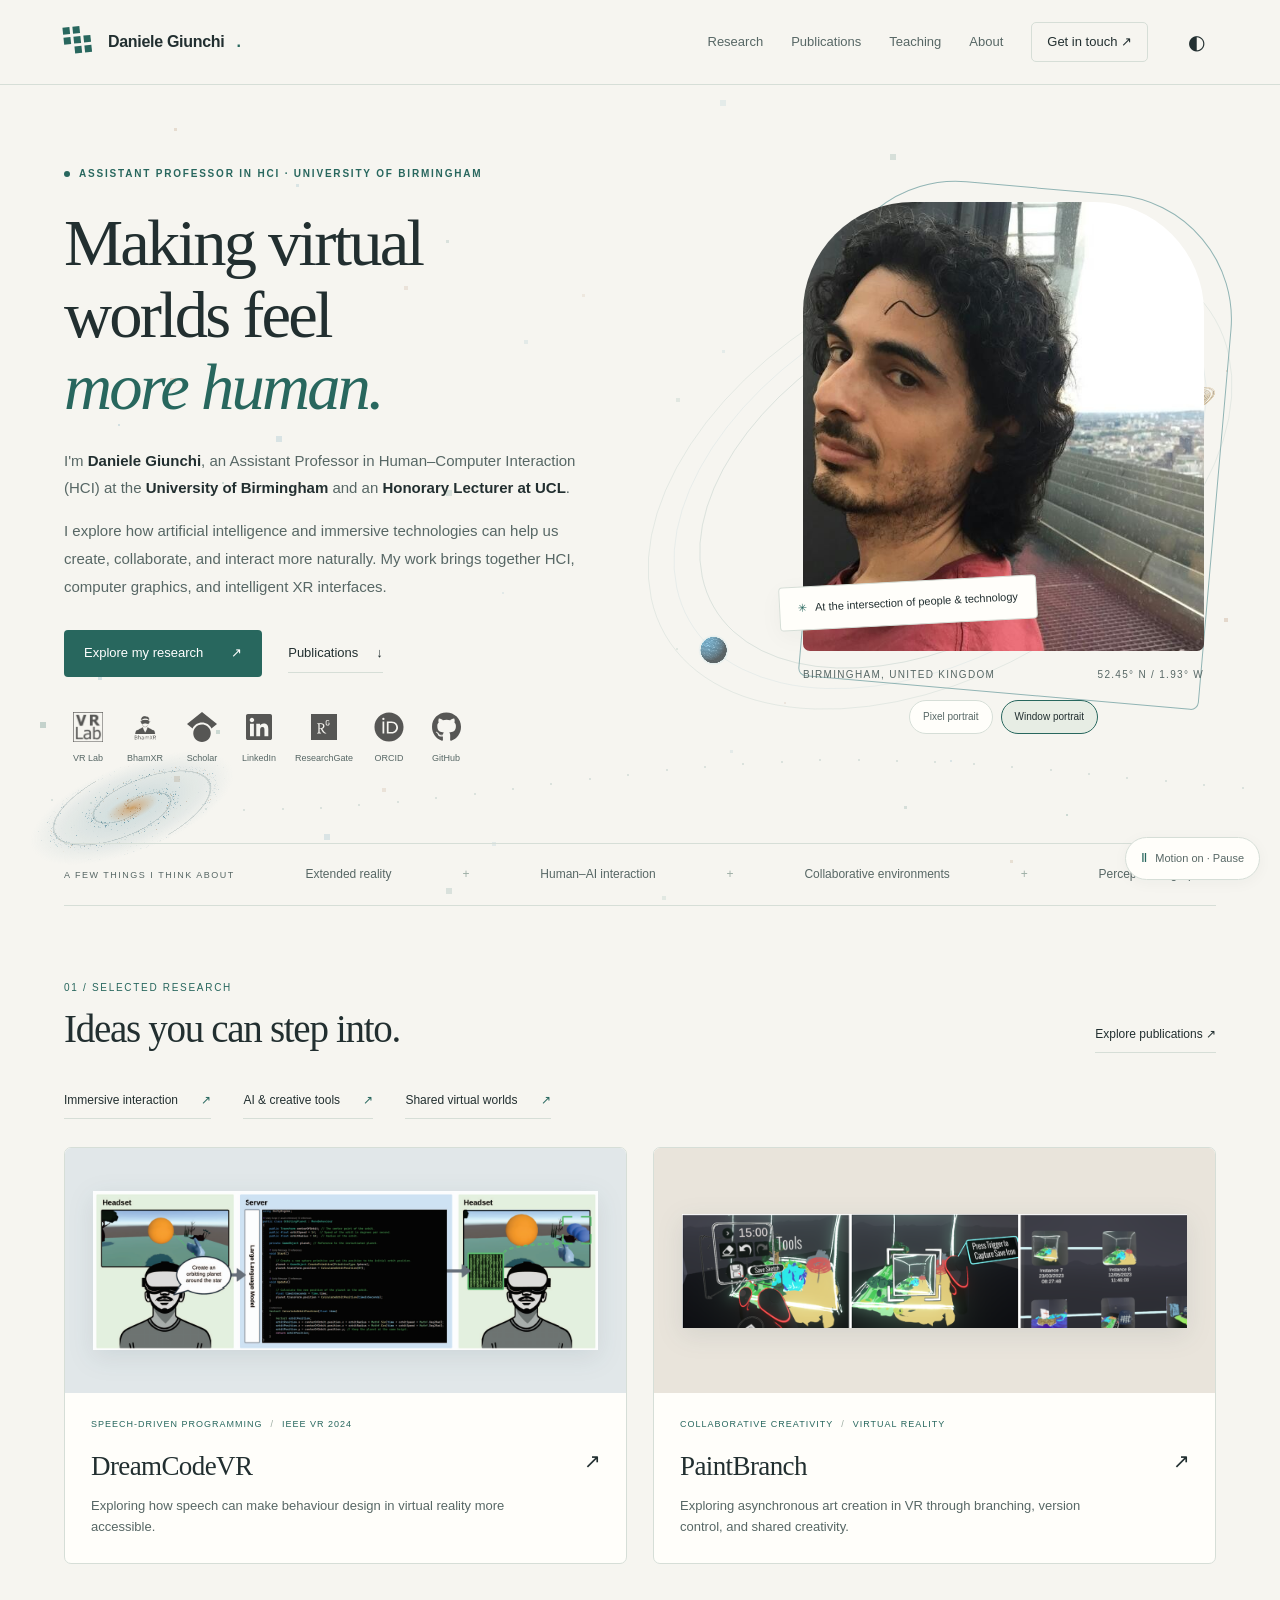
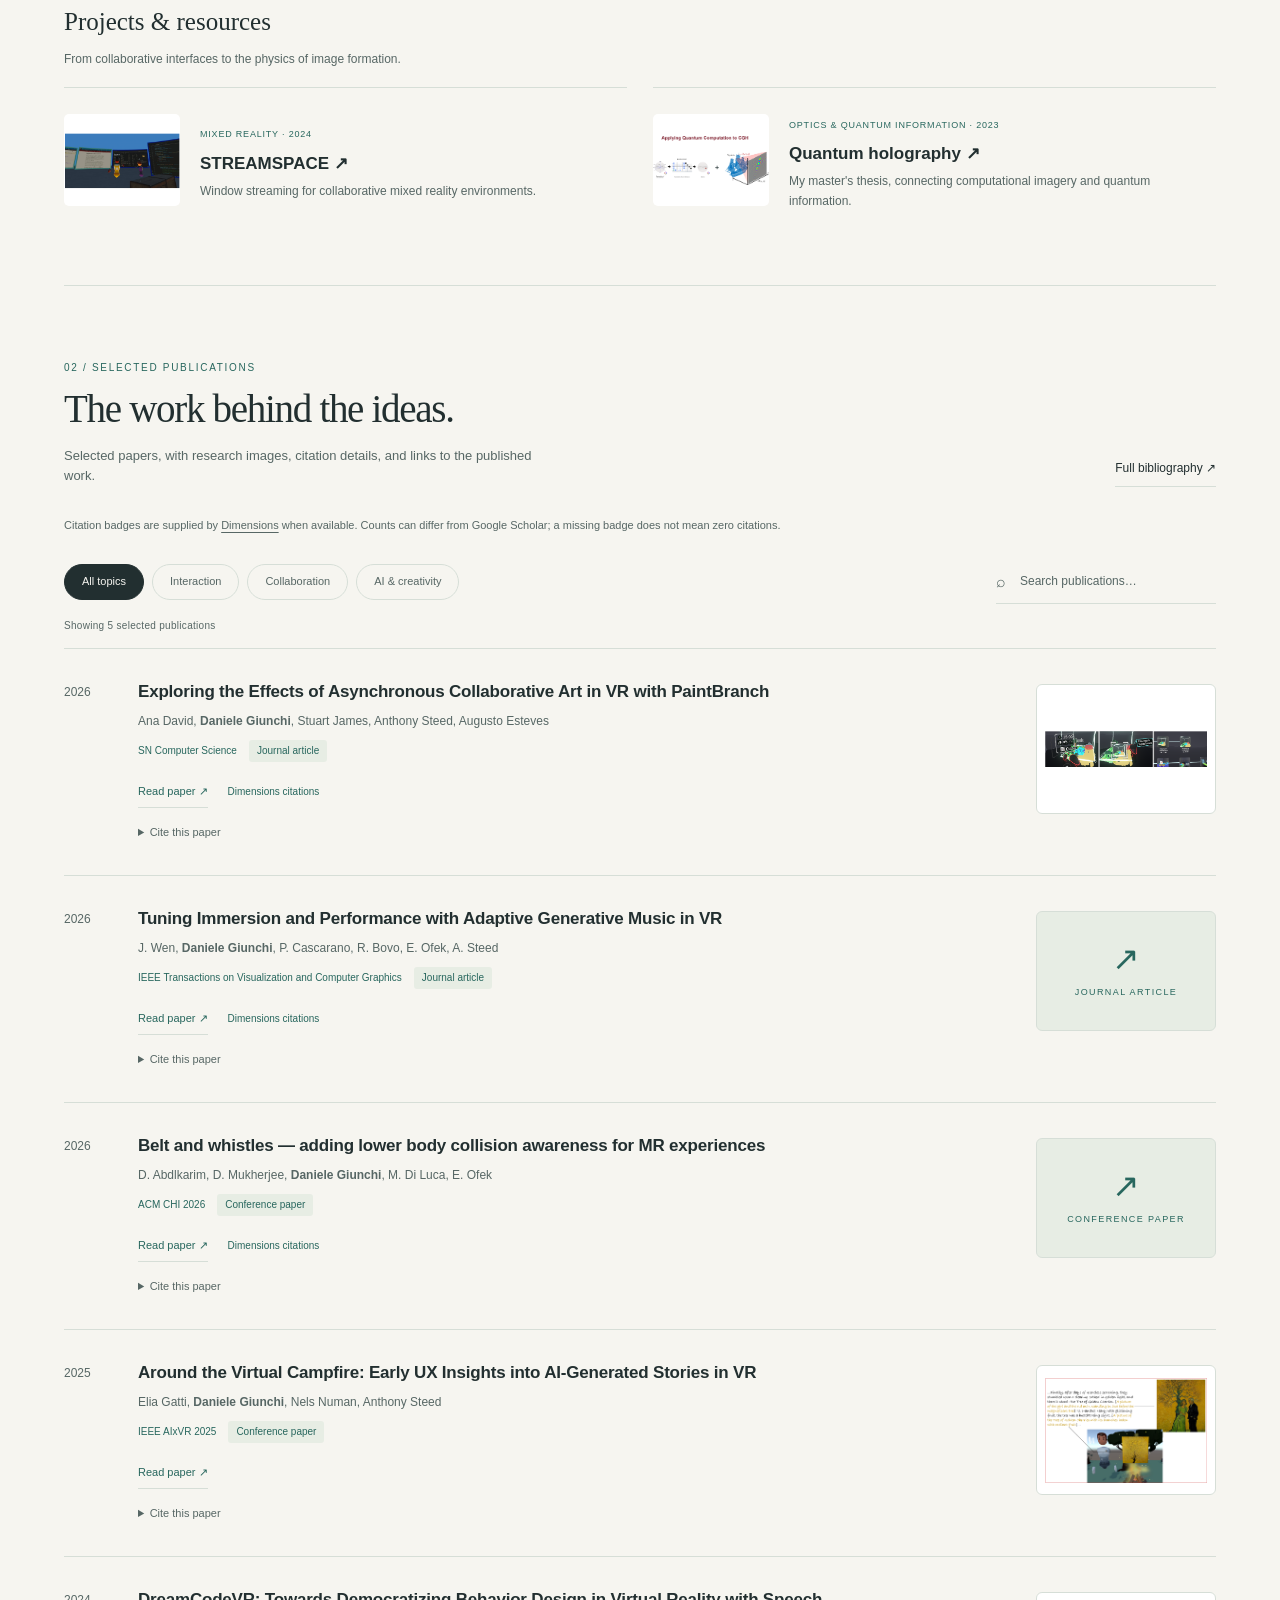
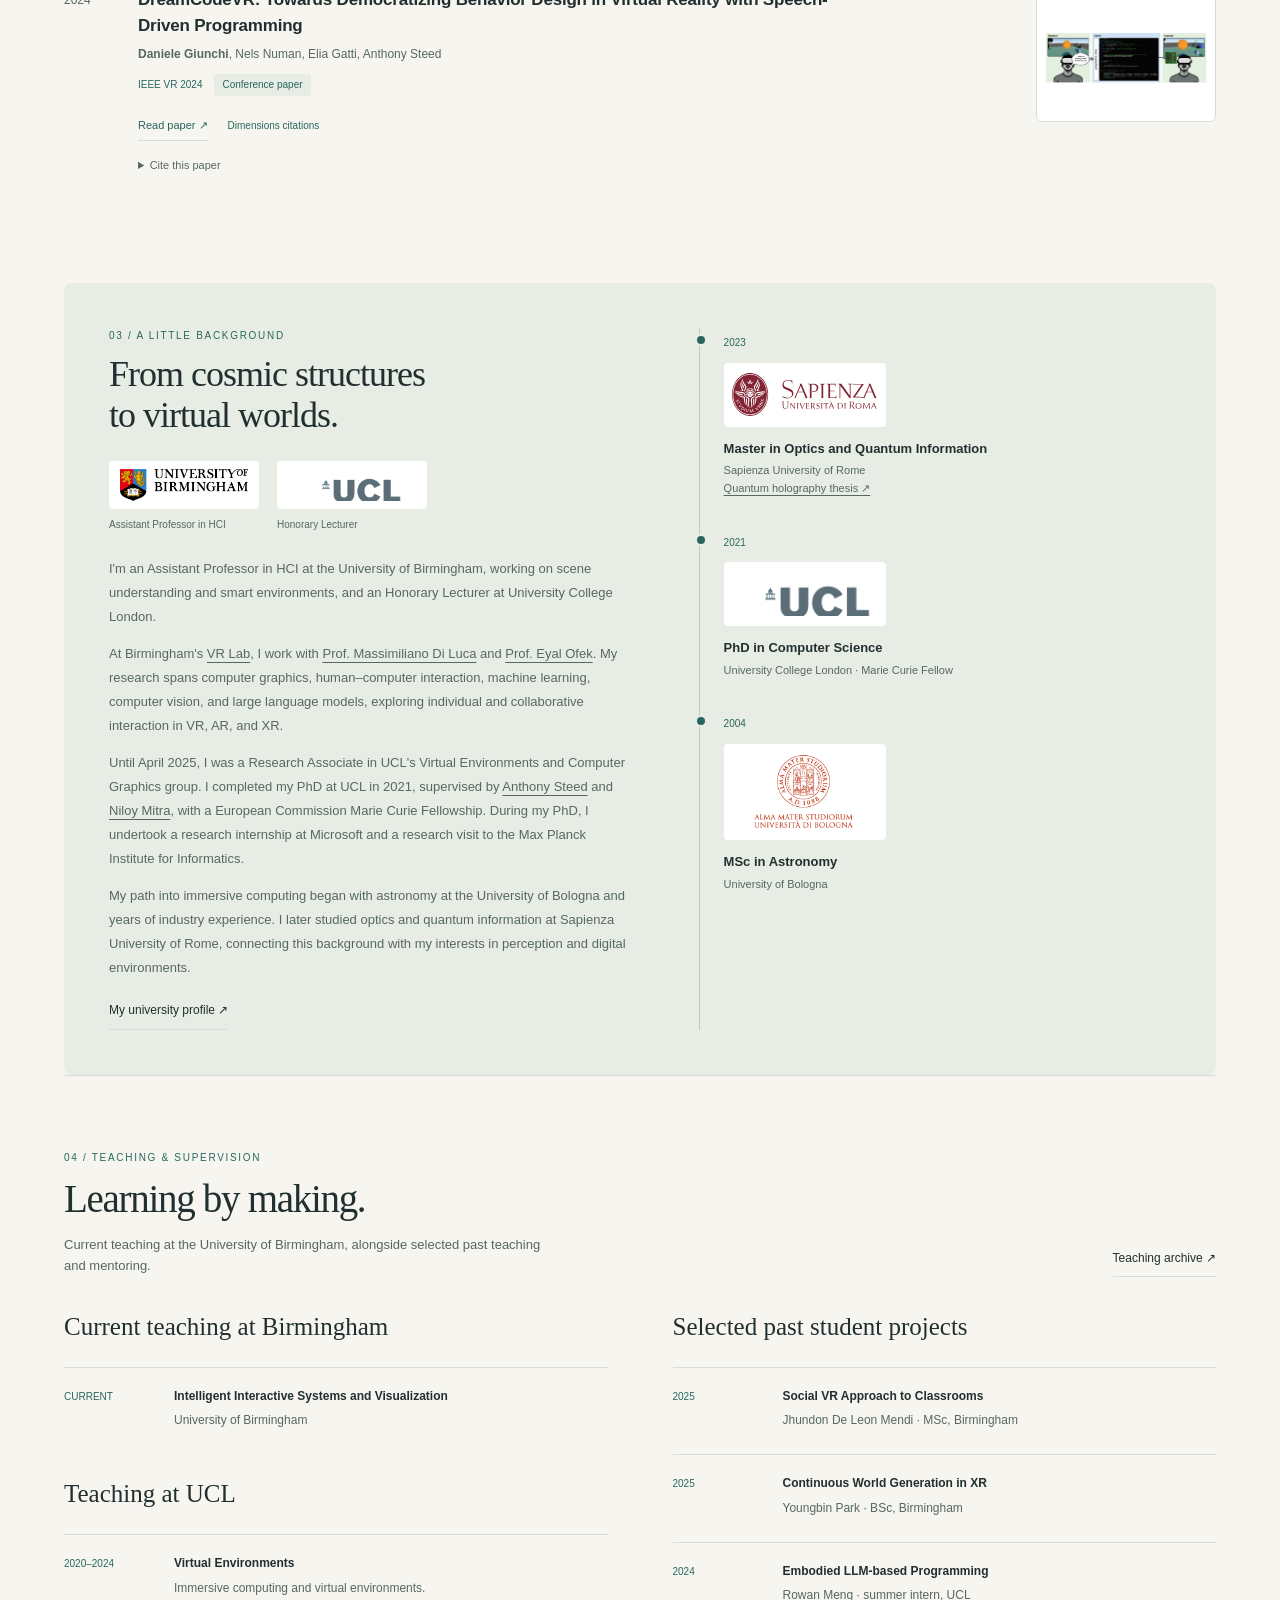
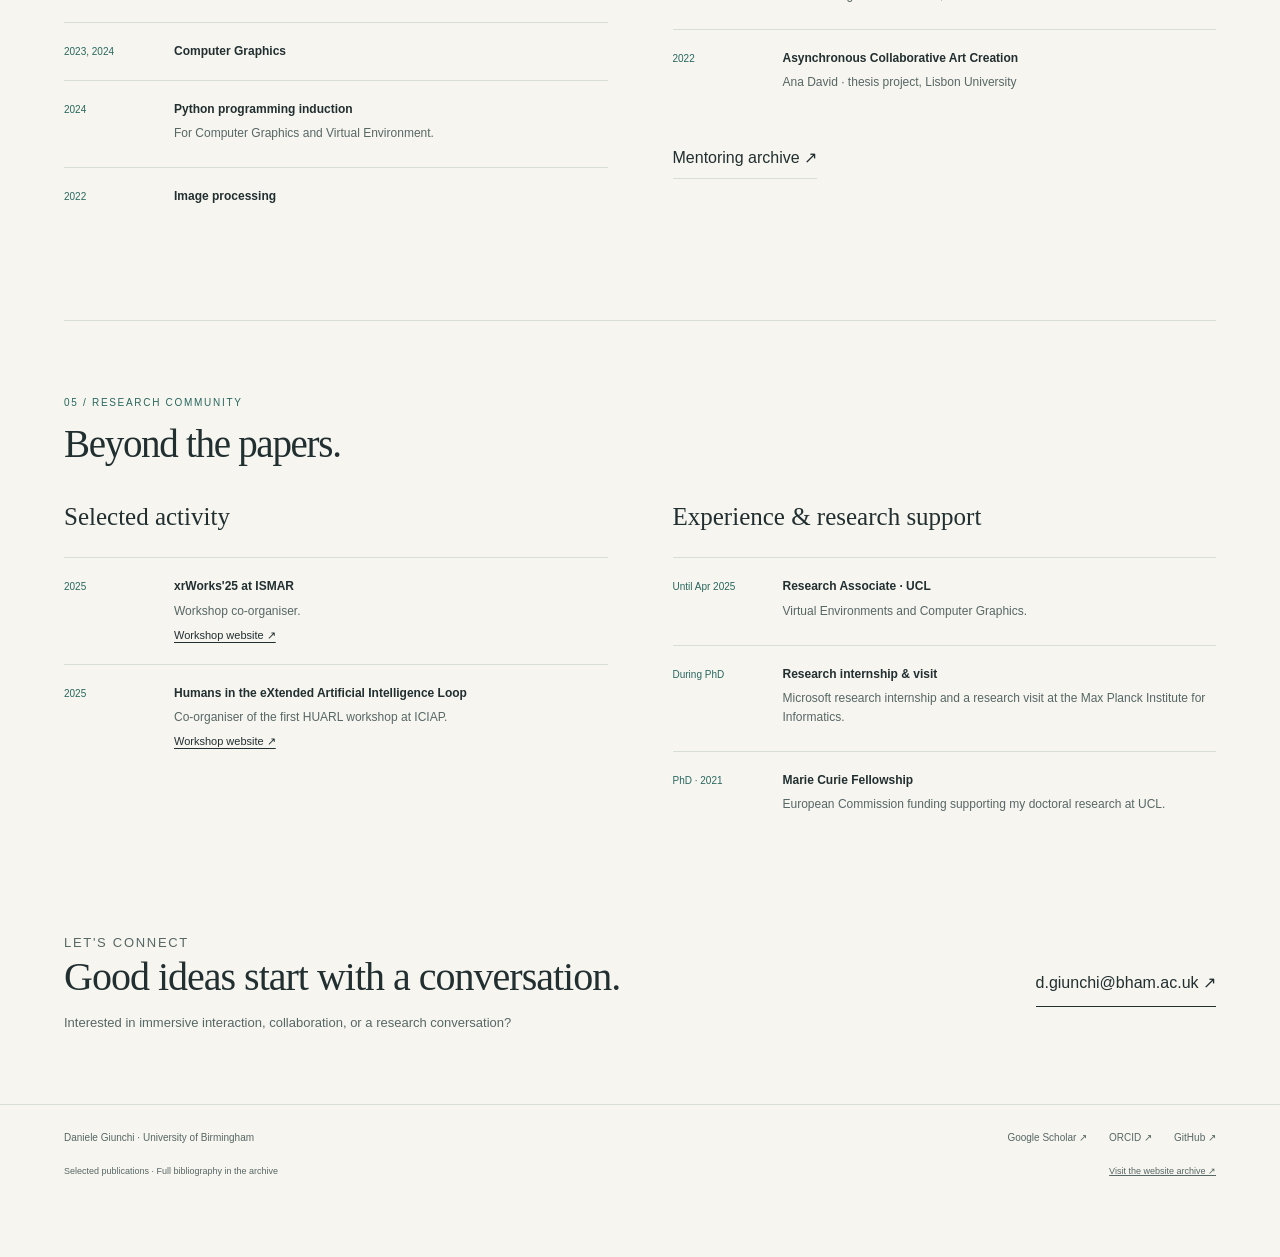
==== index.html @ 8e335aaa "Animate smaller planets along elliptical orbits" ====
<!DOCTYPE html>

<html lang="en">
<head>
<meta charset="utf-8"/><meta content="width=device-width,initial-scale=1" name="viewport"/>

<title>Daniele Giunchi — Research in intelligent immersive environments</title>
<style>
:root{--paper:#f6f5f0;--ink:#222f30;--muted:#576765;--line:#d6ded7;--accent:#28675e;--soft:#e7ede4;--card:#fffefa;--blue:#add6e5;--serif:Georgia,"Times New Roman",serif;--sans:"Segoe UI",Arial,sans-serif}
*{box-sizing:border-box}html{scroll-behavior:smooth;scroll-padding-top:100px}body{margin:0;background:var(--paper);color:var(--ink);font-family:var(--sans);line-height:1.6}a{color:inherit;text-decoration:none}button,input{font:inherit}button,a,input{-webkit-tap-highlight-color:transparent}a:focus-visible,button:focus-visible,input:focus-visible{outline:3px solid #c37342;outline-offset:5px}a:hover{color:var(--accent)}button{cursor:pointer}.wrap{max-width:1240px;margin:auto;padding:0 44px}.skip{position:fixed;top:-100px;left:20px;z-index:20;background:var(--ink);color:white;padding:12px}.skip:focus{top:12px}.preview-note{background:#e5e8df;text-align:center;padding:7px 16px;font-size:11px;letter-spacing:.025em;color:#47524d}.preview-note strong{font-weight:600;margin-right:10px}.header{position:sticky;top:0;background:var(--paper);z-index:10;border-bottom:1px solid var(--line)}.nav{min-height:84px;display:flex;align-items:center;gap:28px}.brand{display:flex;align-items:center;gap:12px;margin-right:auto;font-size:16px;font-weight:650;letter-spacing:-.3px}.brand-symbol{width:32px;height:32px;display:grid;grid-template-columns:repeat(3,7px);grid-template-rows:repeat(3,7px);gap:3px;transform:rotate(-6deg)}.brand-symbol span{background:var(--accent)}.brand-symbol span:nth-child(3),.brand-symbol span:nth-child(7){background:transparent}.navlink{font-size:13px;color:var(--muted);padding:12px 0}.navlink:hover{color:var(--ink)}.contact-nav{border:1px solid var(--line);padding:9px 15px;border-radius:5px;font-size:13px}.theme{background:transparent;border:0;font-size:20px;color:var(--ink);width:40px;height:42px}.menu{display:none}.hero{padding:80px 0 72px;display:grid;grid-template-columns:1.3fr .8fr;gap:68px;align-items:center}.eyebrow{display:flex;align-items:center;gap:9px;text-transform:uppercase;font-size:10px;font-weight:650;letter-spacing:1.8px;color:var(--accent);margin:0 0 25px}.dot{height:6px;width:6px;border-radius:50%;background:var(--accent);flex-shrink:0}.hero h1{font-family:var(--serif);font-size:clamp(44px,5.2vw,68px);font-weight:400;letter-spacing:-2.8px;line-height:1.08;margin:0 0 24px}.hero h1 em{font-weight:400;color:var(--accent)}.intro{font-size:15px;line-height:1.85;color:var(--muted);max-width:520px}.intro strong{font-weight:650;color:var(--ink)}.hero-actions{display:flex;gap:26px;align-items:center;margin-top:30px;font-size:13px}.primary{display:inline-flex;gap:28px;align-items:center;border-radius:4px;background:var(--accent);padding:13px 20px;color:#fff}.primary:hover{color:#fff;background:#194b43}.text-link{display:inline-flex;gap:18px;align-items:center;border-bottom:1px solid var(--line);padding:8px 0}.portrait-block{position:relative;padding:0 12px 0 0}.portrait-frame{position:relative;background:var(--blue);aspect-ratio:1/1.12;border-radius:110px 110px 7px 7px;overflow:hidden}.portrait-frame img{height:100%;width:100%;object-fit:cover;object-position:center;display:block}.portrait-block:before{content:"";position:absolute;inset:-15px -5px 40px 16px;border:1px solid #91b4b4;border-radius:125px 125px 8px 8px;transform:rotate(5deg);z-index:-1}.portrait-meta{display:flex;justify-content:space-between;margin-top:16px;font-size:10px;letter-spacing:1.3px;text-transform:uppercase;color:var(--muted)}.floating-tag{position:absolute;bottom:62px;left:-24px;background:var(--card);padding:12px 18px;border:1px solid var(--line);box-shadow:0 6px 24px #26392f0a;border-radius:4px;font-size:11px;transform:rotate(-3deg)}.floating-tag span{color:var(--accent);margin-right:8px}.interests{border-top:1px solid var(--line);border-bottom:1px solid var(--line);display:flex;justify-content:space-between;gap:20px;align-items:center;padding:21px 0;font-size:12px;color:var(--muted)}.interests .label{font-size:9px;letter-spacing:1.5px;text-transform:uppercase}.interests b{font-weight:400;color:#9eafa6}.section{padding:74px 0}.section-heading{display:flex;align-items:flex-end;justify-content:space-between;gap:20px;margin-bottom:30px}.kicker{text-transform:uppercase;font-size:10px;letter-spacing:1.7px;color:var(--accent);margin:0 0 10px}.section h2{font-family:var(--serif);font-weight:400;font-size:39px;letter-spacing:-1.3px;line-height:1.2;margin:0}.section-heading>a{font-size:12px;border-bottom:1px solid var(--line);padding:8px 0}.research-grid{display:grid;grid-template-columns:1fr 1fr;gap:26px}.research-card{background:var(--card);border:1px solid var(--line);border-radius:7px;overflow:hidden;transition:transform .2s}.research-card:hover{transform:translateY(-4px)}.research-image{height:245px;background:#e1e7e9;display:flex;align-items:center;justify-content:center;padding:28px;position:relative;overflow:hidden}.research-image img{width:100%;max-height:100%;object-fit:contain;filter:drop-shadow(0 7px 13px #16343b18)}.research-image.warm{background:#e9e4db}.research-body{padding:24px 26px 25px}.research-tags{display:flex;gap:8px;align-items:center;margin-bottom:13px;font-size:9px;text-transform:uppercase;letter-spacing:1px;color:var(--accent)}.research-tags span+span:before{content:"/";margin-right:8px;color:#9aa99f}.research-body h3{font-family:var(--serif);font-weight:400;font-size:27px;letter-spacing:-.6px;margin:0 0 8px;display:flex;justify-content:space-between}.research-body h3 span{font-family:var(--sans);font-size:20px}.research-body p{font-size:13px;color:var(--muted);margin:0;max-width:420px}.pub-section{border-top:1px solid var(--line)}.pub-intro{font-size:13px;max-width:490px;color:var(--muted);margin:13px 0 0}.filterbar{display:flex;align-items:center;gap:8px;flex-wrap:wrap;margin:25px 0 8px}.chip{background:transparent;color:var(--muted);border:1px solid var(--line);border-radius:20px;padding:7px 17px;font-size:11px;min-height:36px}.chip[aria-pressed=true]{background:var(--ink);color:var(--paper);border-color:var(--ink)}.search{margin-left:auto;display:flex;align-items:center;gap:10px;color:var(--muted);border-bottom:1px solid var(--line);padding:8px 0}.search input{background:none;border:0;color:var(--ink);font-size:12px;width:200px;padding:4px}.search input::placeholder{color:var(--muted)}.results-note{font-size:10px;letter-spacing:.3px;color:var(--muted);margin:14px 0}.publication{display:grid;grid-template-columns:65px 1fr 24px;gap:12px;border-top:1px solid var(--line);padding:24px 0}.year{font-size:12px;color:var(--muted);padding-top:4px}.publication h3{font-size:16px;font-weight:600;line-height:1.5;margin:0 0 6px;letter-spacing:-.2px}.publication p{font-size:11px;color:var(--muted);margin:4px 0}.venue{display:flex;gap:12px;align-items:center;flex-wrap:wrap;margin-top:9px;font-size:10px;color:var(--accent)}.venue .type{background:var(--soft);padding:3px 8px;border-radius:3px}.paper-arrow{padding-top:2px;font-size:22px}.no-results{padding:30px 0;font-size:14px;color:var(--muted)}[hidden]{display:none!important}.about-section{background:var(--soft);border-radius:8px;display:grid;grid-template-columns:1.1fr 1fr;gap:70px;padding:45px;margin-bottom:72px}.about-section h2{font-family:var(--serif);font-weight:400;letter-spacing:-1px;font-size:36px;line-height:1.15;margin:0 0 20px}.about-copy{font-size:13px;line-height:1.85;color:var(--muted)}.about-copy a{text-decoration:underline;text-underline-offset:4px}.timeline{border-left:1px solid #becbbe;padding-left:24px}.education{position:relative;padding:0 0 23px}.education:last-child{padding:0}.education:before{content:"";position:absolute;left:-29px;top:6px;width:8px;height:8px;background:var(--accent);border-radius:50%;border:2px solid var(--soft)}.education time{font-size:10px;color:var(--accent)}.education h3{font-size:13px;font-weight:600;margin:3px 0}.education p{font-size:11px;color:var(--muted);margin:0}.contact-section{display:flex;justify-content:space-between;align-items:center;gap:40px;padding-bottom:70px}.contact-section h2{font-family:var(--serif);font-weight:400;font-size:40px;line-height:1.2;letter-spacing:-1px;margin:0 0 12px}.contact-section p{font-size:13px;color:var(--muted);margin:0}.email{font-size:16px;border-bottom:1px solid var(--ink);padding:10px 0;white-space:nowrap}.footer{border-top:1px solid var(--line);padding:25px 0;font-size:10px;color:var(--muted)}.footer-inner{display:flex;justify-content:space-between;gap:20px}.socials{display:flex;gap:22px}.footer-sub{font-size:9px;margin-top:18px;display:flex;justify-content:space-between;gap:20px}.footer-sub a{text-decoration:underline}.theme-dark{--paper:#1c2828;--ink:#e7e8df;--muted:#b0c1ba;--line:#415350;--accent:#a7cbbc;--soft:#2a3b36;--card:#22302e;--blue:#497783}.theme-dark .primary{background:#b1d1c0;color:#17342a}.theme-dark .preview-note{background:#2f3e37;color:#d3ded5}.theme-dark .research-image{background:#35494b}.theme-dark .research-image.warm{background:#504d43}.theme-dark .floating-tag{box-shadow:none}
@media(min-width:1450px){.hero{padding-top:90px;padding-bottom:85px}}
@media(max-width:900px){.wrap{padding:0 28px}.nav{gap:18px}.hero{gap:35px;padding:60px 0}.hero h1{font-size:51px}.hero .eyebrow{font-size:9px;letter-spacing:1px}.portrait-frame{border-radius:80px 80px 5px 5px}.interests{flex-wrap:wrap;justify-content:flex-start;gap:12px 22px}.about-section{gap:34px;padding:32px}.research-image{height:210px}}
@media(max-width:650px){html{scroll-padding-top:85px}.wrap{padding:0 22px}.preview-note{font-size:9px}.preview-note strong{margin-right:5px}.nav{min-height:70px;gap:8px;flex-wrap:wrap}.brand{font-size:15px}.brand-symbol{transform:scale(.8)}.menu{display:block;border:1px solid var(--line);background:none;color:var(--ink);border-radius:4px;padding:6px 11px;font-size:12px;min-height:40px}.navlink,.contact-nav{display:none}.nav.expanded .navlink,.nav.expanded .contact-nav{display:block;flex-basis:100%;padding:10px 0}.nav.expanded{padding-bottom:15px}.contact-nav{border:none}.hero{display:flex;flex-direction:column;gap:42px;padding:43px 0 35px;align-items:stretch}.hero h1{font-size:49px;letter-spacing:-2px}.eyebrow{margin-bottom:20px}.intro{font-size:14px}.portrait-block{width:83%;align-self:center}.portrait-frame{aspect-ratio:1/1.02;border-radius:90px 90px 5px 5px}.portrait-meta{font-size:9px}.floating-tag{left:-15px;bottom:52px;font-size:10px}.interests{font-size:11px;gap:9px 15px}.interests .label{flex-basis:100%;margin-bottom:4px}.section{padding:49px 0}.section h2{font-size:34px}.section-heading{align-items:flex-start;gap:16px}.section-heading>a{font-size:10px;white-space:nowrap;padding-top:26px}.research-grid{grid-template-columns:1fr;gap:22px}.research-image{height:210px}.research-body{padding:22px}.filterbar{gap:7px}.chip{padding:7px 13px}.search{margin-left:0;margin-top:12px;width:100%}.search input{width:100%;font-size:13px}.publication{grid-template-columns:43px 1fr 18px;gap:7px;padding:21px 0}.publication h3{font-size:14px}.publication p{font-size:10px}.about-section{display:block;padding:28px;margin-bottom:47px}.about-section h2{font-size:32px}.timeline{margin-top:30px}.contact-section{display:block;padding-bottom:43px}.contact-section h2{font-size:33px}.email{display:inline-block;margin-top:22px;font-size:15px}.footer-inner,.footer-sub{flex-direction:column;gap:12px}.theme{width:36px}.hero-actions{gap:24px}}
@media(prefers-reduced-motion:reduce){html{scroll-behavior:auto}*{transition:none!important}}
</style>
<link href="/assets/site/ambient.css?v=302fff6486" rel="stylesheet"/><link href="/assets/site/publications.css?v=bdb7f88f4c" rel="stylesheet"/><link href="/assets/site/profiles.css?v=24d21a0b66" rel="stylesheet"/><link rel="canonical" href="https://dgiunchi.github.io/"/><meta name="description" content="Daniele Giunchi, Assistant Professor at the University of Birmingham. Research in intelligent XR interfaces, human-computer interaction, and collaborative virtual environments."/></head>
<body><canvas aria-hidden="true" class="ambient-canvas" id="ambient-field"></canvas><button aria-label="Pause background animation" aria-pressed="false" class="motion-toggle" type="button"><span aria-hidden="true" class="motion-icon">Ⅱ</span><span class="motion-label">Pause motion</span></button>
<a class="skip" href="#main">Skip to content</a>

<header class="header"><nav aria-label="Main navigation" class="wrap nav">
<a class="brand" href="#main"><span aria-hidden="true" class="brand-symbol"><span></span><span></span><span></span><span></span><span></span><span></span><span></span><span></span><span></span></span>Daniele Giunchi<span style="color:var(--accent)">.</span></a>
<button aria-controls="nav-research nav-publications nav-about nav-contact nav-teaching" aria-expanded="false" class="menu" type="button">Menu</button>
<a class="navlink" href="#research" id="nav-research">Research</a><a class="navlink" href="#publications" id="nav-publications">Publications</a><a class="navlink" href="#teaching" id="nav-teaching">Teaching</a><a class="navlink" href="#about" id="nav-about">About</a><a class="contact-nav" href="#contact" id="nav-contact">Get in touch ↗</a><button aria-label="Switch to dark theme" class="theme" title="Switch theme" type="button">◐</button>
</nav></header>
<main class="wrap" id="main">
<section aria-labelledby="hero-title" class="hero"><div>
<p class="eyebrow"><span class="dot"></span>Assistant Professor in HCI · University of Birmingham</p>
<h1 id="hero-title">Making virtual<br/>worlds feel<br/><em>more human.</em></h1>
<p class="intro">I'm <strong>Daniele Giunchi</strong>, an Assistant Professor in Human–Computer Interaction (HCI) at the <strong>University of Birmingham</strong> and an <strong>Honorary Lecturer at UCL</strong>.</p>
<p class="intro">I explore how artificial intelligence and immersive technologies can help us create, collaborate, and interact more naturally. My work brings together HCI, computer graphics, and intelligent XR interfaces.</p>
<div class="hero-actions"><a class="primary" href="#research">Explore my research <span aria-hidden="true">↗</span></a><a class="text-link" href="#publications">Publications <span aria-hidden="true">↓</span></a></div><nav aria-label="Research affiliations and profiles" class="profile-icons"><a aria-label="VR Lab — affiliated faculty" class="profile-icon" href="https://virtualrealitylab.netlify.app/" title="VR Lab — affiliated faculty"><img alt="" height="32" src="/assets/site/icons/vrlab.png" width="32"/><span>VR Lab</span></a><a aria-label="BhamXR — research network" class="profile-icon" href="https://www.birmingham.ac.uk/research/centres-institutes/bhamxr" title="BhamXR — research network"><img alt="" height="32" src="/assets/site/icons/bhamxr.svg" width="32"/><span>BhamXR</span></a><a aria-label="Daniele Giunchi on Google Scholar" class="profile-icon" href="https://scholar.google.com/citations?user=04u9QAIAAAAJ" title="Daniele Giunchi on Google Scholar"><img alt="" height="32" src="/assets/site/icons/google-scholar.svg" width="32"/><span>Scholar</span></a><a aria-label="Daniele Giunchi on LinkedIn" class="profile-icon" href="https://www.linkedin.com/in/dgiunchi/" title="Daniele Giunchi on LinkedIn"><img alt="" height="32" src="/assets/site/icons/linkedin.svg" width="32"/><span>LinkedIn</span></a><a aria-label="Daniele Giunchi on ResearchGate" class="profile-icon" href="https://www.researchgate.net/profile/Daniele-Giunchi" title="Daniele Giunchi on ResearchGate"><img alt="" height="32" src="/assets/site/icons/researchgate.svg" width="32"/><span>ResearchGate</span></a><a aria-label="Daniele Giunchi on ORCID" class="profile-icon" href="https://orcid.org/0000-0003-1674-8876" title="Daniele Giunchi on ORCID"><img alt="" height="32" src="/assets/site/icons/orcid.svg" width="32"/><span>ORCID</span></a><a aria-label="Daniele Giunchi on GitHub" class="profile-icon" href="https://github.com/dgiunchi" title="Daniele Giunchi on GitHub"><img alt="" height="32" src="/assets/site/icons/github.svg" width="32"/><span>GitHub</span></a></nav>
</div><div class="portrait-block"><div class="portrait-frame"><img alt="Daniele Giunchi beside a window overlooking a city" height="640" id="hero-portrait" src="/assets/site/portrait-window-original.png" width="640"/></div><div class="floating-tag"><span aria-hidden="true">✳</span>At the intersection of people &amp; technology</div><div class="portrait-meta"><span>Birmingham, United Kingdom</span><span>52.45° N / 1.93° W</span></div><div aria-label="Choose portrait" class="portrait-choices" role="group"><button aria-pressed="false" class="portrait-choice" data-alt="Pixel-art portrait of Daniele Giunchi" data-portrait="/assets/site/portrait-pixel.png" type="button">Pixel portrait</button><button aria-pressed="true" class="portrait-choice" data-alt="Daniele Giunchi beside a window overlooking a city" data-portrait="/assets/site/portrait-window-original.png" type="button">Window portrait</button></div></div></section>
<div class="interests"><span class="label">A few things I think about</span><span>Extended reality</span><b aria-hidden="true">+</b><span>Human–AI interaction</span><b aria-hidden="true">+</b><span>Collaborative environments</span><b aria-hidden="true">+</b><span>Perception &amp; graphics</span></div>
<section aria-labelledby="research-title" class="section" id="research"><div class="section-heading"><div><p class="kicker">01 / Selected research</p><h2 id="research-title">Ideas you can step into.</h2></div><a href="#publications">Explore publications ↗</a></div>
<div aria-label="Explore research themes" class="topic-links"><a data-topic-link="interaction" href="#publications">Immersive interaction <span>↗</span></a><a data-topic-link="ai" href="#publications">AI &amp; creative tools <span>↗</span></a><a data-topic-link="collaboration" href="#publications">Shared virtual worlds <span>↗</span></a></div><div class="research-grid">
<a class="research-card" href="https://doi.org/10.1109/VR58804.2024.00078"><div class="research-image"><img alt="Research figure from DreamCodeVR" loading="lazy" src="/images/2024_IEEEVR_DreamCodeVR.png"/></div><div class="research-body"><div class="research-tags"><span>Speech-driven programming</span><span>IEEE VR 2024</span></div><h3>DreamCodeVR <span aria-hidden="true">↗</span></h3><p>Exploring how speech can make behaviour design in virtual reality more accessible.</p></div></a>
<a class="research-card" href="https://doi.org/10.1007/s42979-026-04980-z"><div class="research-image warm"><img alt="Research figure from the PaintBranch virtual reality art project" loading="lazy" src="/images/2025_IEEE_VR_Paintbranch.png"/></div><div class="research-body"><div class="research-tags"><span>Collaborative creativity</span><span>Virtual reality</span></div><h3>PaintBranch <span aria-hidden="true">↗</span></h3><p>Exploring asynchronous art creation in VR through branching, version control, and shared creativity.</p></div></a>
</div><div class="resource-heading"><h3>Projects &amp; resources</h3><p>From collaborative interfaces to the physics of image formation.</p></div><div class="resource-grid"><a class="resource-card" href="https://discovery.ucl.ac.uk/id/eprint/10190411/"><img alt="Research figure from STREAMSPACE" loading="lazy" src="/images/2024_IEEEVR_StreamSpace.png"/><div><span class="kicker">Mixed reality · 2024</span><h3>STREAMSPACE ↗</h3><p>Window streaming for collaborative mixed reality environments.</p></div></a><a class="resource-card" href="/store/TowardsQuantumComputerGeneratedHolography.pdf"><img alt="Figure from the quantum computer generated holography thesis" loading="lazy" src="/images/0000_quantum_qcgh.png"/><div><span class="kicker">Optics &amp; quantum information · 2023</span><h3>Quantum holography ↗</h3><p>My master's thesis, connecting computational imagery and quantum information.</p></div></a></div></section>
<section aria-labelledby="pub-title" class="section pub-section" id="publications"><div class="section-heading"><div><p class="kicker">02 / Selected publications</p><h2 id="pub-title">The work behind the ideas.</h2><p class="pub-intro">Selected papers, with research images, citation details, and links to the published work.</p></div><a href="/legacy.html#publications">Full bibliography ↗</a></div>
<p class="metrics-note">Citation badges are supplied by <a href="https://badge.dimensions.ai/">Dimensions</a> when available. Counts can differ from Google Scholar; a missing badge does not mean zero citations.</p><div aria-label="Publication filters" class="filterbar"><button aria-pressed="true" class="chip" data-filter="all">All topics</button><button aria-pressed="false" class="chip" data-filter="interaction">Interaction</button><button aria-pressed="false" class="chip" data-filter="collaboration">Collaboration</button><button aria-pressed="false" class="chip" data-filter="ai">AI &amp; creativity</button><label class="search"><span aria-hidden="true">⌕</span><input aria-label="Search publications" id="paper-search" placeholder="Search publications…" type="search"/></label></div>
<p aria-live="polite" class="results-note" id="result-count">Showing 5 selected publications</p>
<div id="paper-list">
<article class="publication" data-topics="collaboration"><div class="year">2026</div><div class="publication-body"><h3><a href="https://doi.org/10.1007/s42979-026-04980-z">Exploring the Effects of Asynchronous Collaborative Art in VR with PaintBranch</a></h3><p>Ana David, <strong>Daniele Giunchi</strong>, Stuart James, Anthony Steed, Augusto Esteves</p><div class="venue"><span>SN Computer Science</span><span class="type">Journal article</span></div><div class="paper-actions"><a href="https://doi.org/10.1007/s42979-026-04980-z">Read paper ↗</a><div class="paper-metrics"><span class="__dimensions_badge_embed__" data-doi="10.1007/s42979-026-04980-z" data-hide-zero-citations="true" data-legend="hover-left" data-style="small_circle"></span><a href="https://badge.dimensions.ai/">Dimensions citations</a></div></div><details class="citation-details"><summary>Cite this paper</summary><p class="citation-text">Ana David, Daniele Giunchi, Stuart James, Anthony Steed, Augusto Esteves (2026). Exploring the Effects of Asynchronous Collaborative Art in VR with PaintBranch. SN Computer Science. https://doi.org/10.1007/s42979-026-04980-z</p><button class="copy-citation" type="button">Copy citation</button></details></div><a aria-label="View publication: Exploring the Effects of Asynchronous Collaborative Art in VR with PaintBranch" class="paper-thumbnail" href="https://doi.org/10.1007/s42979-026-04980-z"><img alt="Figure from the PaintBranch project, first presented in 2025" height="120" loading="lazy" src="/images/2025_IEEE_VR_Paintbranch.png" width="180"/></a></article>
<article class="publication" data-topics="interaction ai"><div class="year">2026</div><div class="publication-body"><h3><a href="https://doi.org/10.1109/TVCG.2026.3679907">Tuning Immersion and Performance with Adaptive Generative Music in VR</a></h3><p>J. Wen, <strong>Daniele Giunchi</strong>, P. Cascarano, R. Bovo, E. Ofek, A. Steed</p><div class="venue"><span>IEEE Transactions on Visualization and Computer Graphics</span><span class="type">Journal article</span></div><div class="paper-actions"><a href="https://doi.org/10.1109/TVCG.2026.3679907">Read paper ↗</a><div class="paper-metrics"><span class="__dimensions_badge_embed__" data-doi="10.1109/TVCG.2026.3679907" data-hide-zero-citations="true" data-legend="hover-left" data-style="small_circle"></span><a href="https://badge.dimensions.ai/">Dimensions citations</a></div></div><details class="citation-details"><summary>Cite this paper</summary><p class="citation-text">J. Wen, Daniele Giunchi, P. Cascarano, R. Bovo, E. Ofek, A. Steed (2026). Tuning Immersion and Performance with Adaptive Generative Music in VR. IEEE Transactions on Visualization and Computer Graphics. https://doi.org/10.1109/TVCG.2026.3679907</p><button class="copy-citation" type="button">Copy citation</button></details></div><div aria-hidden="true" class="paper-thumbnail paper-type"><span>↗</span><small>JOURNAL ARTICLE</small></div></article>
<article class="publication" data-topics="interaction"><div class="year">2026</div><div class="publication-body"><h3><a href="https://doi.org/10.1145/3772318.3793143">Belt and whistles — adding lower body collision awareness for MR experiences</a></h3><p>D. Abdlkarim, D. Mukherjee, <strong>Daniele Giunchi</strong>, M. Di Luca, E. Ofek</p><div class="venue"><span>ACM CHI 2026</span><span class="type">Conference paper</span></div><div class="paper-actions"><a href="https://doi.org/10.1145/3772318.3793143">Read paper ↗</a><div class="paper-metrics"><span class="__dimensions_badge_embed__" data-doi="10.1145/3772318.3793143" data-hide-zero-citations="true" data-legend="hover-left" data-style="small_circle"></span><a href="https://badge.dimensions.ai/">Dimensions citations</a></div></div><details class="citation-details"><summary>Cite this paper</summary><p class="citation-text">D. Abdlkarim, D. Mukherjee, Daniele Giunchi, M. Di Luca, E. Ofek (2026). Belt and whistles — adding lower body collision awareness for MR experiences. ACM CHI 2026. https://doi.org/10.1145/3772318.3793143</p><button class="copy-citation" type="button">Copy citation</button></details></div><div aria-hidden="true" class="paper-thumbnail paper-type"><span>↗</span><small>CONFERENCE PAPER</small></div></article>
<article class="publication" data-topics="ai collaboration"><div class="year">2025</div><div class="publication-body"><h3><a href="https://discovery.ucl.ac.uk/id/eprint/10204631/">Around the Virtual Campfire: Early UX Insights into AI-Generated Stories in VR</a></h3><p>Elia Gatti, <strong>Daniele Giunchi</strong>, Nels Numan, Anthony Steed</p><div class="venue"><span>IEEE AIxVR 2025</span><span class="type">Conference paper</span></div><div class="paper-actions"><a href="https://discovery.ucl.ac.uk/id/eprint/10204631/">Read paper ↗</a></div><details class="citation-details"><summary>Cite this paper</summary><p class="citation-text">Elia Gatti, Daniele Giunchi, Nels Numan, Anthony Steed (2025). Around the Virtual Campfire: Early UX Insights into AI-Generated Stories in VR. IEEE AIxVR 2025. https://discovery.ucl.ac.uk/id/eprint/10204631/</p><button class="copy-citation" type="button">Copy citation</button></details></div><a aria-label="View publication: Around the Virtual Campfire: Early UX Insights into AI-Generated Stories in VR" class="paper-thumbnail" href="https://discovery.ucl.ac.uk/id/eprint/10204631/"><img alt="Research figure from Around the Virtual Campfire" height="120" loading="lazy" src="/images/2025_AIXVR_Campfire.png" width="180"/></a></article>
<article class="publication" data-topics="ai interaction"><div class="year">2024</div><div class="publication-body"><h3><a href="https://doi.org/10.1109/VR58804.2024.00078">DreamCodeVR: Towards Democratizing Behavior Design in Virtual Reality with Speech-Driven Programming</a></h3><p><strong>Daniele Giunchi</strong>, Nels Numan, Elia Gatti, Anthony Steed</p><div class="venue"><span>IEEE VR 2024</span><span class="type">Conference paper</span></div><div class="paper-actions"><a href="https://doi.org/10.1109/VR58804.2024.00078">Read paper ↗</a><div class="paper-metrics"><span class="__dimensions_badge_embed__" data-doi="10.1109/VR58804.2024.00078" data-hide-zero-citations="true" data-legend="hover-left" data-style="small_circle"></span><a href="https://badge.dimensions.ai/">Dimensions citations</a></div></div><details class="citation-details"><summary>Cite this paper</summary><p class="citation-text">Daniele Giunchi, Nels Numan, Elia Gatti, Anthony Steed (2024). DreamCodeVR: Towards Democratizing Behavior Design in Virtual Reality with Speech-Driven Programming. IEEE VR 2024. https://doi.org/10.1109/VR58804.2024.00078</p><button class="copy-citation" type="button">Copy citation</button></details></div><a aria-label="View publication: DreamCodeVR: Towards Democratizing Behavior Design in Virtual Reality with Speech-Driven Programming" class="paper-thumbnail" href="https://doi.org/10.1109/VR58804.2024.00078"><img alt="Research figure from DreamCodeVR" height="120" loading="lazy" src="/images/2024_IEEEVR_DreamCodeVR.png" width="180"/></a></article>
</div><p class="no-results" hidden="">No papers match these filters. Try another topic or search term.</p>
</section>
<section aria-labelledby="about-title" class="about-section" id="about"><div><p class="kicker">03 / A little background</p><h2 id="about-title">From cosmic structures<br/>to virtual worlds.</h2><div aria-label="Current academic affiliations" class="affiliation-logos"><a href="https://www.birmingham.ac.uk/staff/profiles/computer-science/academic-staff/giunchi-daniele"><img alt="University of Birmingham" height="42" src="/assets/site/icons/birmingham.jpg" width="140"/><span>Assistant Professor in HCI</span></a><a href="https://www.ucl.ac.uk/"><img alt="University College London" height="42" src="/assets/site/icons/ucl.png" width="140"/><span>Honorary Lecturer</span></a></div><p class="about-copy">I'm an Assistant Professor in HCI at the University of Birmingham, working on scene understanding and smart environments, and an Honorary Lecturer at University College London.</p><p class="about-copy">At Birmingham's <a href="https://virtualrealitylab.netlify.app/">VR Lab</a>, I work with <a href="https://massimilianodiluca.info/">Prof. Massimiliano Di Luca</a> and <a href="https://eyalofek.org/">Prof. Eyal Ofek</a>. My research spans computer graphics, human–computer interaction, machine learning, computer vision, and large language models, exploring individual and collaborative interaction in VR, AR, and XR.</p><p class="about-copy">Until April 2025, I was a Research Associate in UCL's Virtual Environments and Computer Graphics group. I completed my PhD at UCL in 2021, supervised by <a href="https://wp.cs.ucl.ac.uk/anthonysteed/">Anthony Steed</a> and <a href="https://www0.cs.ucl.ac.uk/staff/N.Mitra/">Niloy Mitra</a>, with a European Commission Marie Curie Fellowship. During my PhD, I undertook a research internship at Microsoft and a research visit to the Max Planck Institute for Informatics.</p><p class="about-copy">My path into immersive computing began with astronomy at the University of Bologna and years of industry experience. I later studied optics and quantum information at Sapienza University of Rome, connecting this background with my interests in perception and digital environments.</p><a class="text-link" href="https://www.birmingham.ac.uk/staff/profiles/computer-science/academic-staff/giunchi-daniele" style="font-size:12px">My university profile ↗</a></div>
<div class="timeline"><div class="education" id="quantum"><time>2023</time><a class="education-logo" href="https://www.uniroma1.it/en"><img alt="Sapienza University of Rome" height="54" loading="lazy" src="/assets/site/icons/sapienza.svg" width="150"/></a><h3>Master in Optics and Quantum Information</h3><p>Sapienza University of Rome</p><p><a href="/store/TowardsQuantumComputerGeneratedHolography.pdf" style="text-decoration:underline;text-underline-offset:3px">Quantum holography thesis ↗</a></p></div><div class="education"><time>2021</time><a class="education-logo" href="https://www.ucl.ac.uk/"><img alt="University College London" height="54" loading="lazy" src="/assets/site/icons/ucl.png" width="150"/></a><h3>PhD in Computer Science</h3><p>University College London · Marie Curie Fellow</p></div><div class="education"><time>2004</time><a class="education-logo" href="https://www.unibo.it/en"><img alt="University of Bologna" height="54" loading="lazy" src="/assets/site/icons/university-bologna.png" width="150"/></a><h3>MSc in Astronomy</h3><p>University of Bologna</p></div></div></section>
<section aria-labelledby="teaching-title" class="section teaching-section" id="teaching"><div class="section-heading"><div><p class="kicker">04 / Teaching &amp; supervision</p><h2 id="teaching-title">Learning by making.</h2><p class="pub-intro">Current teaching at the University of Birmingham, alongside selected past teaching and mentoring.</p></div><a href="/legacy.html#teaching">Teaching archive ↗</a></div><div class="academic-grid"><div><h3>Current teaching at Birmingham</h3><ul class="record-list"><li><span class="kicker" style="letter-spacing:0;font-size:10px;padding-top:2px">Current</span><div><strong>Intelligent Interactive Systems and Visualization</strong><p>University of Birmingham</p></div></li></ul><h3>Teaching at UCL</h3><ul class="record-list"><li><time>2020–2024</time><div><strong>Virtual Environments</strong><p>Immersive computing and virtual environments.</p></div></li><li><time>2023, 2024</time><div><strong>Computer Graphics</strong></div></li><li><time>2024</time><div><strong>Python programming induction</strong><p>For Computer Graphics and Virtual Environment.</p></div></li><li><time>2022</time><div><strong>Image processing</strong></div></li></ul></div><div id="mentoring"><h3>Selected past student projects</h3><ul class="record-list"><li><time>2025</time><div><strong>Social VR Approach to Classrooms</strong><p>Jhundon De Leon Mendi · MSc, Birmingham</p></div></li><li><time>2025</time><div><strong>Continuous World Generation in XR</strong><p>Youngbin Park · BSc, Birmingham</p></div></li><li><time>2024</time><div><strong>Embodied LLM-based Programming</strong><p>Rowan Meng · summer intern, UCL</p></div></li><li><time>2022</time><div><strong>Asynchronous Collaborative Art Creation</strong><p>Ana David · thesis project, Lisbon University</p></div></li></ul><a class="text-link" href="/legacy.html#mentoring">Mentoring archive ↗</a></div></div></section>
<span id="news"></span><section aria-labelledby="activity-title" class="section activity-section" id="activity"><div class="section-heading"><div><p class="kicker">05 / Research community</p><h2 id="activity-title">Beyond the papers.</h2></div></div><div class="academic-grid"><div><h3>Selected activity</h3><ul class="record-list"><li><time>2025</time><div><strong>xrWorks'25 at ISMAR</strong><p>Workshop co-organiser.</p><a href="https://sites.google.com/view/xrworks25/home">Workshop website ↗</a></div></li><li><time>2025</time><div><strong>Humans in the eXtended Artificial Intelligence Loop</strong><p>Co-organiser of the first HUARL workshop at ICIAP.</p><a href="https://sites.google.com/view/huarl-iciap-2025/">Workshop website ↗</a></div></li></ul></div><div><h3>Experience &amp; research support</h3><ul class="record-list"><li><time>Until Apr 2025</time><div><strong>Research Associate · UCL</strong><p>Virtual Environments and Computer Graphics.</p></div></li><li><time>During PhD</time><div><strong>Research internship &amp; visit</strong><p>Microsoft research internship and a research visit at the Max Planck Institute for Informatics.</p></div></li><li><time>PhD · 2021</time><div><strong>Marie Curie Fellowship</strong><p>European Commission funding supporting my doctoral research at UCL.</p></div></li></ul></div></div></section>
<section class="contact-section" id="contact"><div><p class="kicker">Let's connect</p><h2>Good ideas start with a conversation.</h2><p>Interested in immersive interaction, collaboration, or a research conversation?</p></div><a class="email" href="mailto:d.giunchi@bham.ac.uk">d.giunchi@bham.ac.uk ↗</a></section>
</main>
<footer class="footer"><div class="wrap"><div class="footer-inner"><span>Daniele Giunchi · University of Birmingham</span><div class="socials"><a href="https://scholar.google.com/citations?user=04u9QAIAAAAJ">Google Scholar ↗</a><a href="https://orcid.org/0000-0003-1674-8876">ORCID ↗</a><a href="https://github.com/dgiunchi">GitHub ↗</a></div></div><div class="footer-sub"><span>Selected publications · Full bibliography in the archive</span><a href="/legacy.html">Visit the website archive ↗</a></div></div></footer>
<script>
const filterButtons=[...document.querySelectorAll('[data-filter]')], papers=[...document.querySelectorAll('.publication')], search=document.querySelector('#paper-search');let topic='all';
function filterPapers(){const query=search.value.trim().toLocaleLowerCase();let count=0;papers.forEach(paper=>{const match=(topic==='all'||paper.dataset.topics.split(' ').includes(topic))&&paper.textContent.toLocaleLowerCase().includes(query);paper.hidden=!match;if(match)count++});document.querySelector('#result-count').textContent='Showing '+count+' of '+papers.length+' selected publications';document.querySelector('.no-results').hidden=count!==0}
filterButtons.forEach(button=>button.addEventListener('click',()=>{topic=button.dataset.filter;filterButtons.forEach(b=>b.setAttribute('aria-pressed',String(b===button)));filterPapers()}));search.addEventListener('input',filterPapers);
document.querySelector('.theme').addEventListener('click',event=>{const dark=document.body.classList.toggle('theme-dark');event.currentTarget.setAttribute('aria-label',dark?'Switch to light theme':'Switch to dark theme')});
const menu=document.querySelector('.menu'),nav=document.querySelector('.nav');menu.addEventListener('click',()=>{const expanded=nav.classList.toggle('expanded');menu.setAttribute('aria-expanded',String(expanded))});document.querySelectorAll('.nav a').forEach(a=>a.addEventListener('click',()=>{nav.classList.remove('expanded');menu.setAttribute('aria-expanded','false')}));
</script><script src="/assets/site/ambient.js?v=5154df13f2"></script><script>
document.querySelectorAll('.portrait-choice').forEach(button=>button.addEventListener('click',()=>{
  const portrait=document.querySelector('#hero-portrait');
  portrait.src=button.dataset.portrait;portrait.alt=button.dataset.alt;
  document.querySelectorAll('.portrait-choice').forEach(item=>item.setAttribute('aria-pressed',String(item===button)));
}));
</script><script src="/assets/site/publications.js?v=41bab457c2"></script><script async="" charset="utf-8" src="https://badge.dimensions.ai/badge.js"></script></body></html>
---- assets/site/ambient.css ----
/* Ambient spatial field: decorative, pointer-transparent, and pausable. */
.ambient-canvas{position:fixed;inset:0;width:100%;height:100%;pointer-events:none;z-index:0}
main.wrap,.footer,.preview-note{position:relative;z-index:1}
.motion-toggle{position:fixed;right:20px;bottom:20px;z-index:12;border:1px solid var(--line);background:var(--card);color:var(--muted);border-radius:24px;padding:10px 15px;font-size:11px;box-shadow:0 3px 15px #16352d0a;display:flex;align-items:center;gap:8px;min-height:40px}
.motion-icon{color:var(--accent);font-size:13px}
.portrait-choices{display:flex;align-items:center;justify-content:center;gap:8px;margin-top:17px}
.portrait-choice{background:var(--card);border:1px solid var(--line);border-radius:20px;padding:6px 13px;color:var(--muted);font-size:10px;min-height:34px}
.portrait-choice[aria-pressed=true]{background:var(--soft);border-color:var(--accent);color:var(--ink)}
.footer{padding-bottom:78px}
@media(max-width:650px){.motion-toggle{right:12px;bottom:12px;font-size:10px;padding:8px 12px}.portrait-choices{gap:6px}.portrait-choice{font-size:10px;padding:6px 10px}}
.floating-tag{bottom:110px}@media(max-width:650px){.floating-tag{bottom:100px}}
---- assets/site/publications.css ----
.topic-links{display:flex;gap:12px;flex-wrap:wrap;margin-bottom:28px}.topic-links a{border-bottom:1px solid var(--line);font-size:12px;padding:8px 0;margin-right:20px}.topic-links span{margin-left:20px;color:var(--accent)}
.resource-heading{margin:38px 0 18px}.resource-heading h3,.academic-grid h3{font-family:var(--serif);font-size:25px;font-weight:400;margin:0 0 8px}.resource-heading p{font-size:12px;color:var(--muted);margin:0}.resource-grid{display:grid;grid-template-columns:1fr 1fr;gap:26px}.resource-card{display:flex;gap:20px;align-items:center;border-top:1px solid var(--line);padding-top:22px}.resource-card img{width:116px;height:92px;object-fit:contain;background:#fff;border-radius:5px}.resource-card h3{font-size:17px;margin:5px 0}.resource-card p{font-size:12px;color:var(--muted);margin:0}.resource-card .kicker{font-size:9px;letter-spacing:.8px}
.metrics-note{font-size:11px;color:var(--muted);max-width:720px}.metrics-note a{text-decoration:underline;text-underline-offset:3px}.publication{grid-template-columns:52px minmax(0,1fr) 180px;gap:22px;padding:30px 0}.publication-body{min-width:0}.publication h3{font-size:17px;max-width:730px}.publication p{font-size:12px;line-height:1.7}.paper-thumbnail{align-self:start;display:flex;align-items:center;justify-content:center;width:180px;min-height:120px;background:#fff;border:1px solid var(--line);border-radius:6px;overflow:hidden;margin-top:5px;padding:8px}.paper-thumbnail img{display:block;object-fit:contain;width:100%;height:112px}.paper-type{background:var(--soft);color:var(--accent);flex-direction:column;gap:9px}.paper-type span{font-family:var(--serif);font-size:33px;line-height:1}.paper-type small{font-size:9px;letter-spacing:1.4px}.paper-actions{display:flex;flex-wrap:wrap;gap:20px;align-items:center;margin-top:15px;font-size:11px;color:var(--accent)}.paper-actions>a{border-bottom:1px solid var(--line);padding:6px 0}.paper-metrics{display:flex;align-items:center;gap:7px;font-size:10px}.paper-metrics>span:empty{display:none}.citation-details{font-size:11px;margin-top:12px;color:var(--muted)}.citation-details summary{cursor:pointer;width:fit-content;padding:4px 0}.citation-details summary:focus-visible{outline:3px solid #c37342;outline-offset:4px}.citation-details[open]{background:var(--soft);padding:12px;border-radius:4px}.citation-details .citation-text{overflow-wrap:anywhere;font-size:11px}.copy-citation{background:var(--card);color:var(--ink);border:1px solid var(--line);padding:7px 12px;border-radius:4px;font-size:11px;margin-top:7px}
.academic-grid{display:grid;grid-template-columns:1fr 1fr;gap:65px}.teaching-section{border-top:1px solid var(--line)}.record-list{list-style:none;padding:0;margin:20px 0}.record-list li{display:grid;grid-template-columns:90px 1fr;gap:20px;border-top:1px solid var(--line);padding:19px 0;font-size:12px}.record-list time{font-size:10px;color:var(--accent);padding-top:2px}.record-list strong{font-weight:600}.record-list p{color:var(--muted);font-size:12px;margin:5px 0}.record-list a{font-size:11px;text-decoration:underline;text-underline-offset:3px}.activity-section{border-top:1px solid var(--line)}.about-section{margin-bottom:0}
@media(max-width:900px){.nav{gap:14px}.publication{grid-template-columns:40px minmax(0,1fr) 140px;gap:15px}.paper-thumbnail{width:140px;min-height:106px}.paper-thumbnail img{height:96px}.academic-grid{gap:30px}.resource-card{gap:14px}.resource-card img{width:85px}}
@media(max-width:650px){.publication{grid-template-columns:1fr 100px;gap:10px 16px}.publication>.year{grid-column:1/-1;padding:0;font-size:11px}.publication-body{grid-column:1;grid-row:2}.publication h3{font-size:14px}.publication p{font-size:11px}.paper-thumbnail{grid-column:2;grid-row:2;width:100px;min-height:82px;padding:5px}.paper-thumbnail img{height:72px}.paper-type small{font-size:7px;letter-spacing:.6px}.paper-type span{font-size:25px}.paper-actions{gap:10px}.paper-metrics{flex-wrap:wrap}.resource-grid,.academic-grid{grid-template-columns:1fr;gap:25px}.resource-card img{width:100px}.record-list li{grid-template-columns:80px 1fr;gap:16px}.topic-links{gap:5px;margin-bottom:24px}.topic-links a{margin-right:10px}.topic-links span{margin-left:10px}}
@media(max-width:370px){.publication{grid-template-columns:1fr}.publication-body{grid-column:1;grid-row:3}.paper-thumbnail{grid-column:1;grid-row:2;width:130px}}
---- assets/site/profiles.css ----
.profile-icons{display:flex;flex-wrap:wrap;gap:12px 9px;margin-top:30px;max-width:510px}.profile-icon{display:flex;flex-direction:column;align-items:center;justify-content:center;gap:9px;min-width:48px;min-height:64px;padding:5px 3px;color:var(--muted);border-radius:5px;transition:color .15s,background .15s}.profile-icon img{display:block;width:30px;height:30px;object-fit:contain;filter:grayscale(1) brightness(0);opacity:.65;mix-blend-mode:multiply}.profile-icon span{font-size:9px;white-space:nowrap}.profile-icon:hover{color:var(--accent);background:var(--soft)}.profile-icon:hover img{opacity:1}.theme-dark .profile-icon img{filter:grayscale(1) brightness(0) invert(1);mix-blend-mode:screen;opacity:.8}@media(max-width:650px){.profile-icons{gap:12px 8px;margin-top:24px}.profile-icon{min-width:43px}.profile-icon img{width:28px;height:28px}.profile-icon span{font-size:8px}}

/* Institution artwork keeps its original colours on a white surface in both themes. */
.affiliation-logos{display:flex;flex-wrap:wrap;gap:18px;margin:24px 0}.affiliation-logos a{display:flex;flex-direction:column;gap:8px;font-size:10px;color:var(--muted);max-width:175px}.affiliation-logos img{display:block;width:150px;height:48px;object-fit:contain;padding:8px;background:#fff;border-radius:4px}.education-logo{display:flex;align-items:center;justify-content:center;width:162px;height:64px;margin:9px 0 12px;background:#fff;border-radius:4px;padding:8px}.education-logo img{max-width:100%;width:auto;max-height:48px;height:auto;object-fit:contain}.about-section>div{min-width:0}.about-section .education{padding-bottom:30px}.about-section .education:last-child{padding-bottom:0}.hero .eyebrow{flex-wrap:wrap;line-height:1.7}@media(max-width:650px){.affiliation-logos{gap:14px}.affiliation-logos img{width:136px}.about-section .timeline{margin-top:38px}.education-logo{width:162px}}

.education-logo:has(img[src*="university-bologna"]){height:96px}.education-logo img[src*="university-bologna"]{max-height:80px}
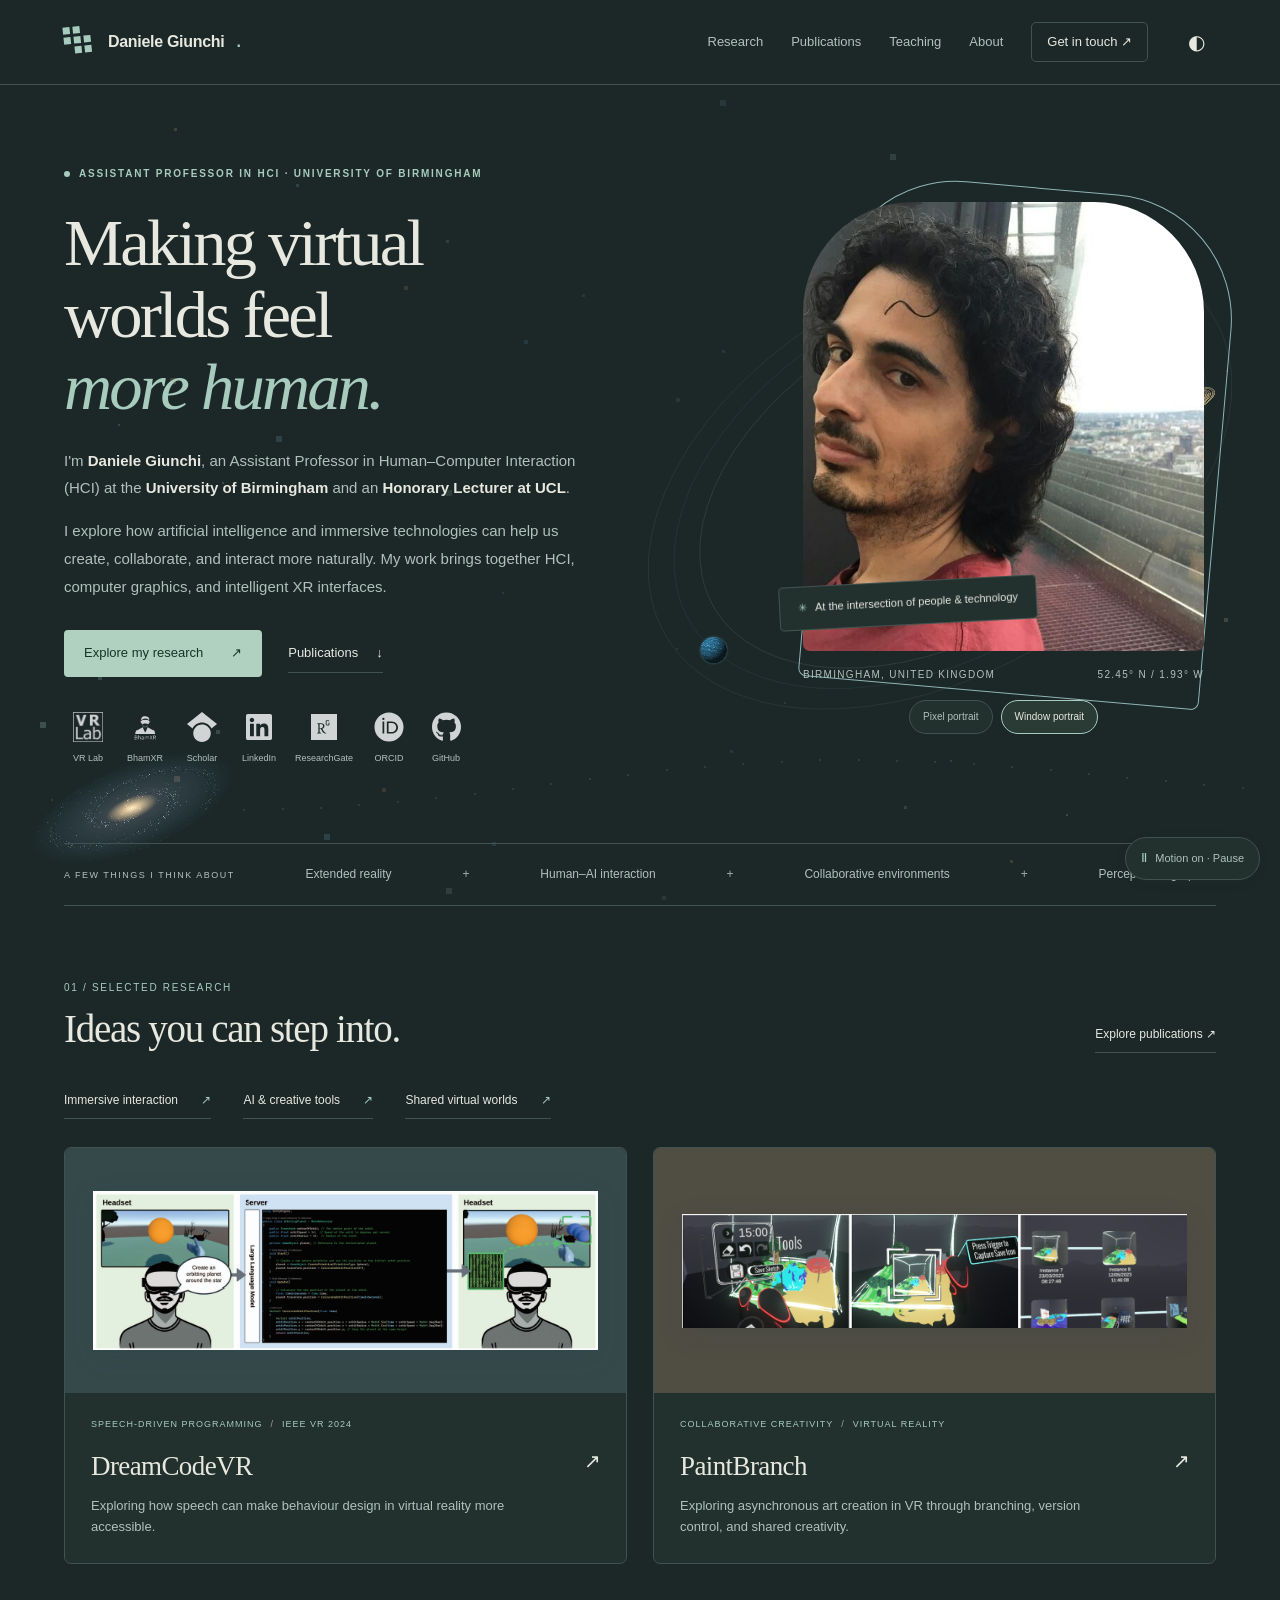
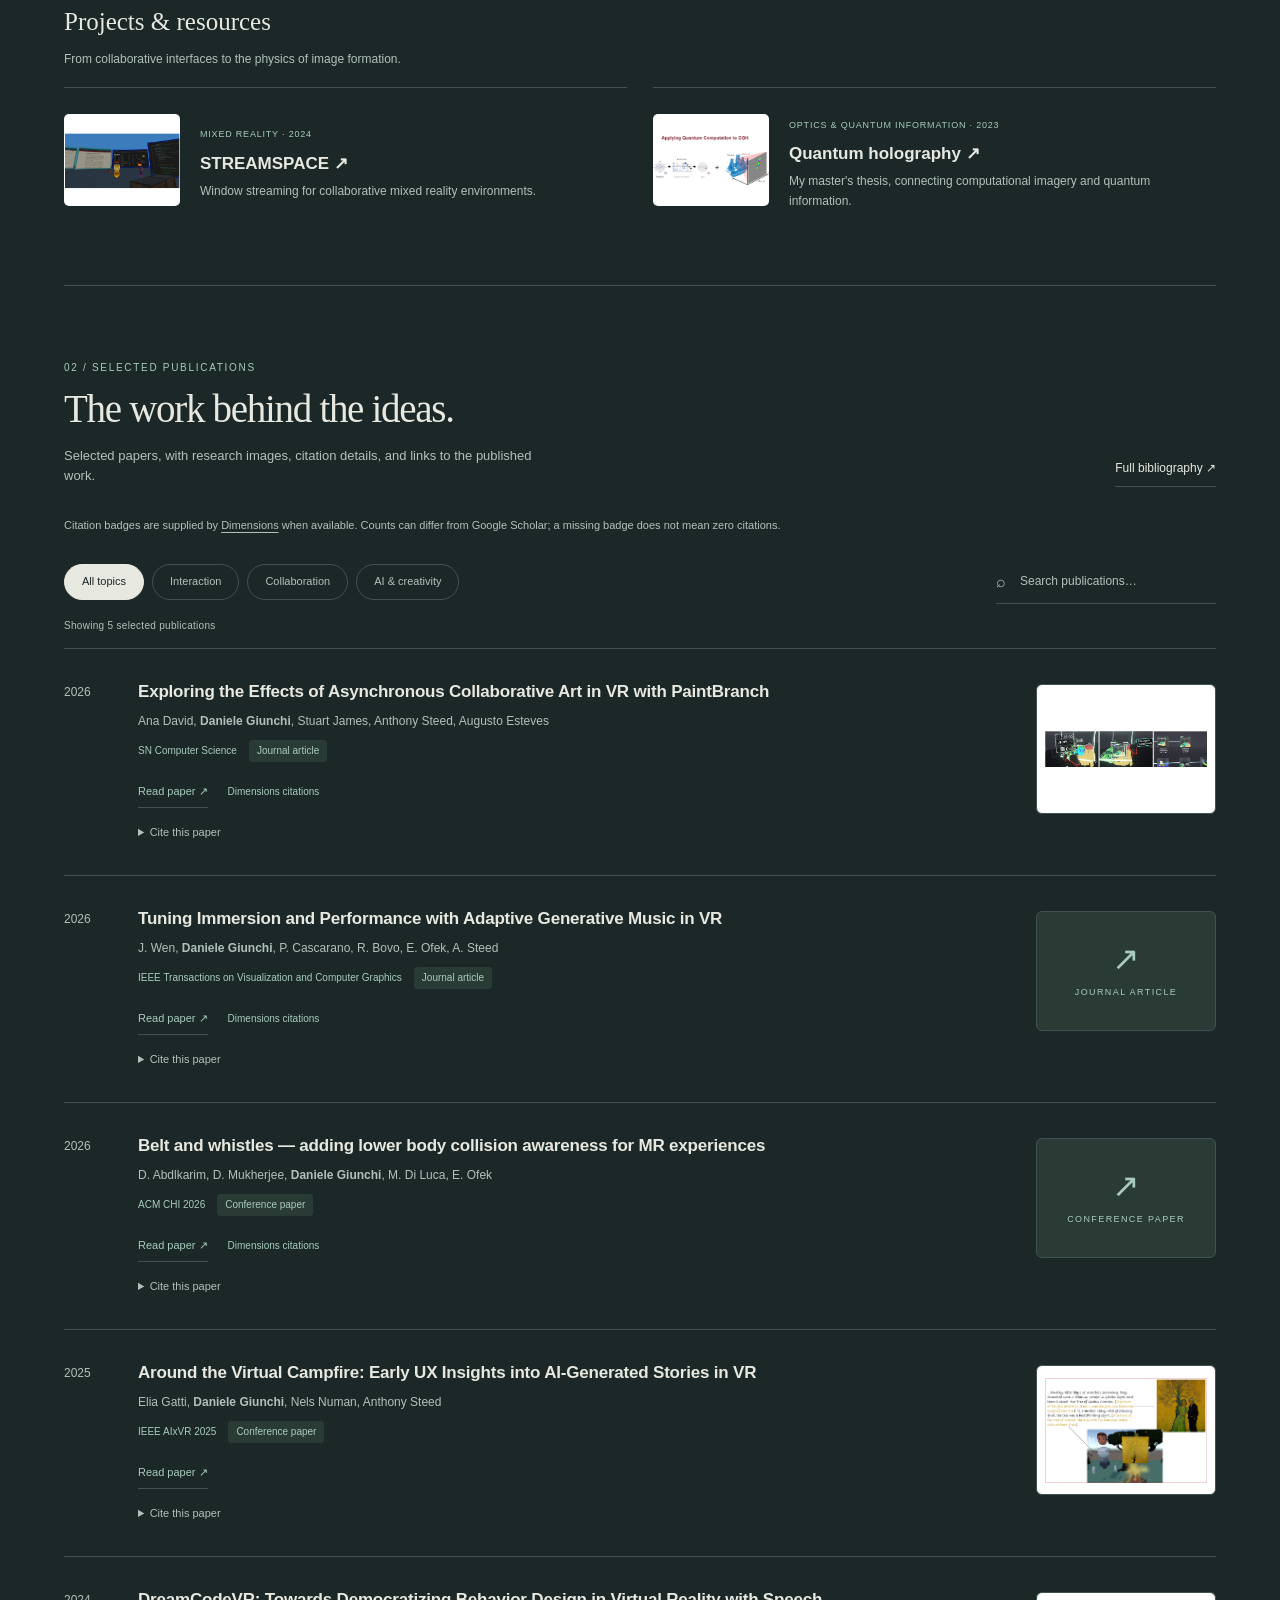
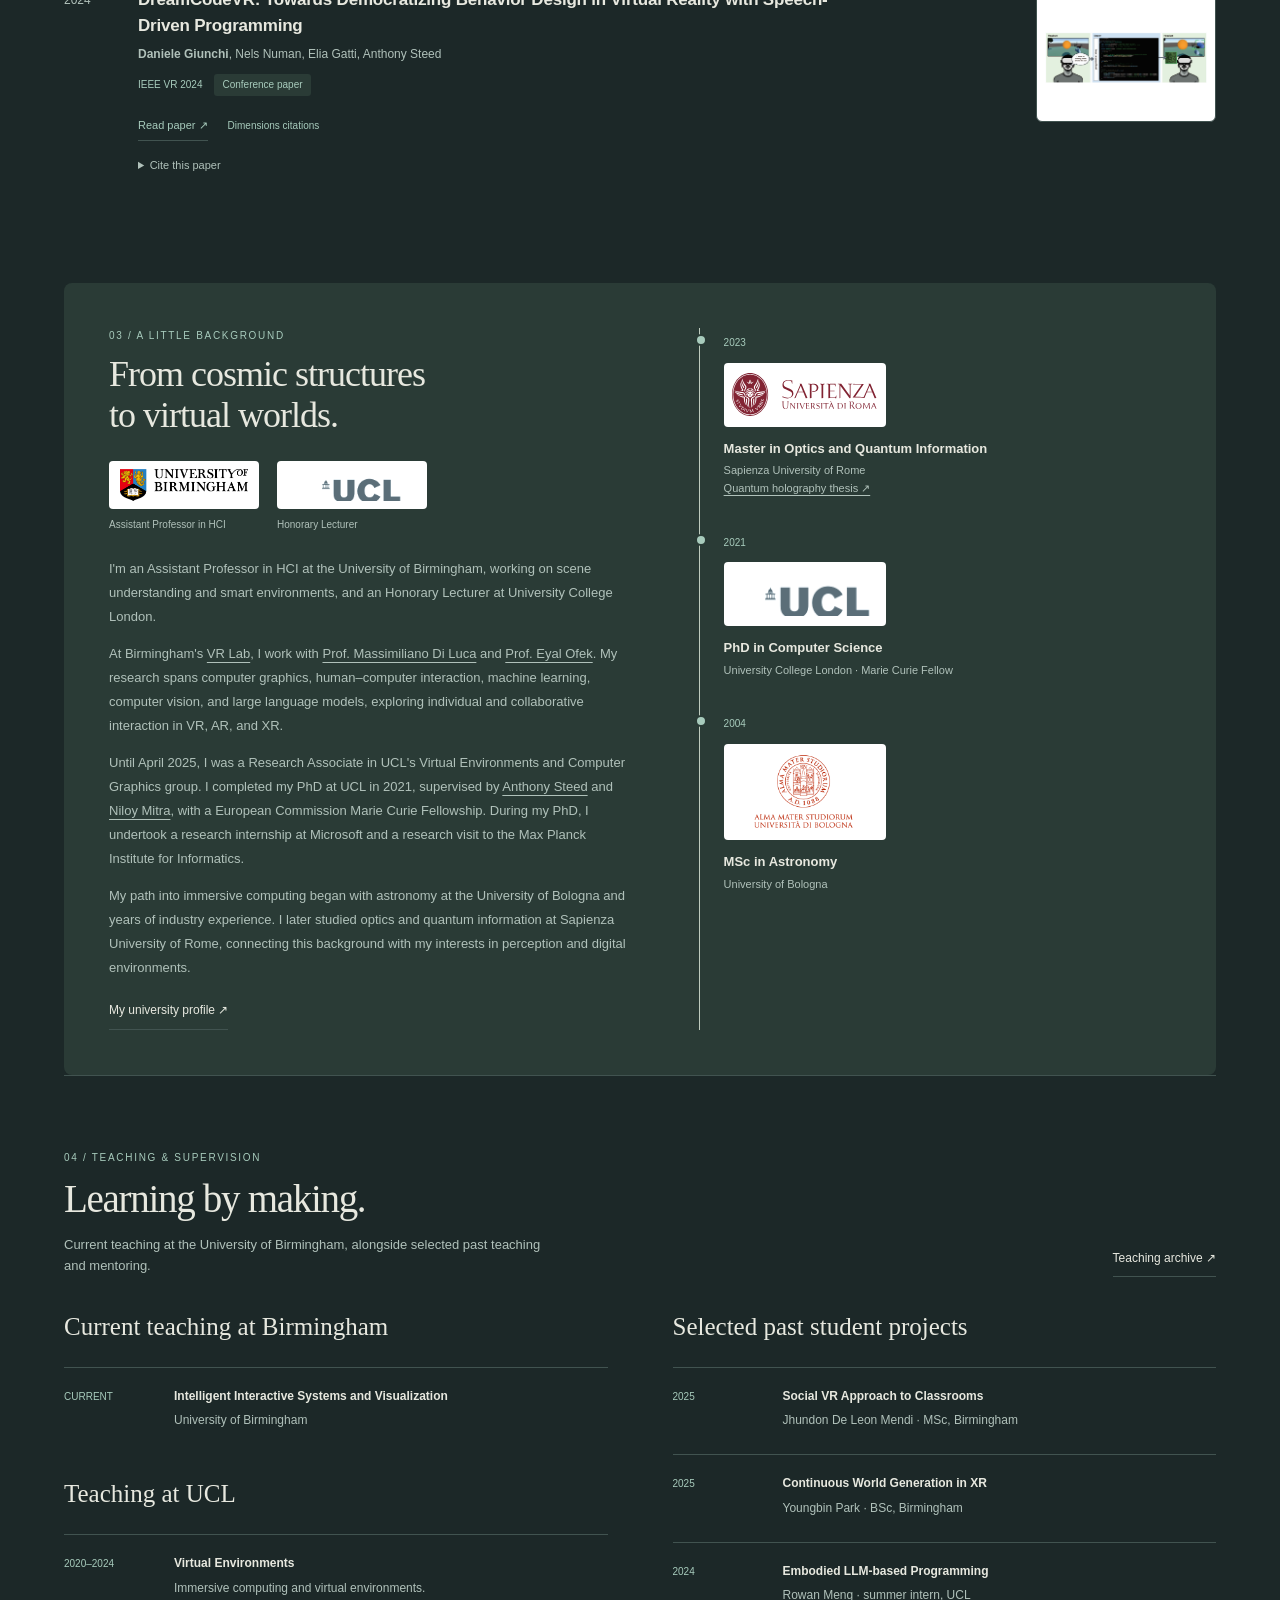
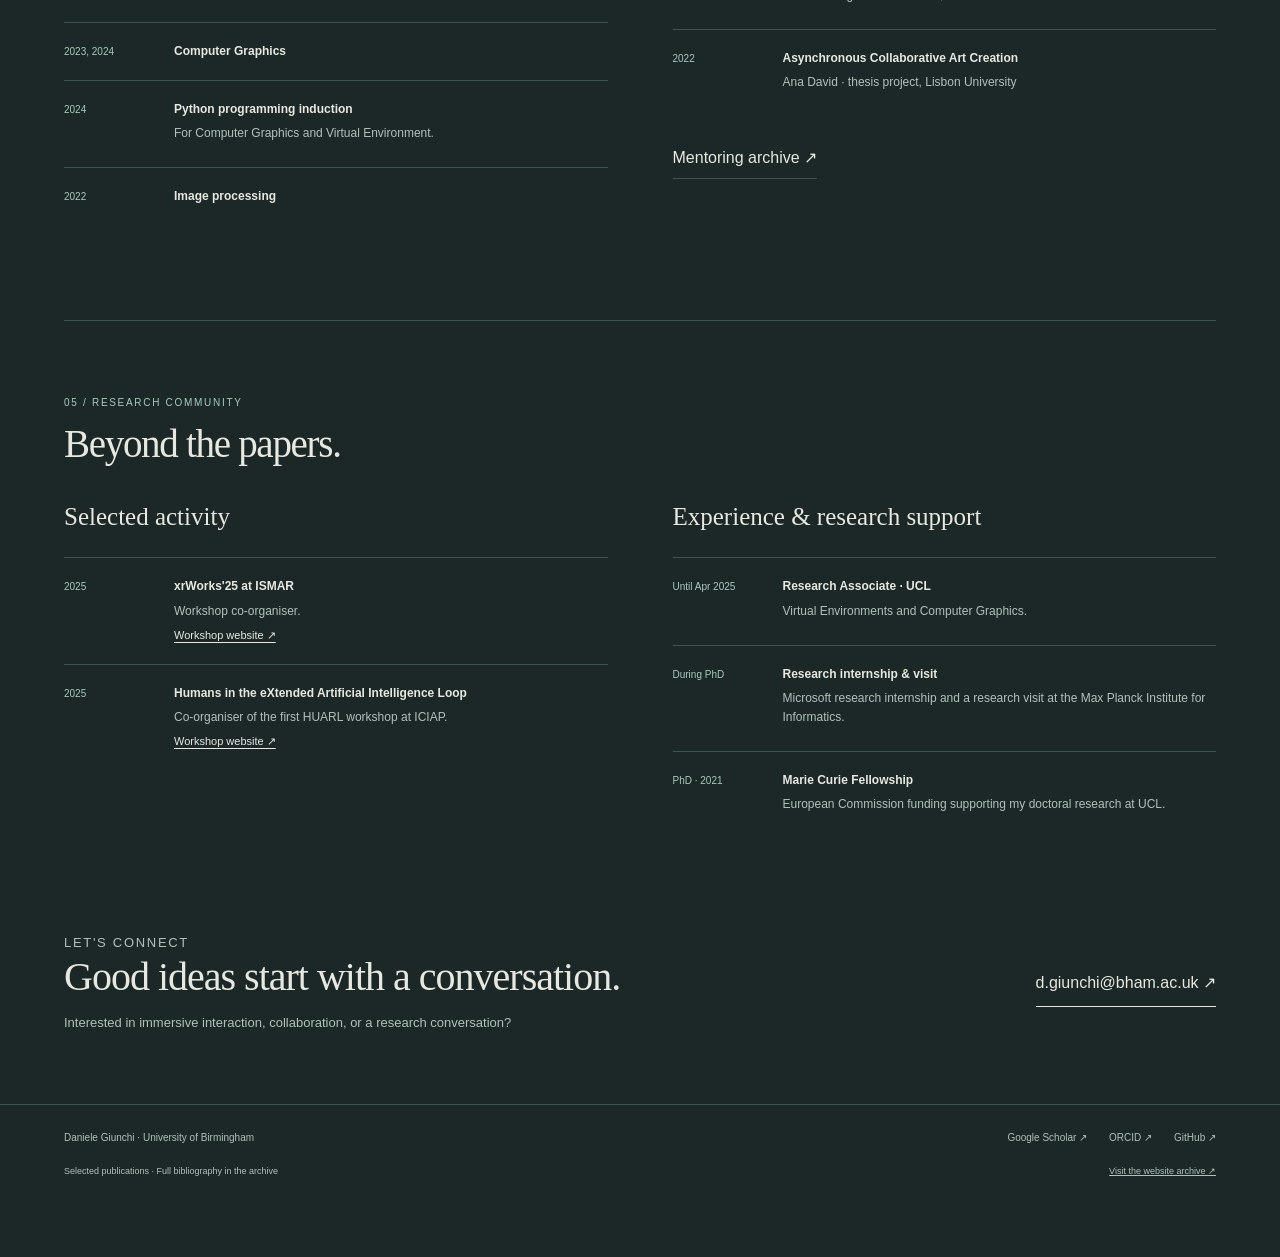
==== commit 85d361fa: "Use dark theme by default" ====
--- a/index.html
+++ b/index.html
@@ -14,13 +14,13 @@
 @media(prefers-reduced-motion:reduce){html{scroll-behavior:auto}*{transition:none!important}}
 </style>
 <link href="/assets/site/ambient.css?v=302fff6486" rel="stylesheet"/><link href="/assets/site/publications.css?v=bdb7f88f4c" rel="stylesheet"/><link href="/assets/site/profiles.css?v=24d21a0b66" rel="stylesheet"/><link rel="canonical" href="https://dgiunchi.github.io/"/><meta name="description" content="Daniele Giunchi, Assistant Professor at the University of Birmingham. Research in intelligent XR interfaces, human-computer interaction, and collaborative virtual environments."/></head>
-<body><canvas aria-hidden="true" class="ambient-canvas" id="ambient-field"></canvas><button aria-label="Pause background animation" aria-pressed="false" class="motion-toggle" type="button"><span aria-hidden="true" class="motion-icon">Ⅱ</span><span class="motion-label">Pause motion</span></button>
+<body class="theme-dark"><canvas aria-hidden="true" class="ambient-canvas" id="ambient-field"></canvas><button aria-label="Pause background animation" aria-pressed="false" class="motion-toggle" type="button"><span aria-hidden="true" class="motion-icon">Ⅱ</span><span class="motion-label">Pause motion</span></button>
 <a class="skip" href="#main">Skip to content</a>
 
 <header class="header"><nav aria-label="Main navigation" class="wrap nav">
 <a class="brand" href="#main"><span aria-hidden="true" class="brand-symbol"><span></span><span></span><span></span><span></span><span></span><span></span><span></span><span></span><span></span></span>Daniele Giunchi<span style="color:var(--accent)">.</span></a>
 <button aria-controls="nav-research nav-publications nav-about nav-contact nav-teaching" aria-expanded="false" class="menu" type="button">Menu</button>
-<a class="navlink" href="#research" id="nav-research">Research</a><a class="navlink" href="#publications" id="nav-publications">Publications</a><a class="navlink" href="#teaching" id="nav-teaching">Teaching</a><a class="navlink" href="#about" id="nav-about">About</a><a class="contact-nav" href="#contact" id="nav-contact">Get in touch ↗</a><button aria-label="Switch to dark theme" class="theme" title="Switch theme" type="button">◐</button>
+<a class="navlink" href="#research" id="nav-research">Research</a><a class="navlink" href="#publications" id="nav-publications">Publications</a><a class="navlink" href="#teaching" id="nav-teaching">Teaching</a><a class="navlink" href="#about" id="nav-about">About</a><a class="contact-nav" href="#contact" id="nav-contact">Get in touch ↗</a><button aria-label="Switch to light theme" class="theme" title="Switch theme" type="button">◐</button>
 </nav></header>
 <main class="wrap" id="main">
 <section aria-labelledby="hero-title" class="hero"><div>
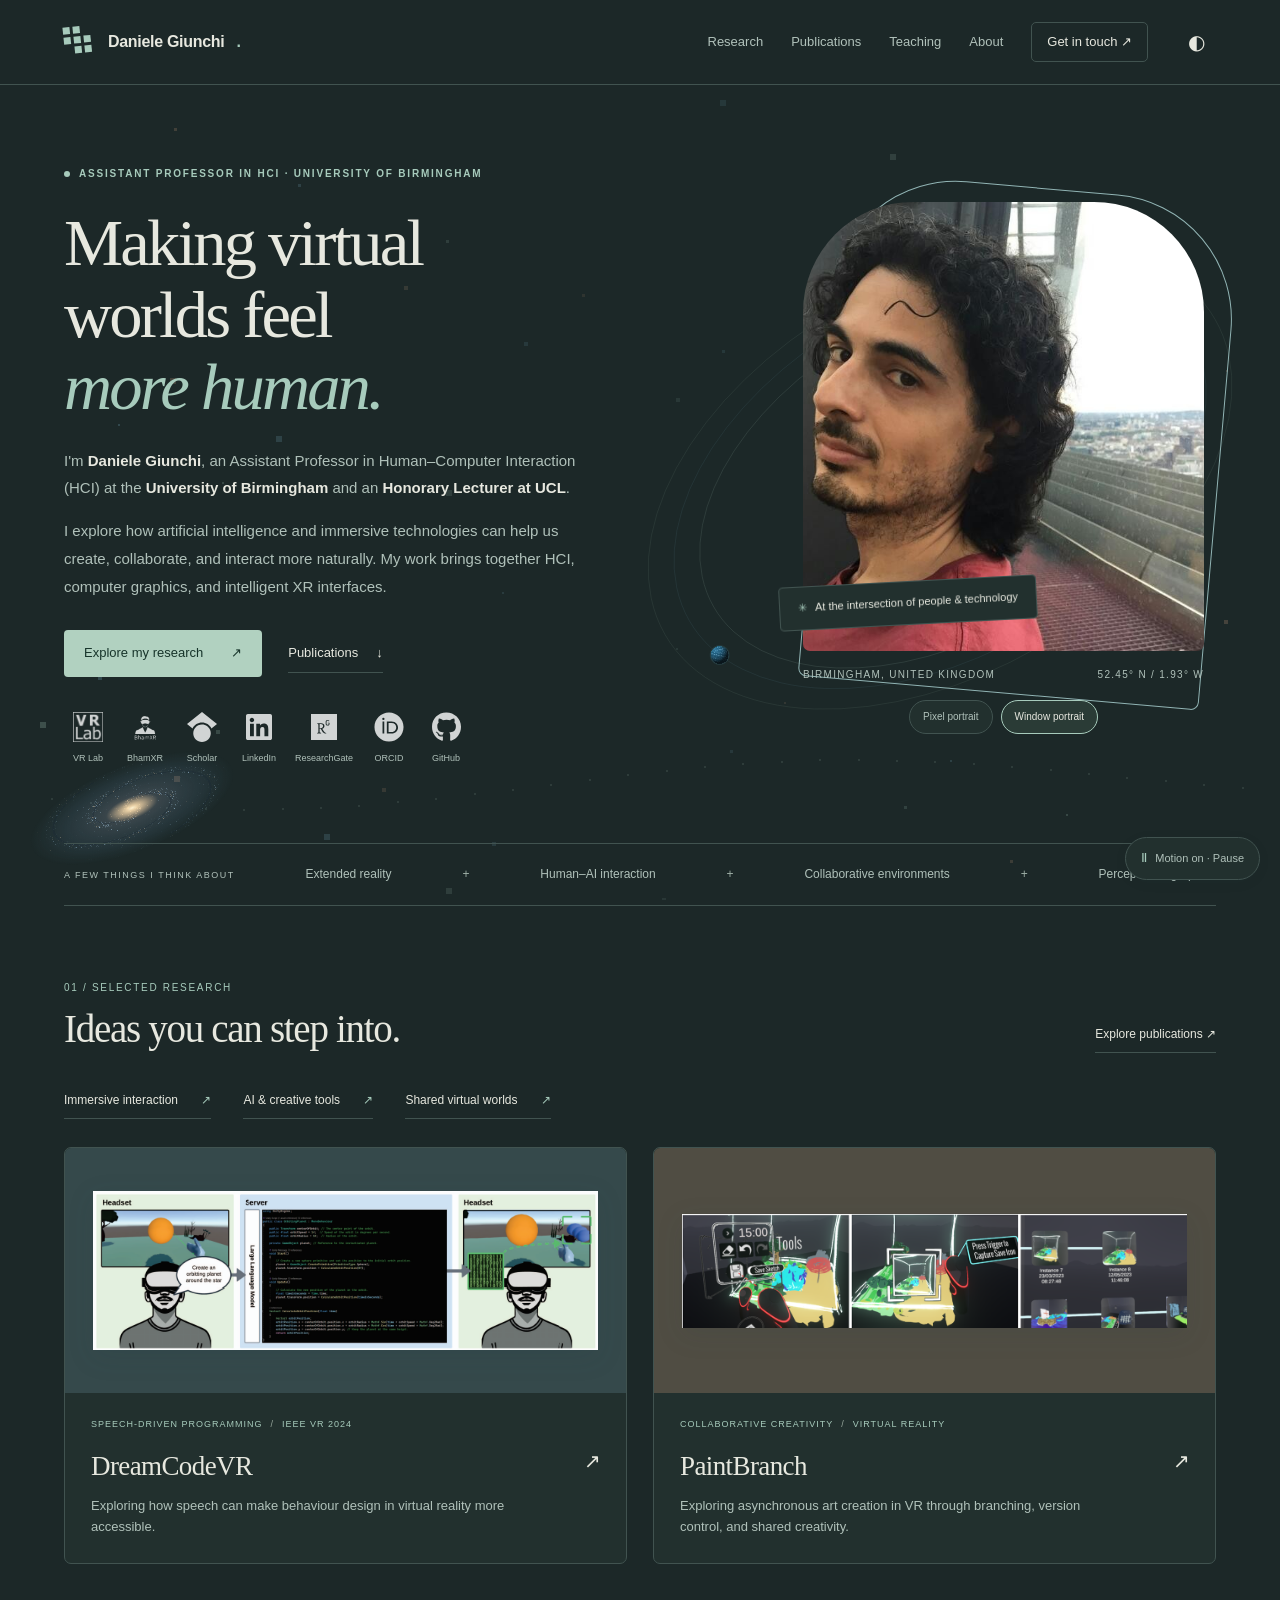
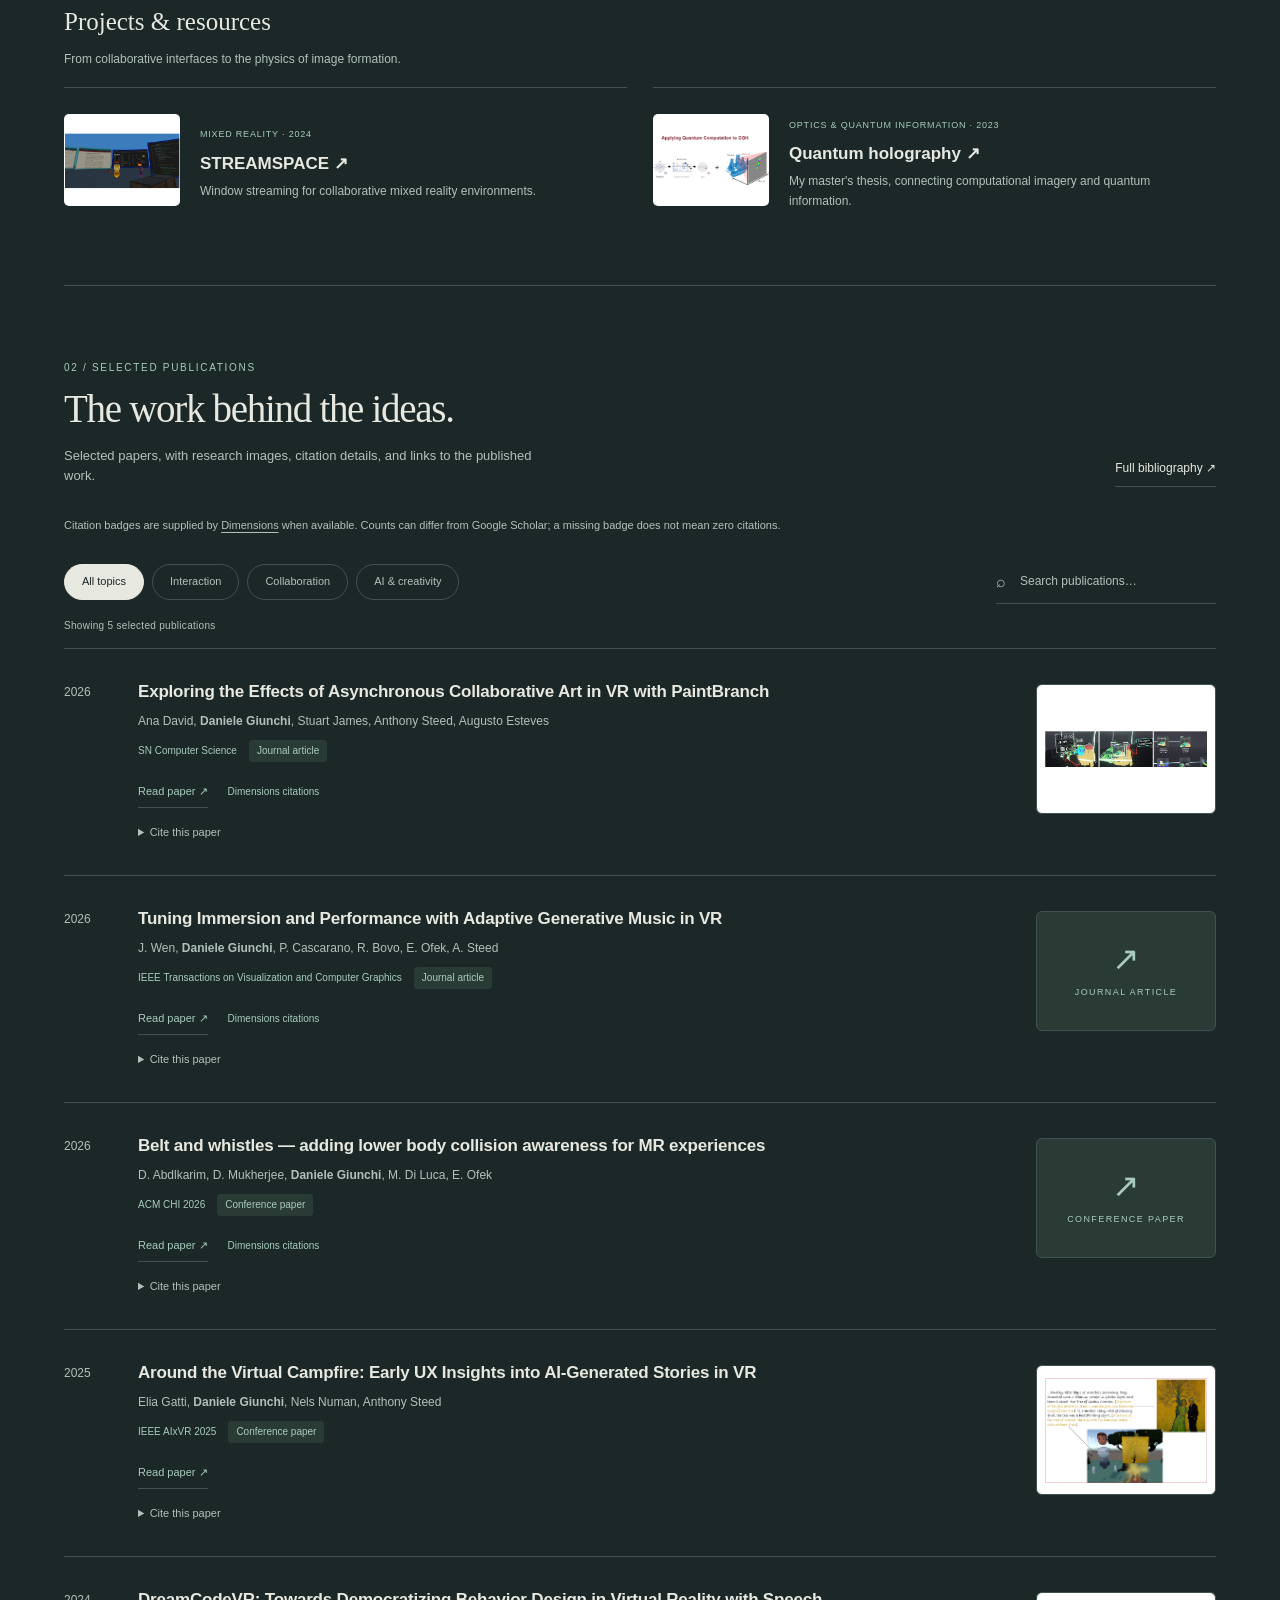
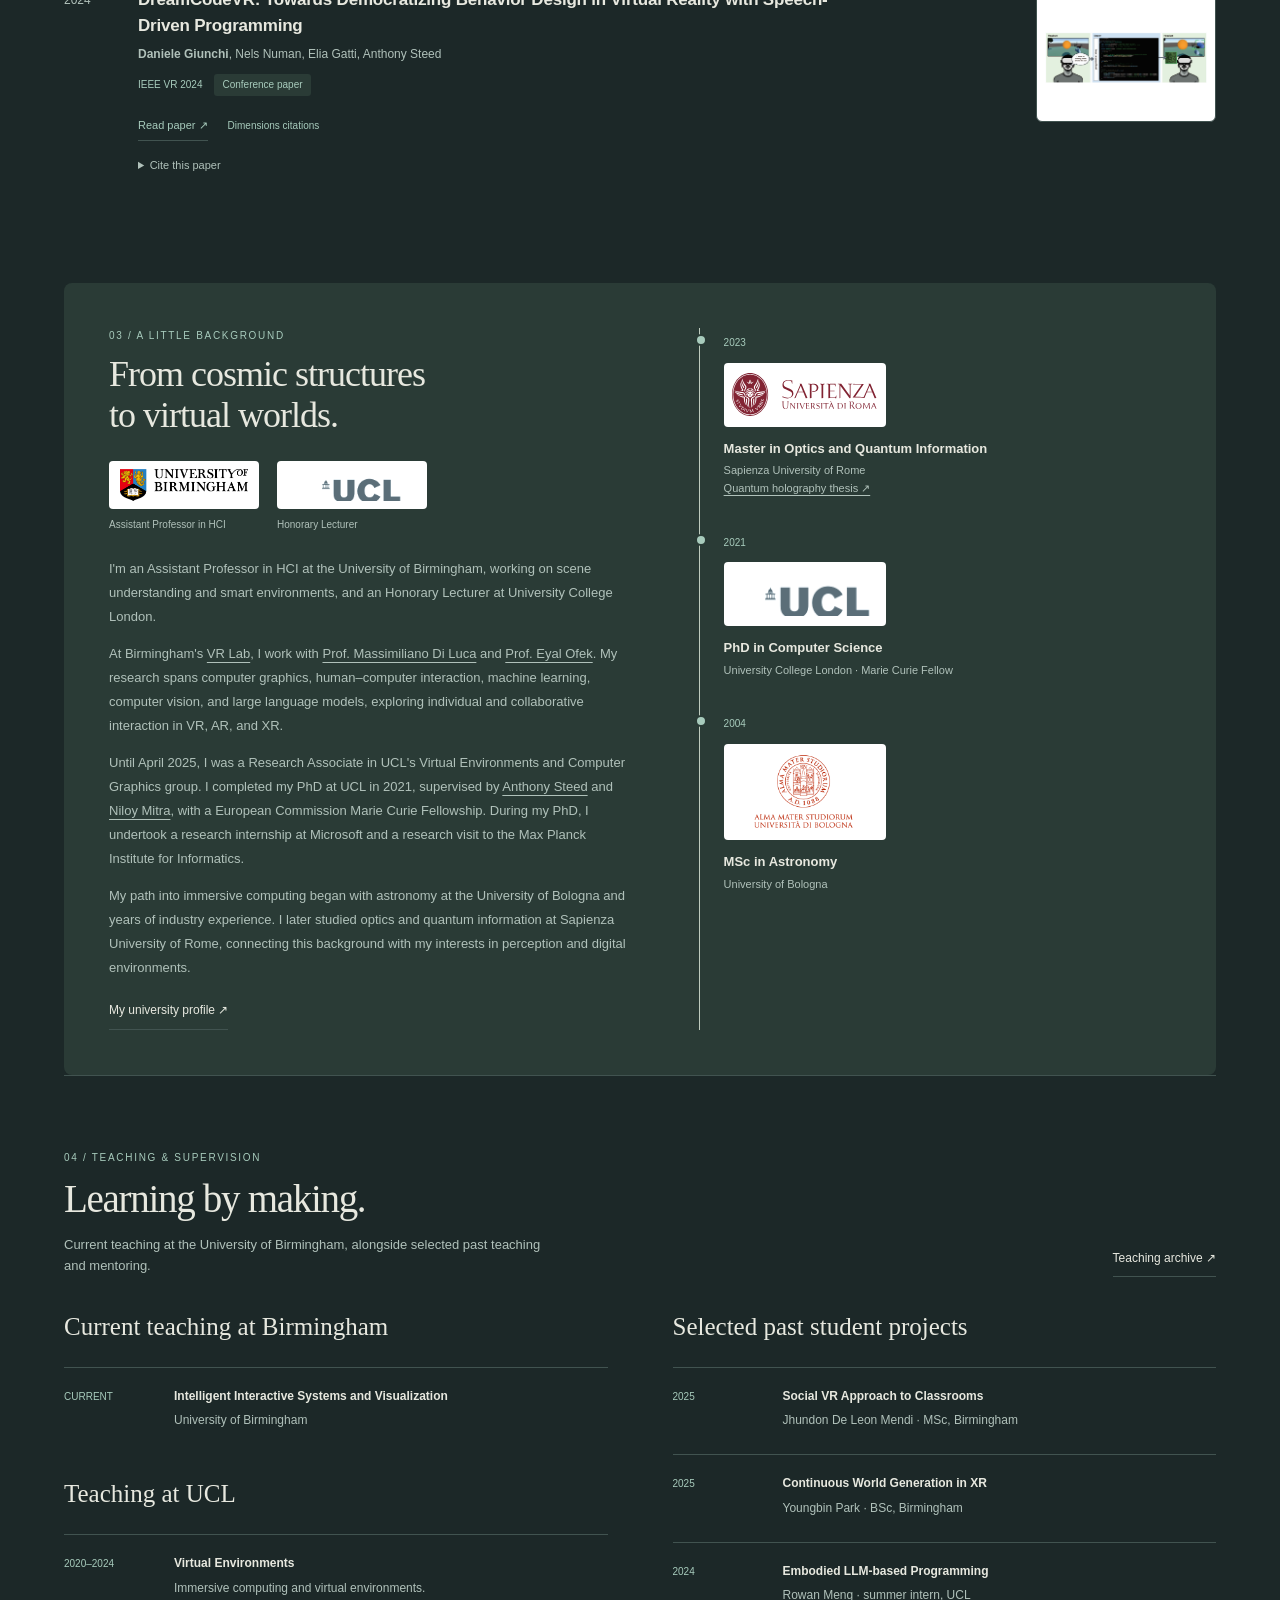
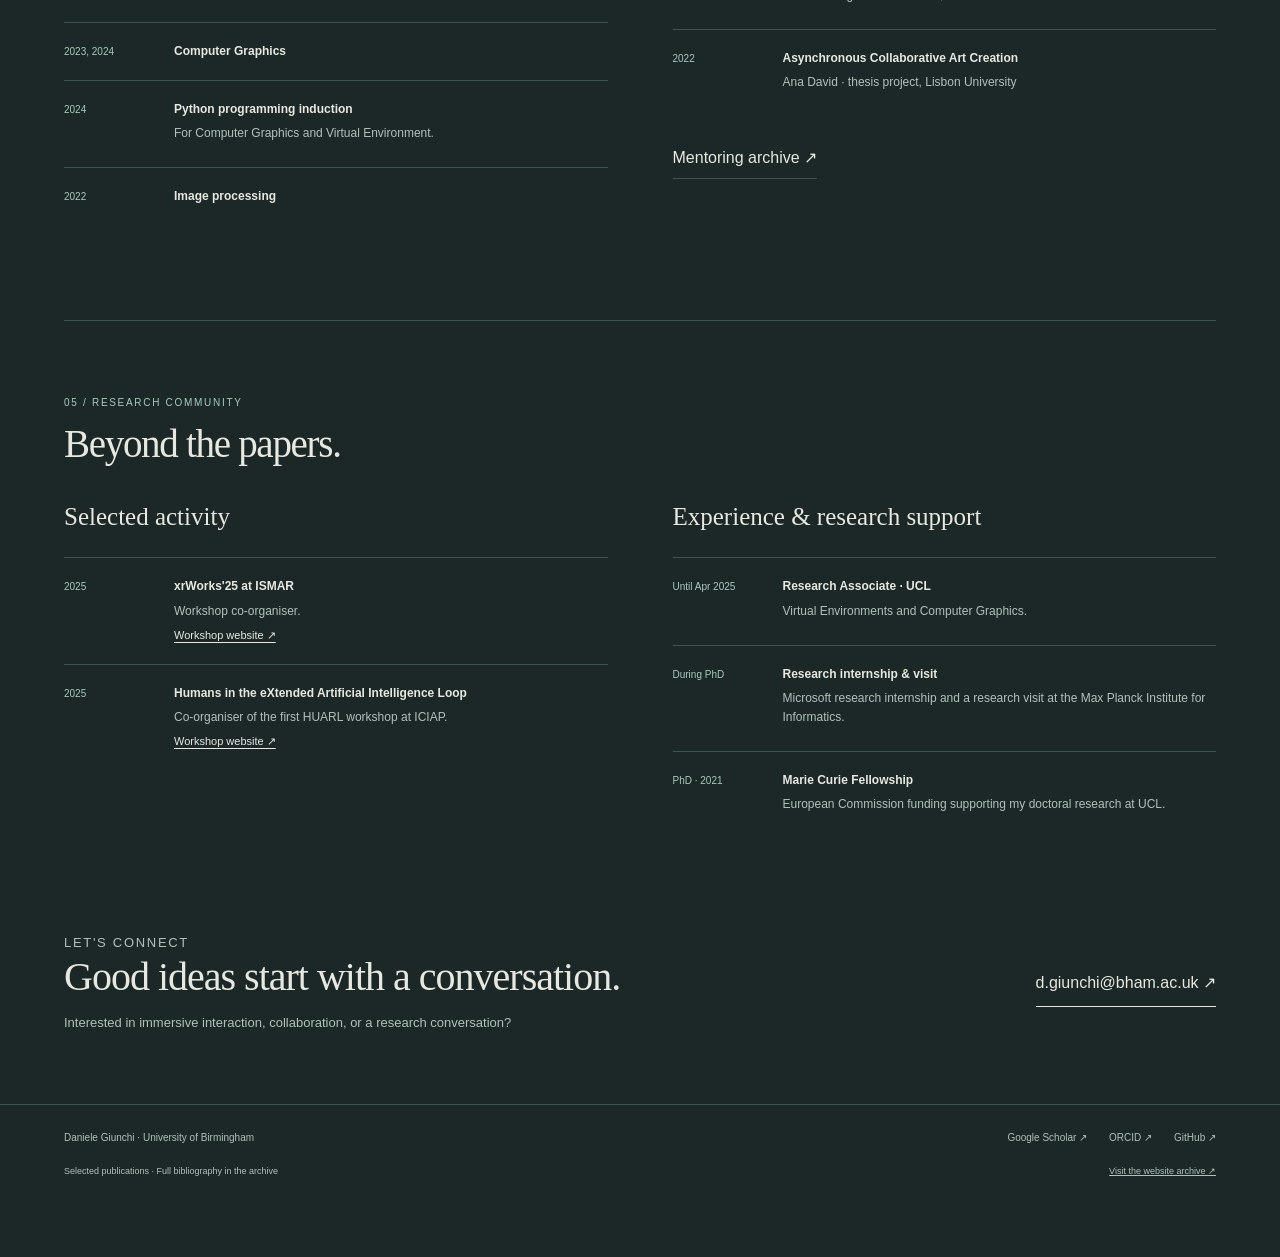
==== commit 00cb6c8c: "Reduce planet sizes and halve orbital speeds" ====
--- a/index.html
+++ b/index.html
@@ -60,7 +60,7 @@
 filterButtons.forEach(button=>button.addEventListener('click',()=>{topic=button.dataset.filter;filterButtons.forEach(b=>b.setAttribute('aria-pressed',String(b===button)));filterPapers()}));search.addEventListener('input',filterPapers);
 document.querySelector('.theme').addEventListener('click',event=>{const dark=document.body.classList.toggle('theme-dark');event.currentTarget.setAttribute('aria-label',dark?'Switch to light theme':'Switch to dark theme')});
 const menu=document.querySelector('.menu'),nav=document.querySelector('.nav');menu.addEventListener('click',()=>{const expanded=nav.classList.toggle('expanded');menu.setAttribute('aria-expanded',String(expanded))});document.querySelectorAll('.nav a').forEach(a=>a.addEventListener('click',()=>{nav.classList.remove('expanded');menu.setAttribute('aria-expanded','false')}));
-</script><script src="/assets/site/ambient.js?v=5154df13f2"></script><script>
+</script><script src="/assets/site/ambient.js?v=2494555bb2"></script><script>
 document.querySelectorAll('.portrait-choice').forEach(button=>button.addEventListener('click',()=>{
   const portrait=document.querySelector('#hero-portrait');
   portrait.src=button.dataset.portrait;portrait.alt=button.dataset.alt;
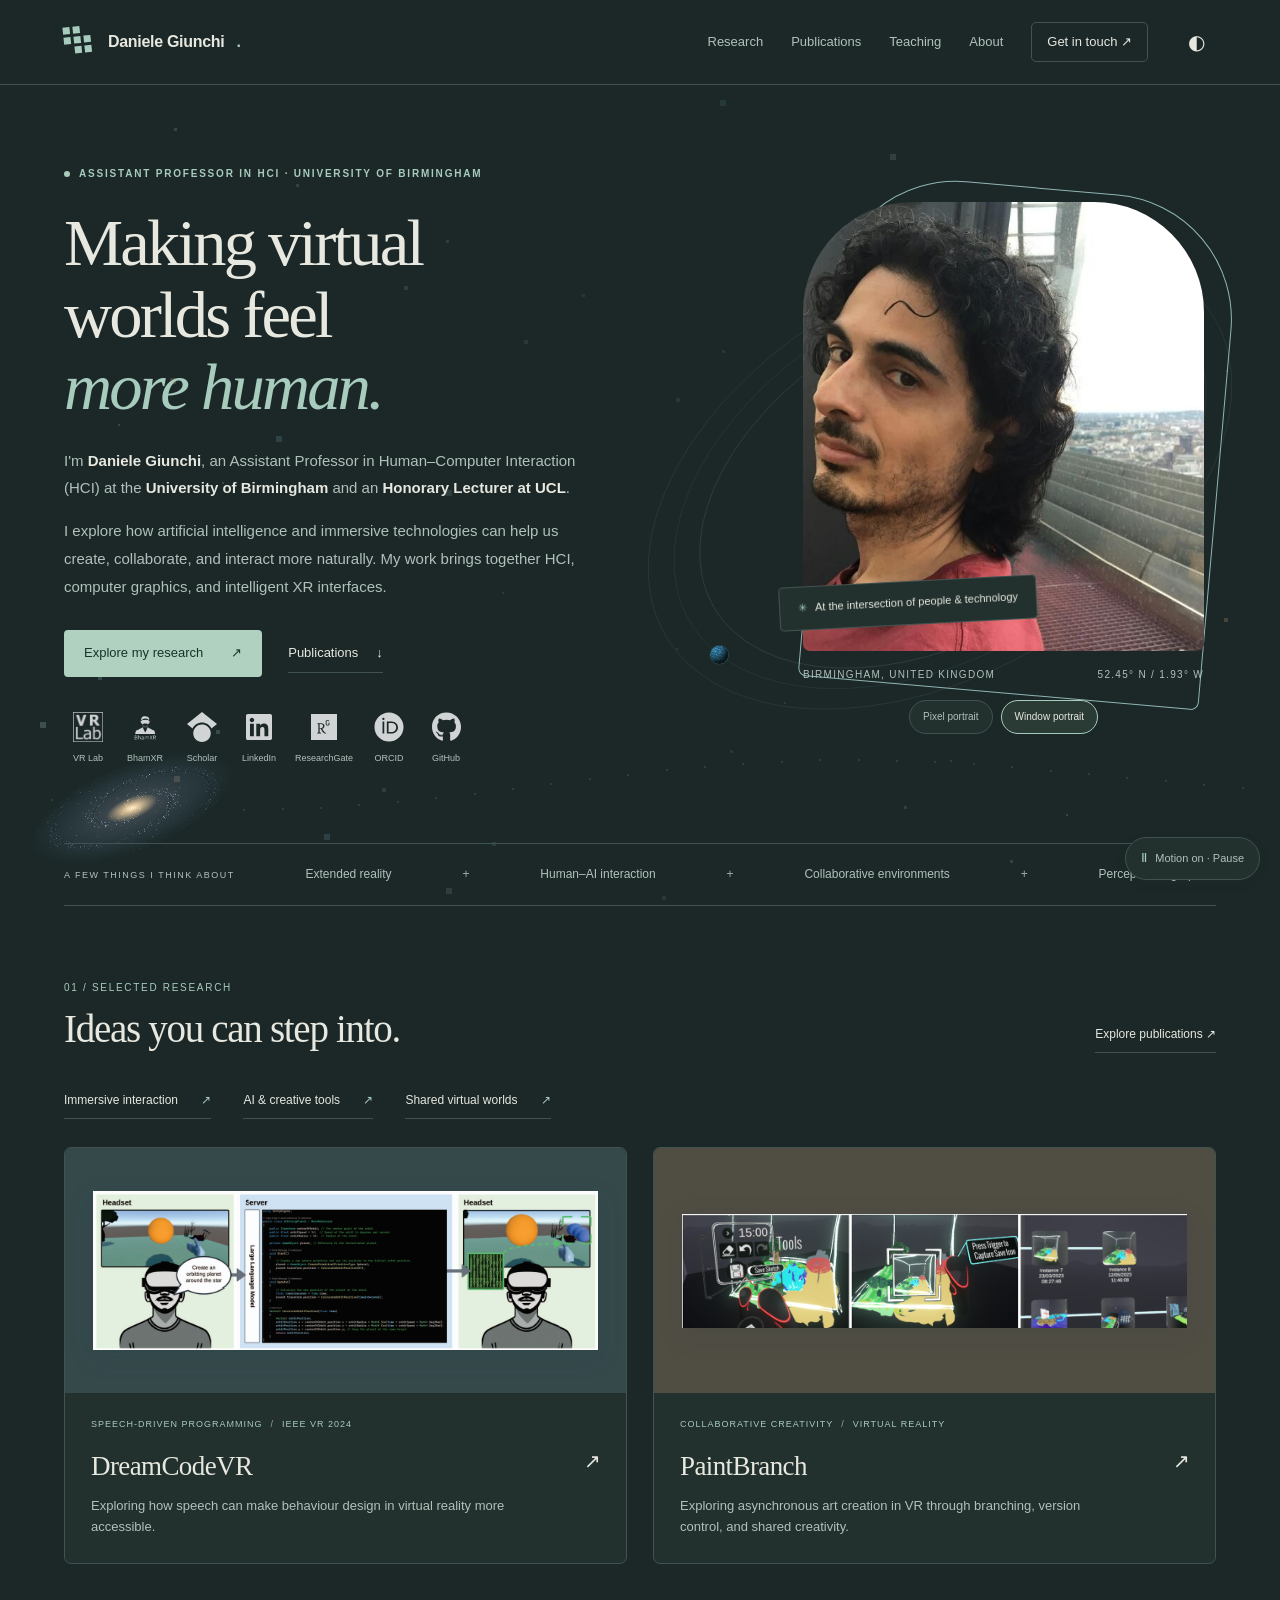
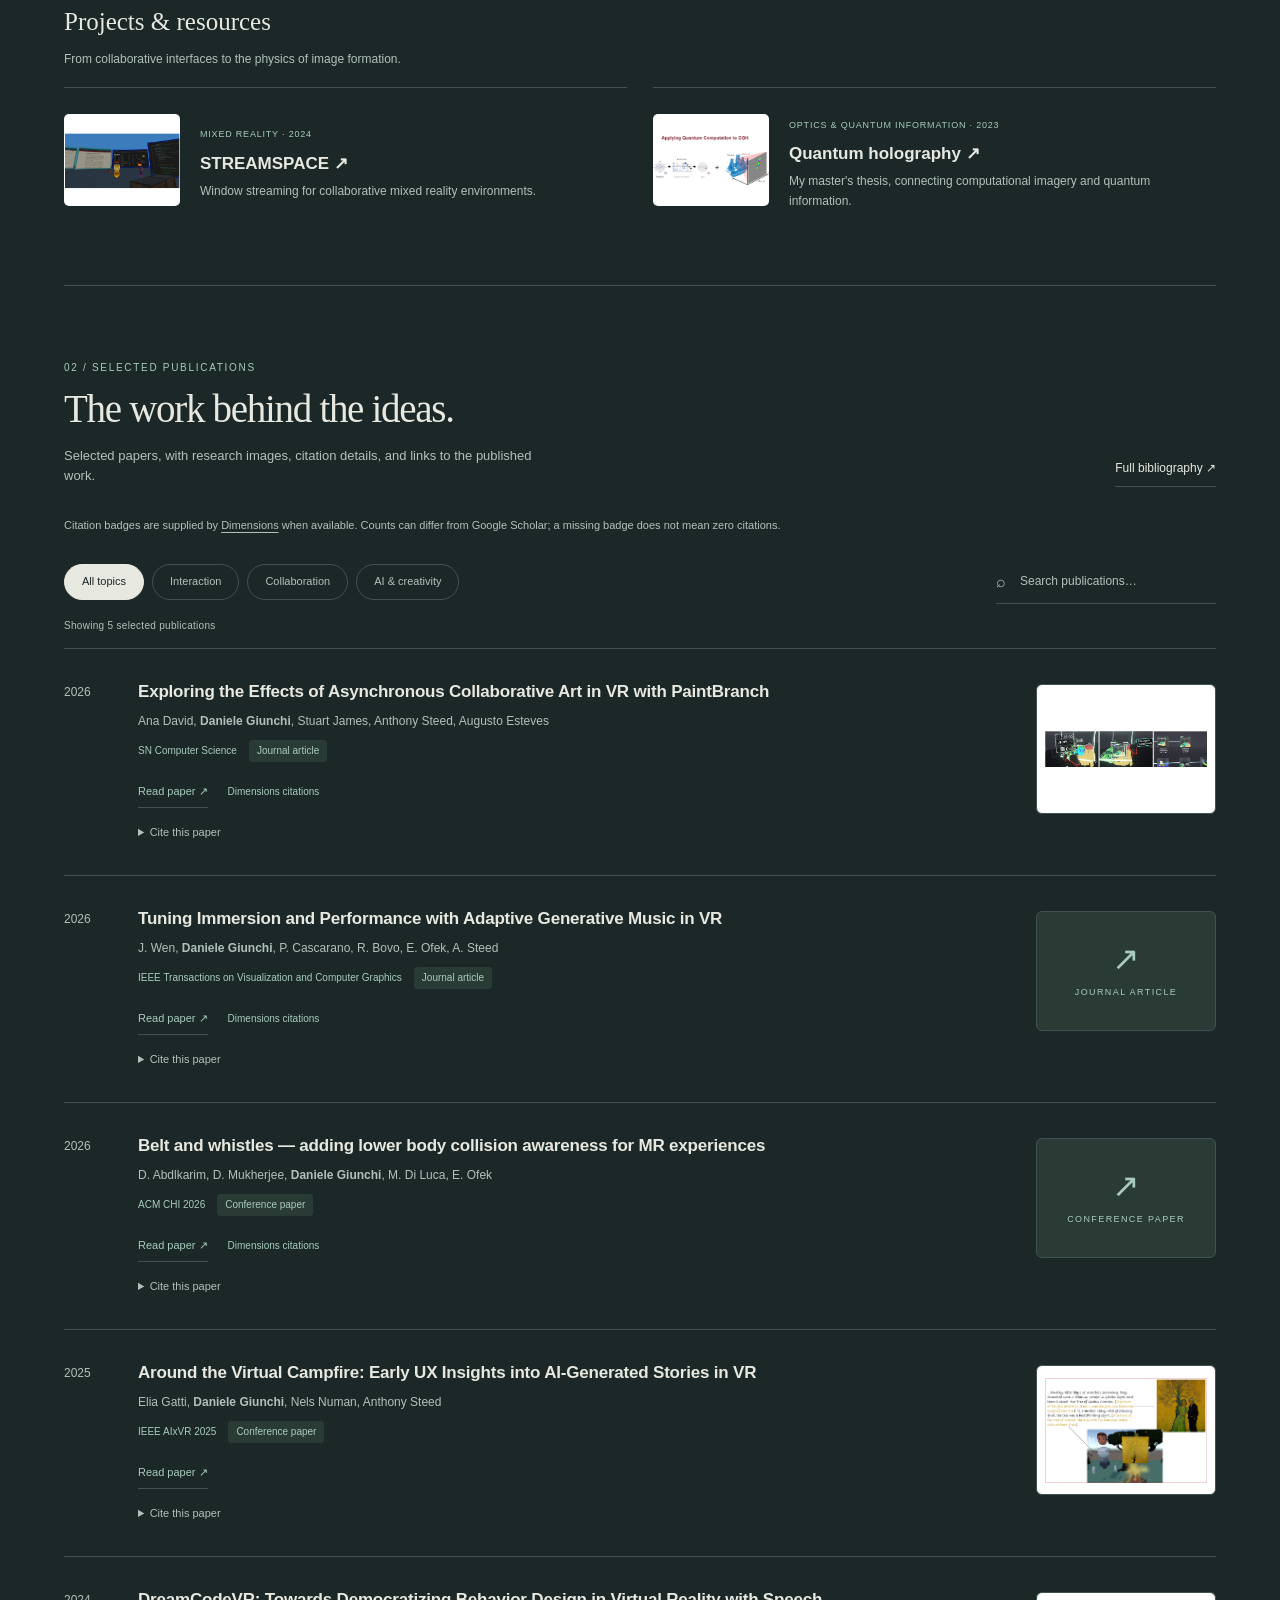
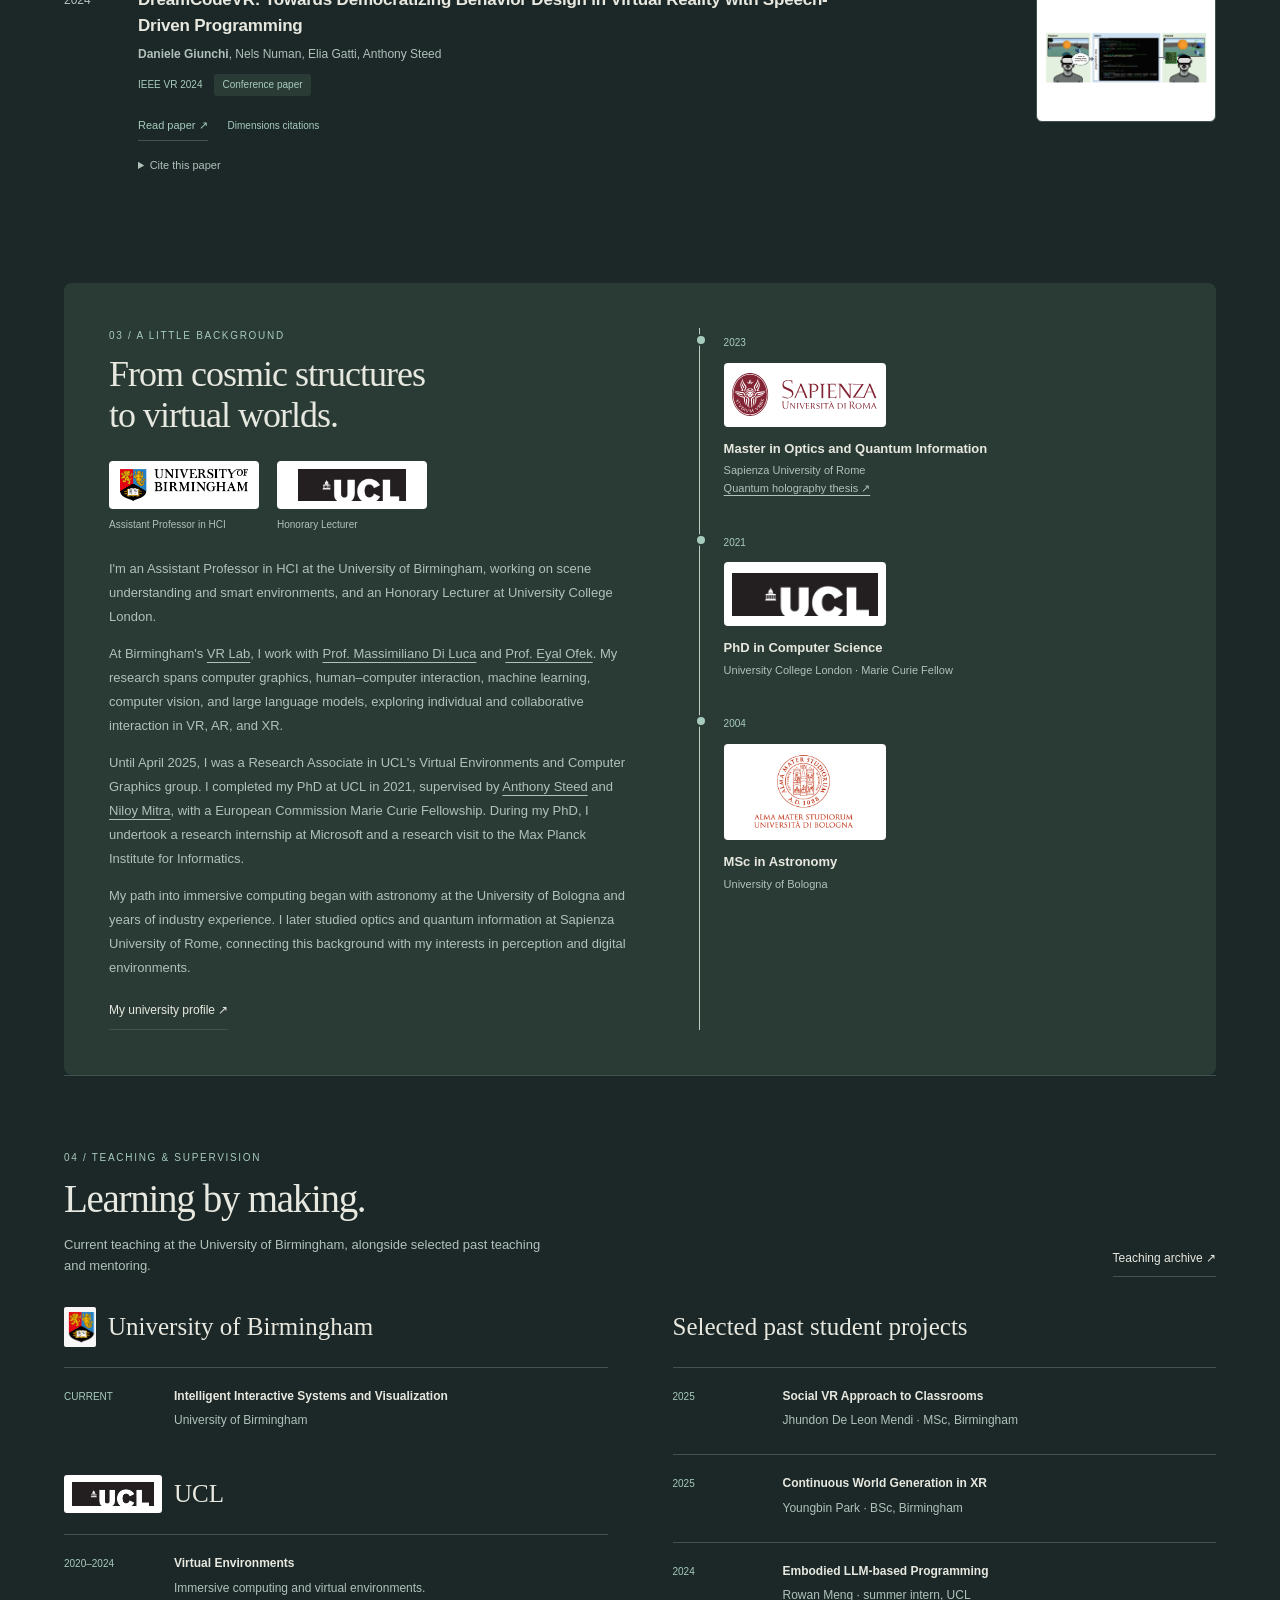
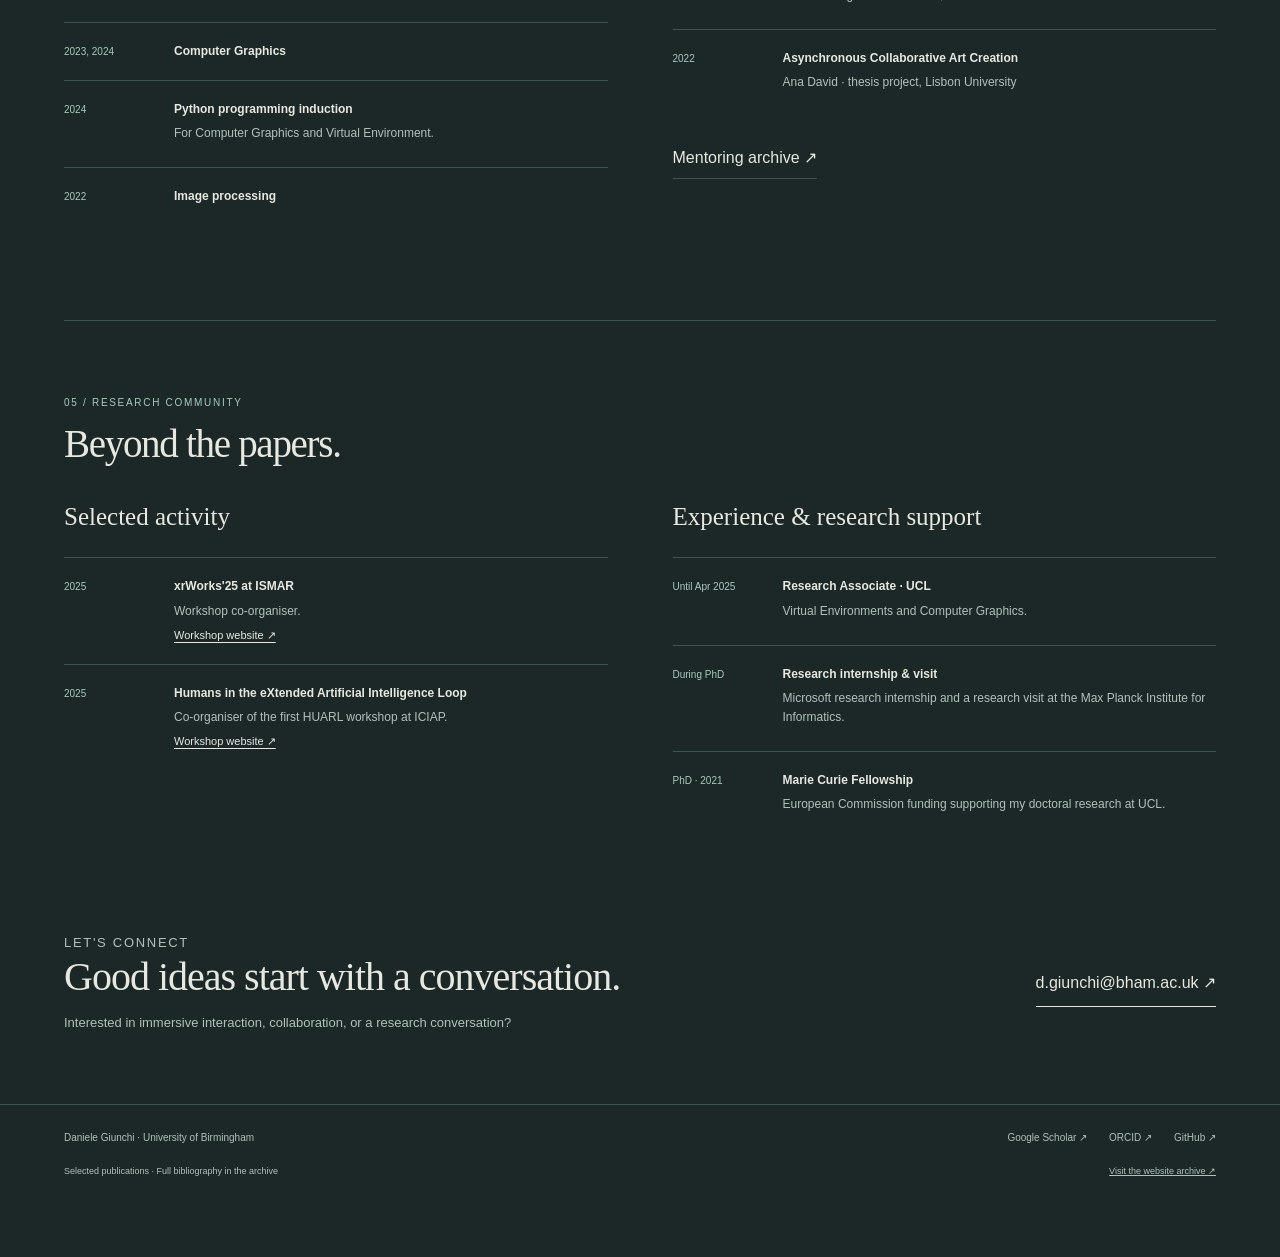
==== commit 30161822: "Update teaching institution heading and supplied university logos" ====
--- a/index.html
+++ b/index.html
@@ -13,7 +13,7 @@
 @media(max-width:650px){html{scroll-padding-top:85px}.wrap{padding:0 22px}.preview-note{font-size:9px}.preview-note strong{margin-right:5px}.nav{min-height:70px;gap:8px;flex-wrap:wrap}.brand{font-size:15px}.brand-symbol{transform:scale(.8)}.menu{display:block;border:1px solid var(--line);background:none;color:var(--ink);border-radius:4px;padding:6px 11px;font-size:12px;min-height:40px}.navlink,.contact-nav{display:none}.nav.expanded .navlink,.nav.expanded .contact-nav{display:block;flex-basis:100%;padding:10px 0}.nav.expanded{padding-bottom:15px}.contact-nav{border:none}.hero{display:flex;flex-direction:column;gap:42px;padding:43px 0 35px;align-items:stretch}.hero h1{font-size:49px;letter-spacing:-2px}.eyebrow{margin-bottom:20px}.intro{font-size:14px}.portrait-block{width:83%;align-self:center}.portrait-frame{aspect-ratio:1/1.02;border-radius:90px 90px 5px 5px}.portrait-meta{font-size:9px}.floating-tag{left:-15px;bottom:52px;font-size:10px}.interests{font-size:11px;gap:9px 15px}.interests .label{flex-basis:100%;margin-bottom:4px}.section{padding:49px 0}.section h2{font-size:34px}.section-heading{align-items:flex-start;gap:16px}.section-heading>a{font-size:10px;white-space:nowrap;padding-top:26px}.research-grid{grid-template-columns:1fr;gap:22px}.research-image{height:210px}.research-body{padding:22px}.filterbar{gap:7px}.chip{padding:7px 13px}.search{margin-left:0;margin-top:12px;width:100%}.search input{width:100%;font-size:13px}.publication{grid-template-columns:43px 1fr 18px;gap:7px;padding:21px 0}.publication h3{font-size:14px}.publication p{font-size:10px}.about-section{display:block;padding:28px;margin-bottom:47px}.about-section h2{font-size:32px}.timeline{margin-top:30px}.contact-section{display:block;padding-bottom:43px}.contact-section h2{font-size:33px}.email{display:inline-block;margin-top:22px;font-size:15px}.footer-inner,.footer-sub{flex-direction:column;gap:12px}.theme{width:36px}.hero-actions{gap:24px}}
 @media(prefers-reduced-motion:reduce){html{scroll-behavior:auto}*{transition:none!important}}
 </style>
-<link href="/assets/site/ambient.css?v=302fff6486" rel="stylesheet"/><link href="/assets/site/publications.css?v=bdb7f88f4c" rel="stylesheet"/><link href="/assets/site/profiles.css?v=24d21a0b66" rel="stylesheet"/><link rel="canonical" href="https://dgiunchi.github.io/"/><meta name="description" content="Daniele Giunchi, Assistant Professor at the University of Birmingham. Research in intelligent XR interfaces, human-computer interaction, and collaborative virtual environments."/></head>
+<link href="/assets/site/ambient.css?v=302fff6486" rel="stylesheet"/><link href="/assets/site/publications.css?v=bdb7f88f4c" rel="stylesheet"/><link href="/assets/site/profiles.css?v=b58e896c3b" rel="stylesheet"/><link rel="canonical" href="https://dgiunchi.github.io/"/><meta name="description" content="Daniele Giunchi, Assistant Professor at the University of Birmingham. Research in intelligent XR interfaces, human-computer interaction, and collaborative virtual environments."/></head>
 <body class="theme-dark"><canvas aria-hidden="true" class="ambient-canvas" id="ambient-field"></canvas><button aria-label="Pause background animation" aria-pressed="false" class="motion-toggle" type="button"><span aria-hidden="true" class="motion-icon">Ⅱ</span><span class="motion-label">Pause motion</span></button>
 <a class="skip" href="#main">Skip to content</a>
 
@@ -47,9 +47,9 @@
 <article class="publication" data-topics="ai interaction"><div class="year">2024</div><div class="publication-body"><h3><a href="https://doi.org/10.1109/VR58804.2024.00078">DreamCodeVR: Towards Democratizing Behavior Design in Virtual Reality with Speech-Driven Programming</a></h3><p><strong>Daniele Giunchi</strong>, Nels Numan, Elia Gatti, Anthony Steed</p><div class="venue"><span>IEEE VR 2024</span><span class="type">Conference paper</span></div><div class="paper-actions"><a href="https://doi.org/10.1109/VR58804.2024.00078">Read paper ↗</a><div class="paper-metrics"><span class="__dimensions_badge_embed__" data-doi="10.1109/VR58804.2024.00078" data-hide-zero-citations="true" data-legend="hover-left" data-style="small_circle"></span><a href="https://badge.dimensions.ai/">Dimensions citations</a></div></div><details class="citation-details"><summary>Cite this paper</summary><p class="citation-text">Daniele Giunchi, Nels Numan, Elia Gatti, Anthony Steed (2024). DreamCodeVR: Towards Democratizing Behavior Design in Virtual Reality with Speech-Driven Programming. IEEE VR 2024. https://doi.org/10.1109/VR58804.2024.00078</p><button class="copy-citation" type="button">Copy citation</button></details></div><a aria-label="View publication: DreamCodeVR: Towards Democratizing Behavior Design in Virtual Reality with Speech-Driven Programming" class="paper-thumbnail" href="https://doi.org/10.1109/VR58804.2024.00078"><img alt="Research figure from DreamCodeVR" height="120" loading="lazy" src="/images/2024_IEEEVR_DreamCodeVR.png" width="180"/></a></article>
 </div><p class="no-results" hidden="">No papers match these filters. Try another topic or search term.</p>
 </section>
-<section aria-labelledby="about-title" class="about-section" id="about"><div><p class="kicker">03 / A little background</p><h2 id="about-title">From cosmic structures<br/>to virtual worlds.</h2><div aria-label="Current academic affiliations" class="affiliation-logos"><a href="https://www.birmingham.ac.uk/staff/profiles/computer-science/academic-staff/giunchi-daniele"><img alt="University of Birmingham" height="42" src="/assets/site/icons/birmingham.jpg" width="140"/><span>Assistant Professor in HCI</span></a><a href="https://www.ucl.ac.uk/"><img alt="University College London" height="42" src="/assets/site/icons/ucl.png" width="140"/><span>Honorary Lecturer</span></a></div><p class="about-copy">I'm an Assistant Professor in HCI at the University of Birmingham, working on scene understanding and smart environments, and an Honorary Lecturer at University College London.</p><p class="about-copy">At Birmingham's <a href="https://virtualrealitylab.netlify.app/">VR Lab</a>, I work with <a href="https://massimilianodiluca.info/">Prof. Massimiliano Di Luca</a> and <a href="https://eyalofek.org/">Prof. Eyal Ofek</a>. My research spans computer graphics, human–computer interaction, machine learning, computer vision, and large language models, exploring individual and collaborative interaction in VR, AR, and XR.</p><p class="about-copy">Until April 2025, I was a Research Associate in UCL's Virtual Environments and Computer Graphics group. I completed my PhD at UCL in 2021, supervised by <a href="https://wp.cs.ucl.ac.uk/anthonysteed/">Anthony Steed</a> and <a href="https://www0.cs.ucl.ac.uk/staff/N.Mitra/">Niloy Mitra</a>, with a European Commission Marie Curie Fellowship. During my PhD, I undertook a research internship at Microsoft and a research visit to the Max Planck Institute for Informatics.</p><p class="about-copy">My path into immersive computing began with astronomy at the University of Bologna and years of industry experience. I later studied optics and quantum information at Sapienza University of Rome, connecting this background with my interests in perception and digital environments.</p><a class="text-link" href="https://www.birmingham.ac.uk/staff/profiles/computer-science/academic-staff/giunchi-daniele" style="font-size:12px">My university profile ↗</a></div>
-<div class="timeline"><div class="education" id="quantum"><time>2023</time><a class="education-logo" href="https://www.uniroma1.it/en"><img alt="Sapienza University of Rome" height="54" loading="lazy" src="/assets/site/icons/sapienza.svg" width="150"/></a><h3>Master in Optics and Quantum Information</h3><p>Sapienza University of Rome</p><p><a href="/store/TowardsQuantumComputerGeneratedHolography.pdf" style="text-decoration:underline;text-underline-offset:3px">Quantum holography thesis ↗</a></p></div><div class="education"><time>2021</time><a class="education-logo" href="https://www.ucl.ac.uk/"><img alt="University College London" height="54" loading="lazy" src="/assets/site/icons/ucl.png" width="150"/></a><h3>PhD in Computer Science</h3><p>University College London · Marie Curie Fellow</p></div><div class="education"><time>2004</time><a class="education-logo" href="https://www.unibo.it/en"><img alt="University of Bologna" height="54" loading="lazy" src="/assets/site/icons/university-bologna.png" width="150"/></a><h3>MSc in Astronomy</h3><p>University of Bologna</p></div></div></section>
-<section aria-labelledby="teaching-title" class="section teaching-section" id="teaching"><div class="section-heading"><div><p class="kicker">04 / Teaching &amp; supervision</p><h2 id="teaching-title">Learning by making.</h2><p class="pub-intro">Current teaching at the University of Birmingham, alongside selected past teaching and mentoring.</p></div><a href="/legacy.html#teaching">Teaching archive ↗</a></div><div class="academic-grid"><div><h3>Current teaching at Birmingham</h3><ul class="record-list"><li><span class="kicker" style="letter-spacing:0;font-size:10px;padding-top:2px">Current</span><div><strong>Intelligent Interactive Systems and Visualization</strong><p>University of Birmingham</p></div></li></ul><h3>Teaching at UCL</h3><ul class="record-list"><li><time>2020–2024</time><div><strong>Virtual Environments</strong><p>Immersive computing and virtual environments.</p></div></li><li><time>2023, 2024</time><div><strong>Computer Graphics</strong></div></li><li><time>2024</time><div><strong>Python programming induction</strong><p>For Computer Graphics and Virtual Environment.</p></div></li><li><time>2022</time><div><strong>Image processing</strong></div></li></ul></div><div id="mentoring"><h3>Selected past student projects</h3><ul class="record-list"><li><time>2025</time><div><strong>Social VR Approach to Classrooms</strong><p>Jhundon De Leon Mendi · MSc, Birmingham</p></div></li><li><time>2025</time><div><strong>Continuous World Generation in XR</strong><p>Youngbin Park · BSc, Birmingham</p></div></li><li><time>2024</time><div><strong>Embodied LLM-based Programming</strong><p>Rowan Meng · summer intern, UCL</p></div></li><li><time>2022</time><div><strong>Asynchronous Collaborative Art Creation</strong><p>Ana David · thesis project, Lisbon University</p></div></li></ul><a class="text-link" href="/legacy.html#mentoring">Mentoring archive ↗</a></div></div></section>
+<section aria-labelledby="about-title" class="about-section" id="about"><div><p class="kicker">03 / A little background</p><h2 id="about-title">From cosmic structures<br/>to virtual worlds.</h2><div aria-label="Current academic affiliations" class="affiliation-logos"><a href="https://www.birmingham.ac.uk/staff/profiles/computer-science/academic-staff/giunchi-daniele"><img alt="University of Birmingham" height="42" src="/assets/site/icons/birmingham.jpg" width="140"/><span>Assistant Professor in HCI</span></a><a href="https://www.ucl.ac.uk/"><span class="ucl-logo-surface"><img alt="University College London" class="ucl-supplied-mark" height="42" src="/assets/site/icons/ucl-supplied.png" width="140"/></span><span>Honorary Lecturer</span></a></div><p class="about-copy">I'm an Assistant Professor in HCI at the University of Birmingham, working on scene understanding and smart environments, and an Honorary Lecturer at University College London.</p><p class="about-copy">At Birmingham's <a href="https://virtualrealitylab.netlify.app/">VR Lab</a>, I work with <a href="https://massimilianodiluca.info/">Prof. Massimiliano Di Luca</a> and <a href="https://eyalofek.org/">Prof. Eyal Ofek</a>. My research spans computer graphics, human–computer interaction, machine learning, computer vision, and large language models, exploring individual and collaborative interaction in VR, AR, and XR.</p><p class="about-copy">Until April 2025, I was a Research Associate in UCL's Virtual Environments and Computer Graphics group. I completed my PhD at UCL in 2021, supervised by <a href="https://wp.cs.ucl.ac.uk/anthonysteed/">Anthony Steed</a> and <a href="https://www0.cs.ucl.ac.uk/staff/N.Mitra/">Niloy Mitra</a>, with a European Commission Marie Curie Fellowship. During my PhD, I undertook a research internship at Microsoft and a research visit to the Max Planck Institute for Informatics.</p><p class="about-copy">My path into immersive computing began with astronomy at the University of Bologna and years of industry experience. I later studied optics and quantum information at Sapienza University of Rome, connecting this background with my interests in perception and digital environments.</p><a class="text-link" href="https://www.birmingham.ac.uk/staff/profiles/computer-science/academic-staff/giunchi-daniele" style="font-size:12px">My university profile ↗</a></div>
+<div class="timeline"><div class="education" id="quantum"><time>2023</time><a class="education-logo" href="https://www.uniroma1.it/en"><img alt="Sapienza University of Rome" height="54" loading="lazy" src="/assets/site/icons/sapienza.svg" width="150"/></a><h3>Master in Optics and Quantum Information</h3><p>Sapienza University of Rome</p><p><a href="/store/TowardsQuantumComputerGeneratedHolography.pdf" style="text-decoration:underline;text-underline-offset:3px">Quantum holography thesis ↗</a></p></div><div class="education"><time>2021</time><a class="education-logo" href="https://www.ucl.ac.uk/"><img alt="University College London" class="ucl-supplied-mark" height="54" loading="lazy" src="/assets/site/icons/ucl-supplied.png" width="150"/></a><h3>PhD in Computer Science</h3><p>University College London · Marie Curie Fellow</p></div><div class="education"><time>2004</time><a class="education-logo" href="https://www.unibo.it/en"><img alt="University of Bologna" height="54" loading="lazy" src="/assets/site/icons/university-bologna.png" width="150"/></a><h3>MSc in Astronomy</h3><p>University of Bologna</p></div></div></section>
+<section aria-labelledby="teaching-title" class="section teaching-section" id="teaching"><div class="section-heading"><div><p class="kicker">04 / Teaching &amp; supervision</p><h2 id="teaching-title">Learning by making.</h2><p class="pub-intro">Current teaching at the University of Birmingham, alongside selected past teaching and mentoring.</p></div><a href="/legacy.html#teaching">Teaching archive ↗</a></div><div class="academic-grid"><div><h3 class="institution-heading"><img alt="" class="teaching-crest" height="40" src="/assets/site/icons/birmingham-crest.png" width="32"/><span>University of Birmingham</span></h3><ul class="record-list"><li><span class="kicker" style="letter-spacing:0;font-size:10px;padding-top:2px">Current</span><div><strong>Intelligent Interactive Systems and Visualization</strong><p>University of Birmingham</p></div></li></ul><h3 class="institution-heading"><span class="teaching-ucl-mark"><img alt="" class="ucl-supplied-mark" height="24" src="/assets/site/icons/ucl-supplied.png" width="82"/></span><span>UCL</span></h3><ul class="record-list"><li><time>2020–2024</time><div><strong>Virtual Environments</strong><p>Immersive computing and virtual environments.</p></div></li><li><time>2023, 2024</time><div><strong>Computer Graphics</strong></div></li><li><time>2024</time><div><strong>Python programming induction</strong><p>For Computer Graphics and Virtual Environment.</p></div></li><li><time>2022</time><div><strong>Image processing</strong></div></li></ul></div><div id="mentoring"><h3>Selected past student projects</h3><ul class="record-list"><li><time>2025</time><div><strong>Social VR Approach to Classrooms</strong><p>Jhundon De Leon Mendi · MSc, Birmingham</p></div></li><li><time>2025</time><div><strong>Continuous World Generation in XR</strong><p>Youngbin Park · BSc, Birmingham</p></div></li><li><time>2024</time><div><strong>Embodied LLM-based Programming</strong><p>Rowan Meng · summer intern, UCL</p></div></li><li><time>2022</time><div><strong>Asynchronous Collaborative Art Creation</strong><p>Ana David · thesis project, Lisbon University</p></div></li></ul><a class="text-link" href="/legacy.html#mentoring">Mentoring archive ↗</a></div></div></section>
 <span id="news"></span><section aria-labelledby="activity-title" class="section activity-section" id="activity"><div class="section-heading"><div><p class="kicker">05 / Research community</p><h2 id="activity-title">Beyond the papers.</h2></div></div><div class="academic-grid"><div><h3>Selected activity</h3><ul class="record-list"><li><time>2025</time><div><strong>xrWorks'25 at ISMAR</strong><p>Workshop co-organiser.</p><a href="https://sites.google.com/view/xrworks25/home">Workshop website ↗</a></div></li><li><time>2025</time><div><strong>Humans in the eXtended Artificial Intelligence Loop</strong><p>Co-organiser of the first HUARL workshop at ICIAP.</p><a href="https://sites.google.com/view/huarl-iciap-2025/">Workshop website ↗</a></div></li></ul></div><div><h3>Experience &amp; research support</h3><ul class="record-list"><li><time>Until Apr 2025</time><div><strong>Research Associate · UCL</strong><p>Virtual Environments and Computer Graphics.</p></div></li><li><time>During PhD</time><div><strong>Research internship &amp; visit</strong><p>Microsoft research internship and a research visit at the Max Planck Institute for Informatics.</p></div></li><li><time>PhD · 2021</time><div><strong>Marie Curie Fellowship</strong><p>European Commission funding supporting my doctoral research at UCL.</p></div></li></ul></div></div></section>
 <section class="contact-section" id="contact"><div><p class="kicker">Let's connect</p><h2>Good ideas start with a conversation.</h2><p>Interested in immersive interaction, collaboration, or a research conversation?</p></div><a class="email" href="mailto:d.giunchi@bham.ac.uk">d.giunchi@bham.ac.uk ↗</a></section>
 </main>
--- a/assets/site/profiles.css
+++ b/assets/site/profiles.css
@@ -4,3 +4,7 @@
 .affiliation-logos{display:flex;flex-wrap:wrap;gap:18px;margin:24px 0}.affiliation-logos a{display:flex;flex-direction:column;gap:8px;font-size:10px;color:var(--muted);max-width:175px}.affiliation-logos img{display:block;width:150px;height:48px;object-fit:contain;padding:8px;background:#fff;border-radius:4px}.education-logo{display:flex;align-items:center;justify-content:center;width:162px;height:64px;margin:9px 0 12px;background:#fff;border-radius:4px;padding:8px}.education-logo img{max-width:100%;width:auto;max-height:48px;height:auto;object-fit:contain}.about-section>div{min-width:0}.about-section .education{padding-bottom:30px}.about-section .education:last-child{padding-bottom:0}.hero .eyebrow{flex-wrap:wrap;line-height:1.7}@media(max-width:650px){.affiliation-logos{gap:14px}.affiliation-logos img{width:136px}.about-section .timeline{margin-top:38px}.education-logo{width:162px}}
 
 .education-logo:has(img[src*="university-bologna"]){height:96px}.education-logo img[src*="university-bologna"]{max-height:80px}
+
+.institution-heading{display:flex;align-items:center;gap:12px}.institution-heading .teaching-crest{flex:none;width:32px;height:40px;object-fit:contain;border-radius:2px}.institution-heading .teaching-ucl-mark{flex:none;display:flex;align-items:center;justify-content:center;width:98px;height:38px;padding:7px 8px;background:#fff;border-radius:3px}.teaching-ucl-mark img{display:block;width:82px;height:24px;object-fit:contain}.ucl-supplied-mark{background:#fff}@media(max-width:650px){.academic-grid .institution-heading{font-size:23px;gap:10px}}
+
+.ucl-logo-surface{display:block;background:#fff;border-radius:4px}.affiliation-logos img.ucl-supplied-mark{background:transparent}
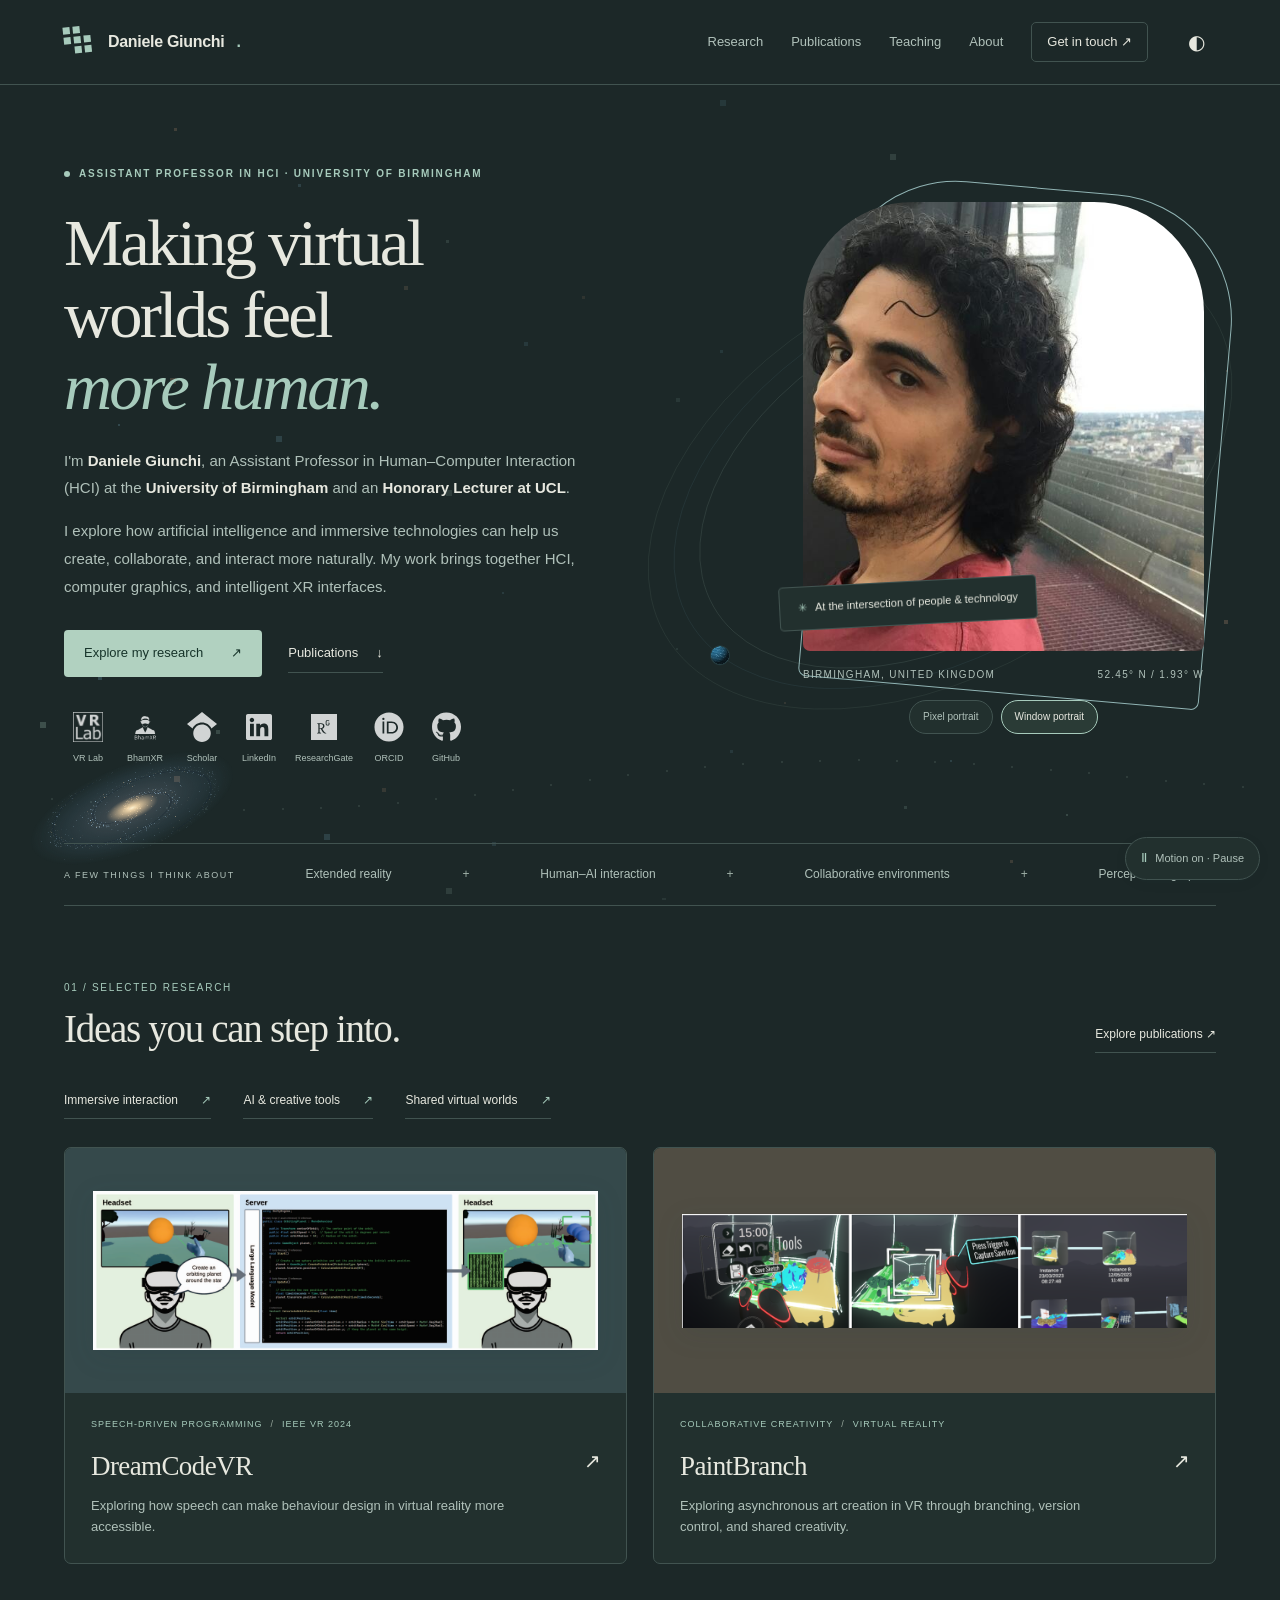
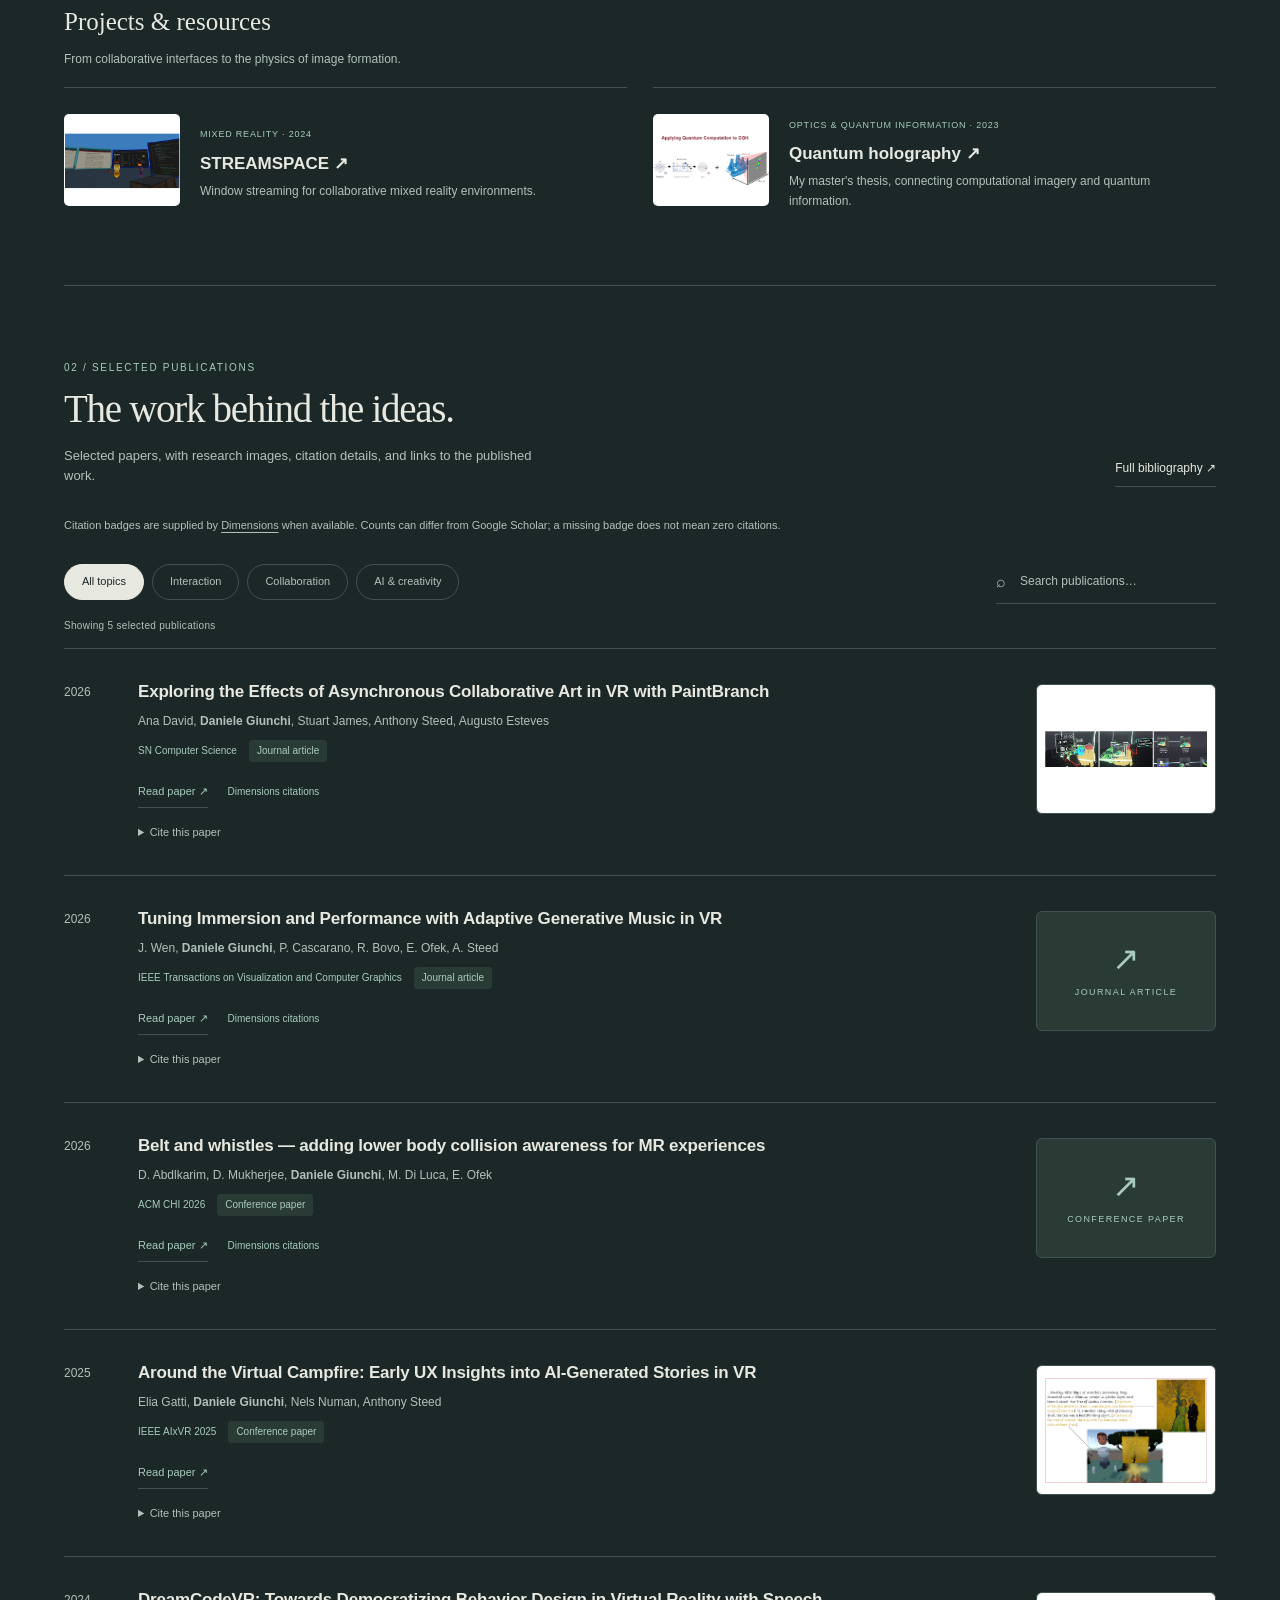
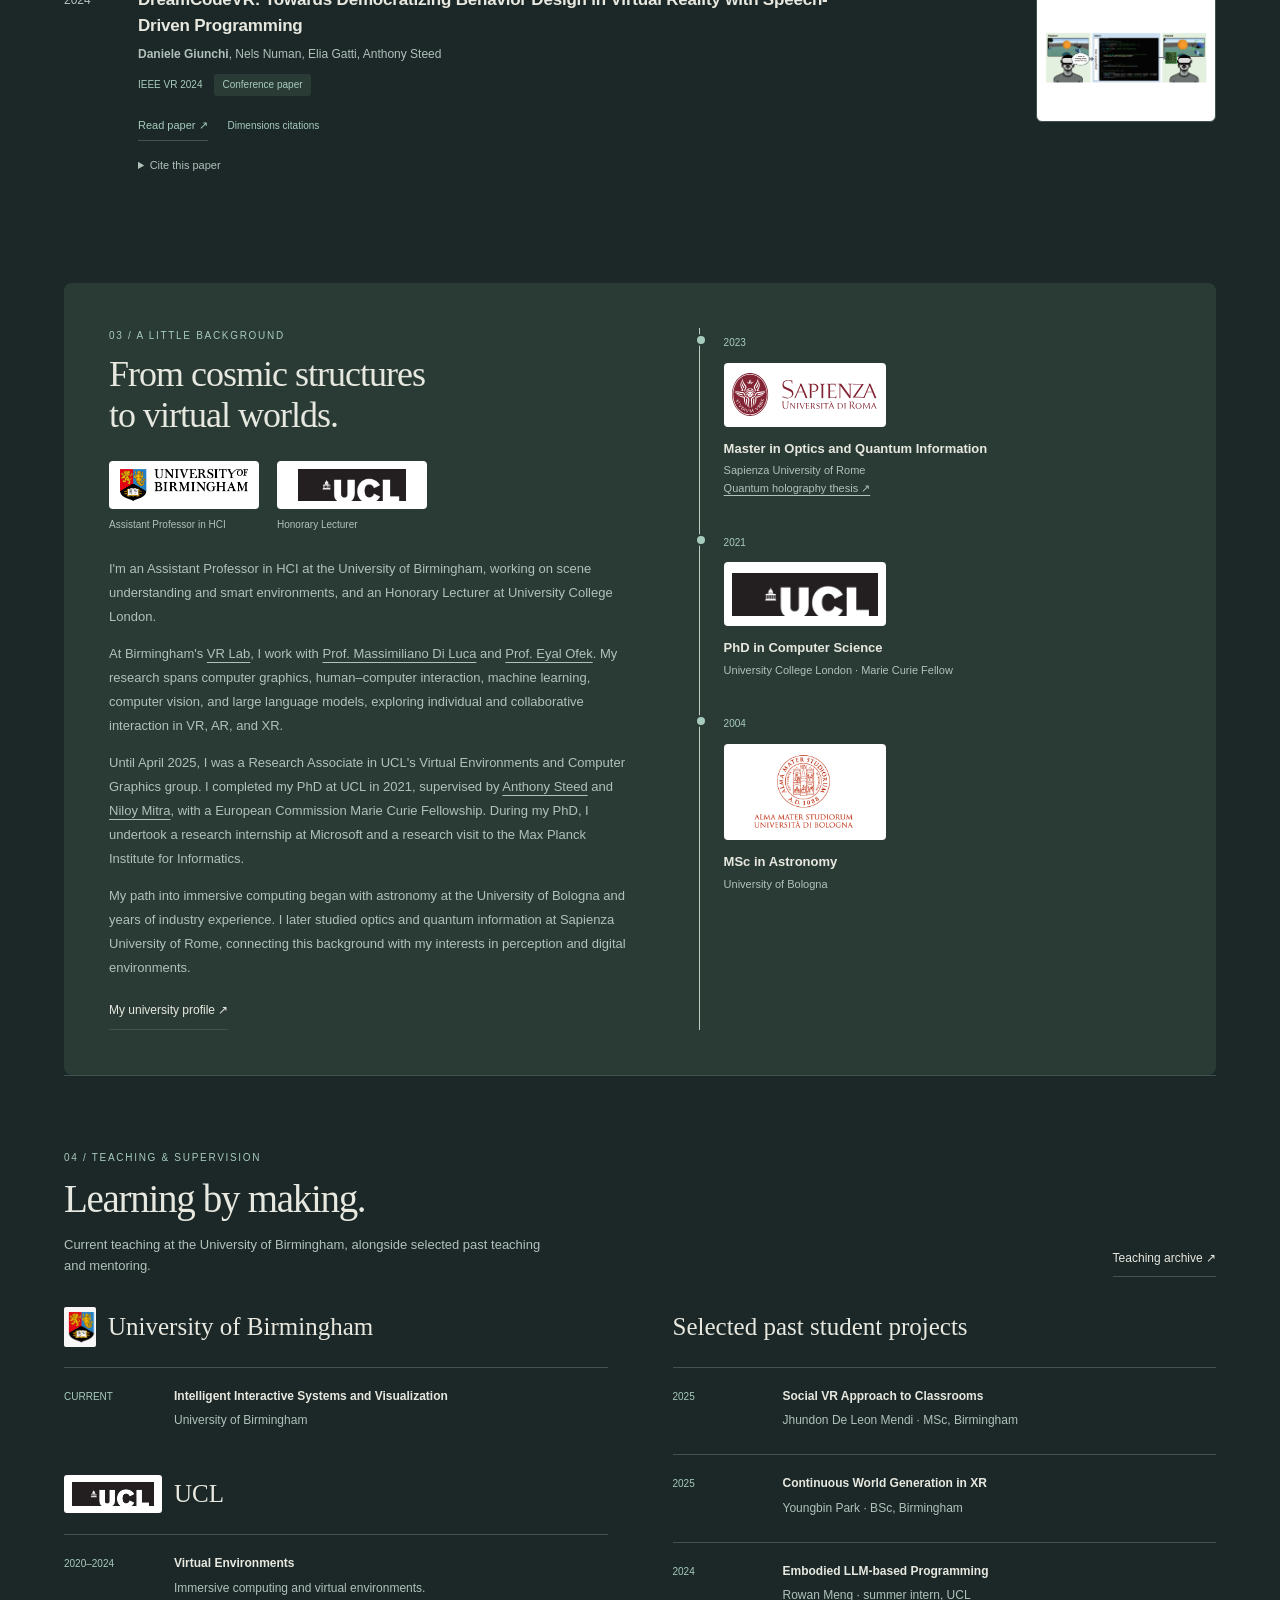
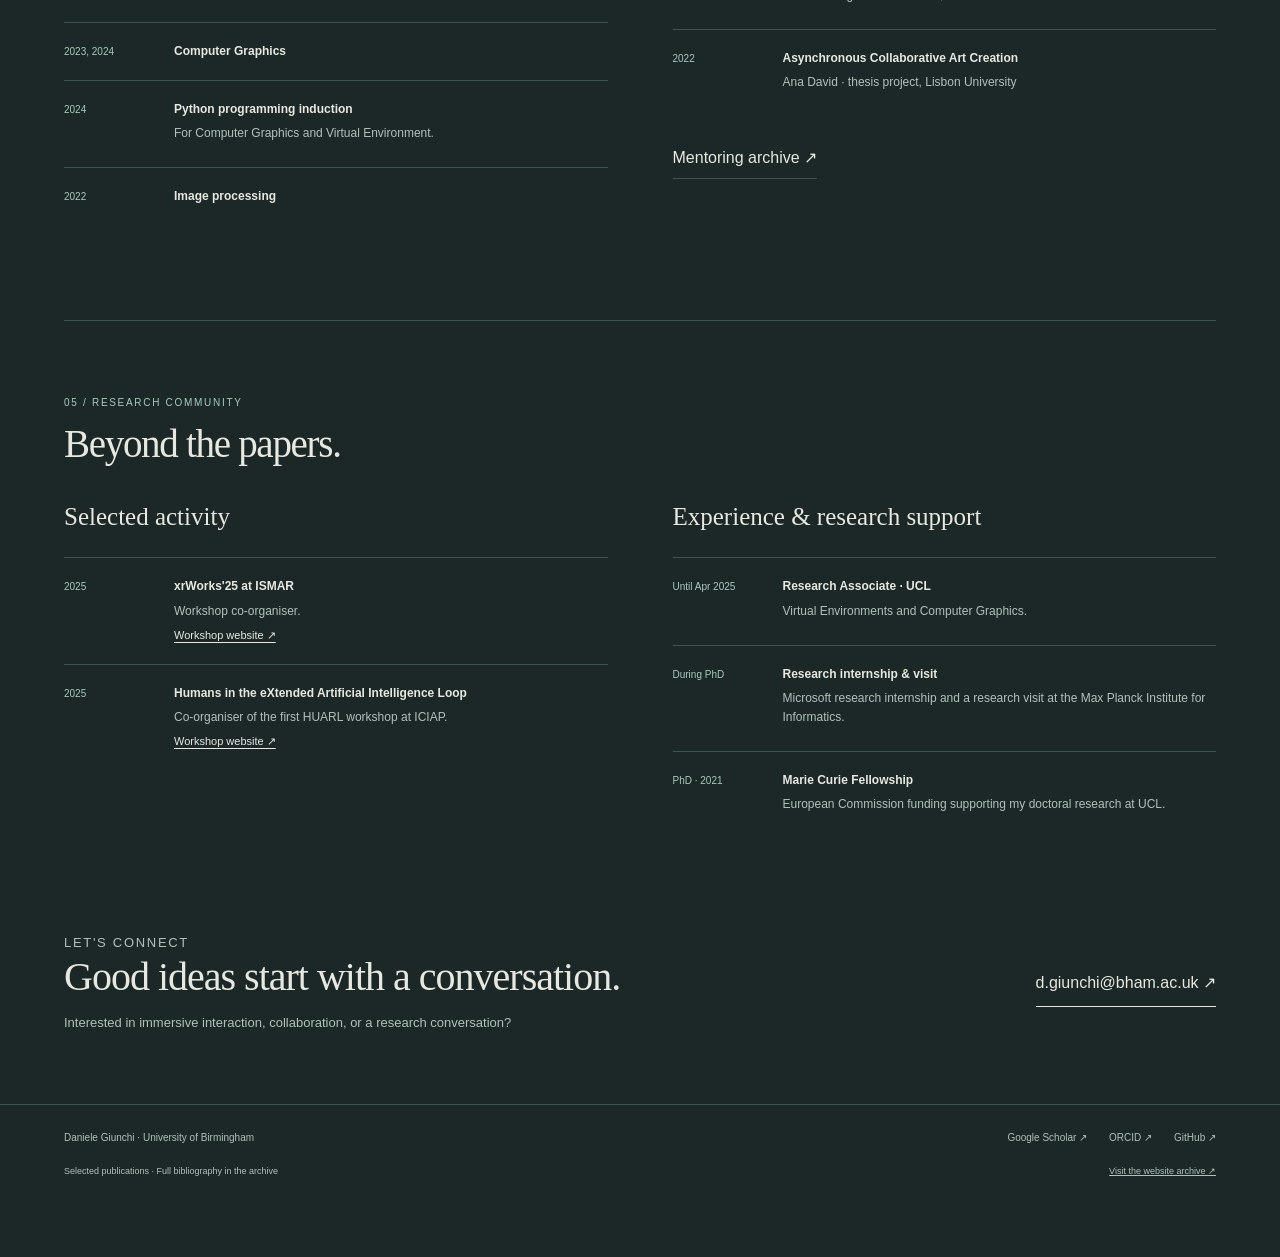
==== commit 95a377b4: "Improve phone layouts and touch navigation" ====
--- a/index.html
+++ b/index.html
@@ -13,7 +13,7 @@
 @media(max-width:650px){html{scroll-padding-top:85px}.wrap{padding:0 22px}.preview-note{font-size:9px}.preview-note strong{margin-right:5px}.nav{min-height:70px;gap:8px;flex-wrap:wrap}.brand{font-size:15px}.brand-symbol{transform:scale(.8)}.menu{display:block;border:1px solid var(--line);background:none;color:var(--ink);border-radius:4px;padding:6px 11px;font-size:12px;min-height:40px}.navlink,.contact-nav{display:none}.nav.expanded .navlink,.nav.expanded .contact-nav{display:block;flex-basis:100%;padding:10px 0}.nav.expanded{padding-bottom:15px}.contact-nav{border:none}.hero{display:flex;flex-direction:column;gap:42px;padding:43px 0 35px;align-items:stretch}.hero h1{font-size:49px;letter-spacing:-2px}.eyebrow{margin-bottom:20px}.intro{font-size:14px}.portrait-block{width:83%;align-self:center}.portrait-frame{aspect-ratio:1/1.02;border-radius:90px 90px 5px 5px}.portrait-meta{font-size:9px}.floating-tag{left:-15px;bottom:52px;font-size:10px}.interests{font-size:11px;gap:9px 15px}.interests .label{flex-basis:100%;margin-bottom:4px}.section{padding:49px 0}.section h2{font-size:34px}.section-heading{align-items:flex-start;gap:16px}.section-heading>a{font-size:10px;white-space:nowrap;padding-top:26px}.research-grid{grid-template-columns:1fr;gap:22px}.research-image{height:210px}.research-body{padding:22px}.filterbar{gap:7px}.chip{padding:7px 13px}.search{margin-left:0;margin-top:12px;width:100%}.search input{width:100%;font-size:13px}.publication{grid-template-columns:43px 1fr 18px;gap:7px;padding:21px 0}.publication h3{font-size:14px}.publication p{font-size:10px}.about-section{display:block;padding:28px;margin-bottom:47px}.about-section h2{font-size:32px}.timeline{margin-top:30px}.contact-section{display:block;padding-bottom:43px}.contact-section h2{font-size:33px}.email{display:inline-block;margin-top:22px;font-size:15px}.footer-inner,.footer-sub{flex-direction:column;gap:12px}.theme{width:36px}.hero-actions{gap:24px}}
 @media(prefers-reduced-motion:reduce){html{scroll-behavior:auto}*{transition:none!important}}
 </style>
-<link href="/assets/site/ambient.css?v=302fff6486" rel="stylesheet"/><link href="/assets/site/publications.css?v=bdb7f88f4c" rel="stylesheet"/><link href="/assets/site/profiles.css?v=b58e896c3b" rel="stylesheet"/><link rel="canonical" href="https://dgiunchi.github.io/"/><meta name="description" content="Daniele Giunchi, Assistant Professor at the University of Birmingham. Research in intelligent XR interfaces, human-computer interaction, and collaborative virtual environments."/></head>
+<link href="/assets/site/ambient.css?v=302fff6486" rel="stylesheet"/><link href="/assets/site/publications.css?v=bdb7f88f4c" rel="stylesheet"/><link href="/assets/site/profiles.css?v=b58e896c3b" rel="stylesheet"/><link href="/assets/site/mobile.css?v=287ca7598d" rel="stylesheet"/><link rel="canonical" href="https://dgiunchi.github.io/"/><meta name="description" content="Daniele Giunchi, Assistant Professor at the University of Birmingham. Research in intelligent XR interfaces, human-computer interaction, and collaborative virtual environments."/></head>
 <body class="theme-dark"><canvas aria-hidden="true" class="ambient-canvas" id="ambient-field"></canvas><button aria-label="Pause background animation" aria-pressed="false" class="motion-toggle" type="button"><span aria-hidden="true" class="motion-icon">Ⅱ</span><span class="motion-label">Pause motion</span></button>
 <a class="skip" href="#main">Skip to content</a>
 
@@ -59,6 +59,7 @@
 function filterPapers(){const query=search.value.trim().toLocaleLowerCase();let count=0;papers.forEach(paper=>{const match=(topic==='all'||paper.dataset.topics.split(' ').includes(topic))&&paper.textContent.toLocaleLowerCase().includes(query);paper.hidden=!match;if(match)count++});document.querySelector('#result-count').textContent='Showing '+count+' of '+papers.length+' selected publications';document.querySelector('.no-results').hidden=count!==0}
 filterButtons.forEach(button=>button.addEventListener('click',()=>{topic=button.dataset.filter;filterButtons.forEach(b=>b.setAttribute('aria-pressed',String(b===button)));filterPapers()}));search.addEventListener('input',filterPapers);
 document.querySelector('.theme').addEventListener('click',event=>{const dark=document.body.classList.toggle('theme-dark');event.currentTarget.setAttribute('aria-label',dark?'Switch to light theme':'Switch to dark theme')});
+document.addEventListener('keydown',event=>{if(event.key==='Escape'&&nav.classList.contains('expanded')){nav.classList.remove('expanded');menu.setAttribute('aria-expanded','false');menu.focus()}});
 const menu=document.querySelector('.menu'),nav=document.querySelector('.nav');menu.addEventListener('click',()=>{const expanded=nav.classList.toggle('expanded');menu.setAttribute('aria-expanded',String(expanded))});document.querySelectorAll('.nav a').forEach(a=>a.addEventListener('click',()=>{nav.classList.remove('expanded');menu.setAttribute('aria-expanded','false')}));
 </script><script src="/assets/site/ambient.js?v=2494555bb2"></script><script>
 document.querySelectorAll('.portrait-choice').forEach(button=>button.addEventListener('click',()=>{
--- a/assets/site/mobile.css
+++ b/assets/site/mobile.css
@@ -0,0 +1,32 @@
+/* Phone layouts and touch controls; no device detection is needed. */
+@media (max-width:650px){
+  .menu,.theme,.chip,.portrait-choice,.copy-citation,.motion-toggle{min-height:44px}
+  .theme{width:44px;flex-shrink:0}
+  .hero-actions{flex-wrap:wrap;gap:12px 24px}
+  .hero-actions a,.paper-actions>a,.citation-details summary,.topic-links a,.socials a{min-height:44px;display:inline-flex;align-items:center}
+  .search input{font-size:16px;min-height:44px;min-width:0}
+  .search{flex:1 1 100%}
+  .socials{flex-wrap:wrap;gap:6px 22px}
+  .nav.expanded{max-height:calc(100svh - 12px);overflow-y:auto}
+  .nav.expanded .navlink,.nav.expanded .contact-nav{min-height:44px}
+  .motion-toggle{right:max(12px,env(safe-area-inset-right));bottom:max(12px,env(safe-area-inset-bottom))}
+  .footer{padding-bottom:calc(84px + env(safe-area-inset-bottom))}
+  .resource-card>div,.record-list li>div,.institution-heading>span{min-width:0;overflow-wrap:break-word}
+}
+@media (max-width:480px){
+  .hero h1{font-size:clamp(39px,11.7vw,49px)}
+  .section-heading{flex-wrap:wrap;gap:12px}
+  .section-heading>a{padding-top:0;min-height:44px;display:inline-flex;align-items:center}
+  .publication{grid-template-columns:minmax(0,1fr)}
+  .publication-body{grid-column:1;grid-row:3}
+  .publication h3{font-size:16px}
+  .publication p{font-size:12px}
+  .paper-thumbnail{grid-column:1;grid-row:2;width:150px;min-height:96px}
+  .paper-thumbnail img{height:86px}
+  .profile-icon{min-width:44px}
+}
+@media (max-width:360px){
+  .nav .brand{font-size:13px;gap:6px}
+  .nav .brand-symbol{width:24px;height:24px}
+  .nav{gap:6px}
+}
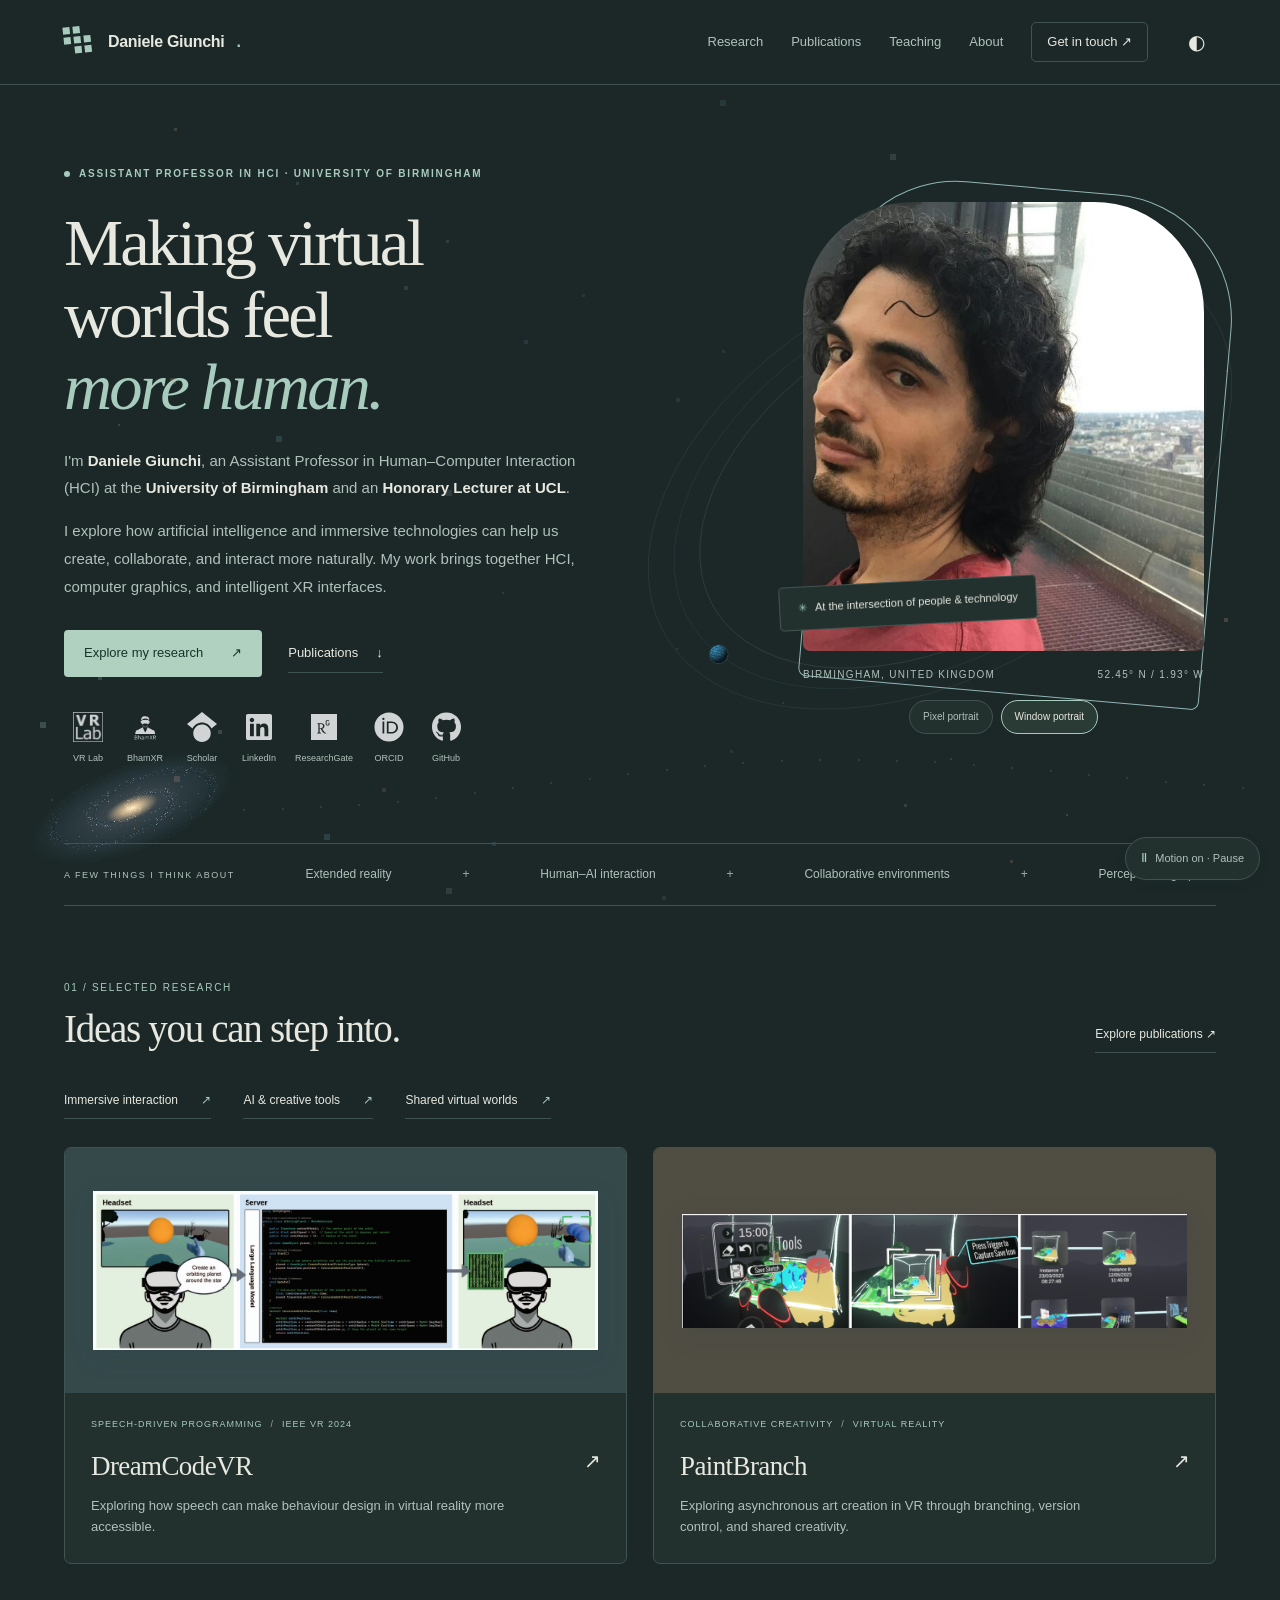
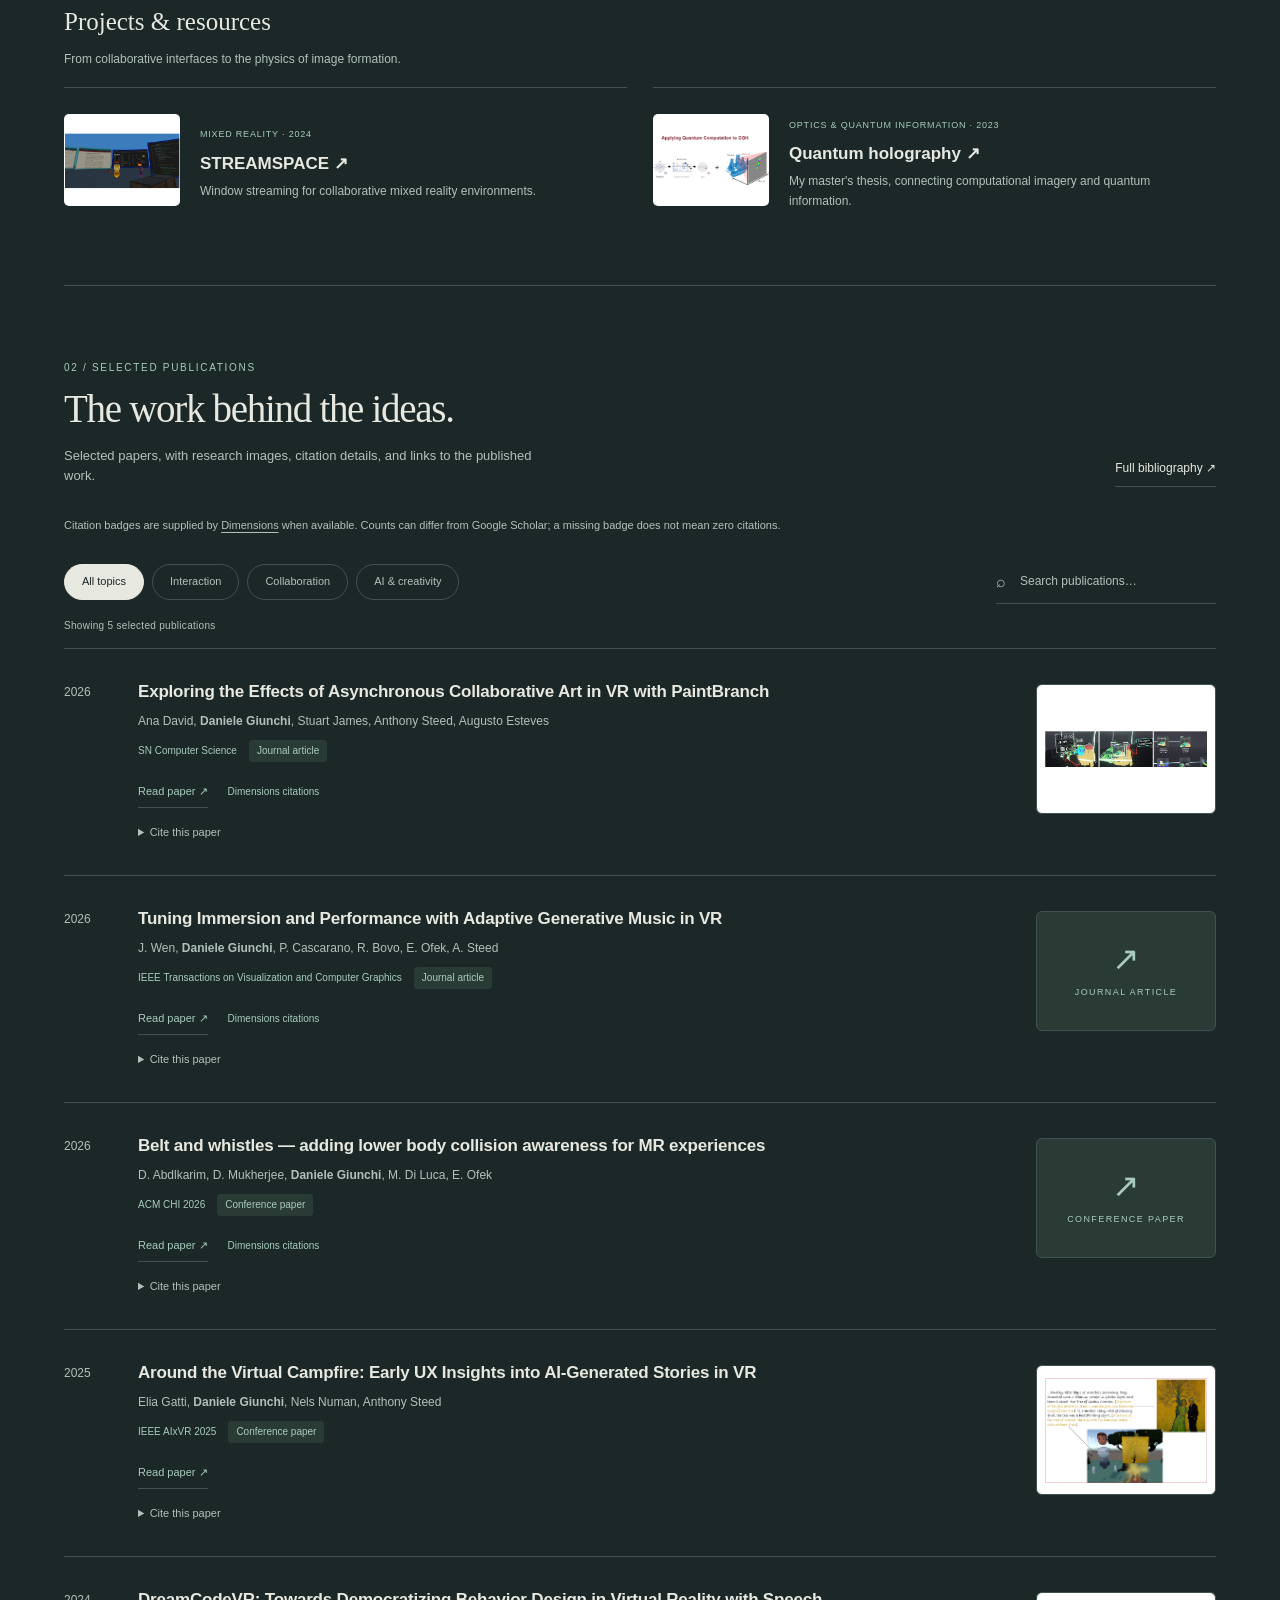
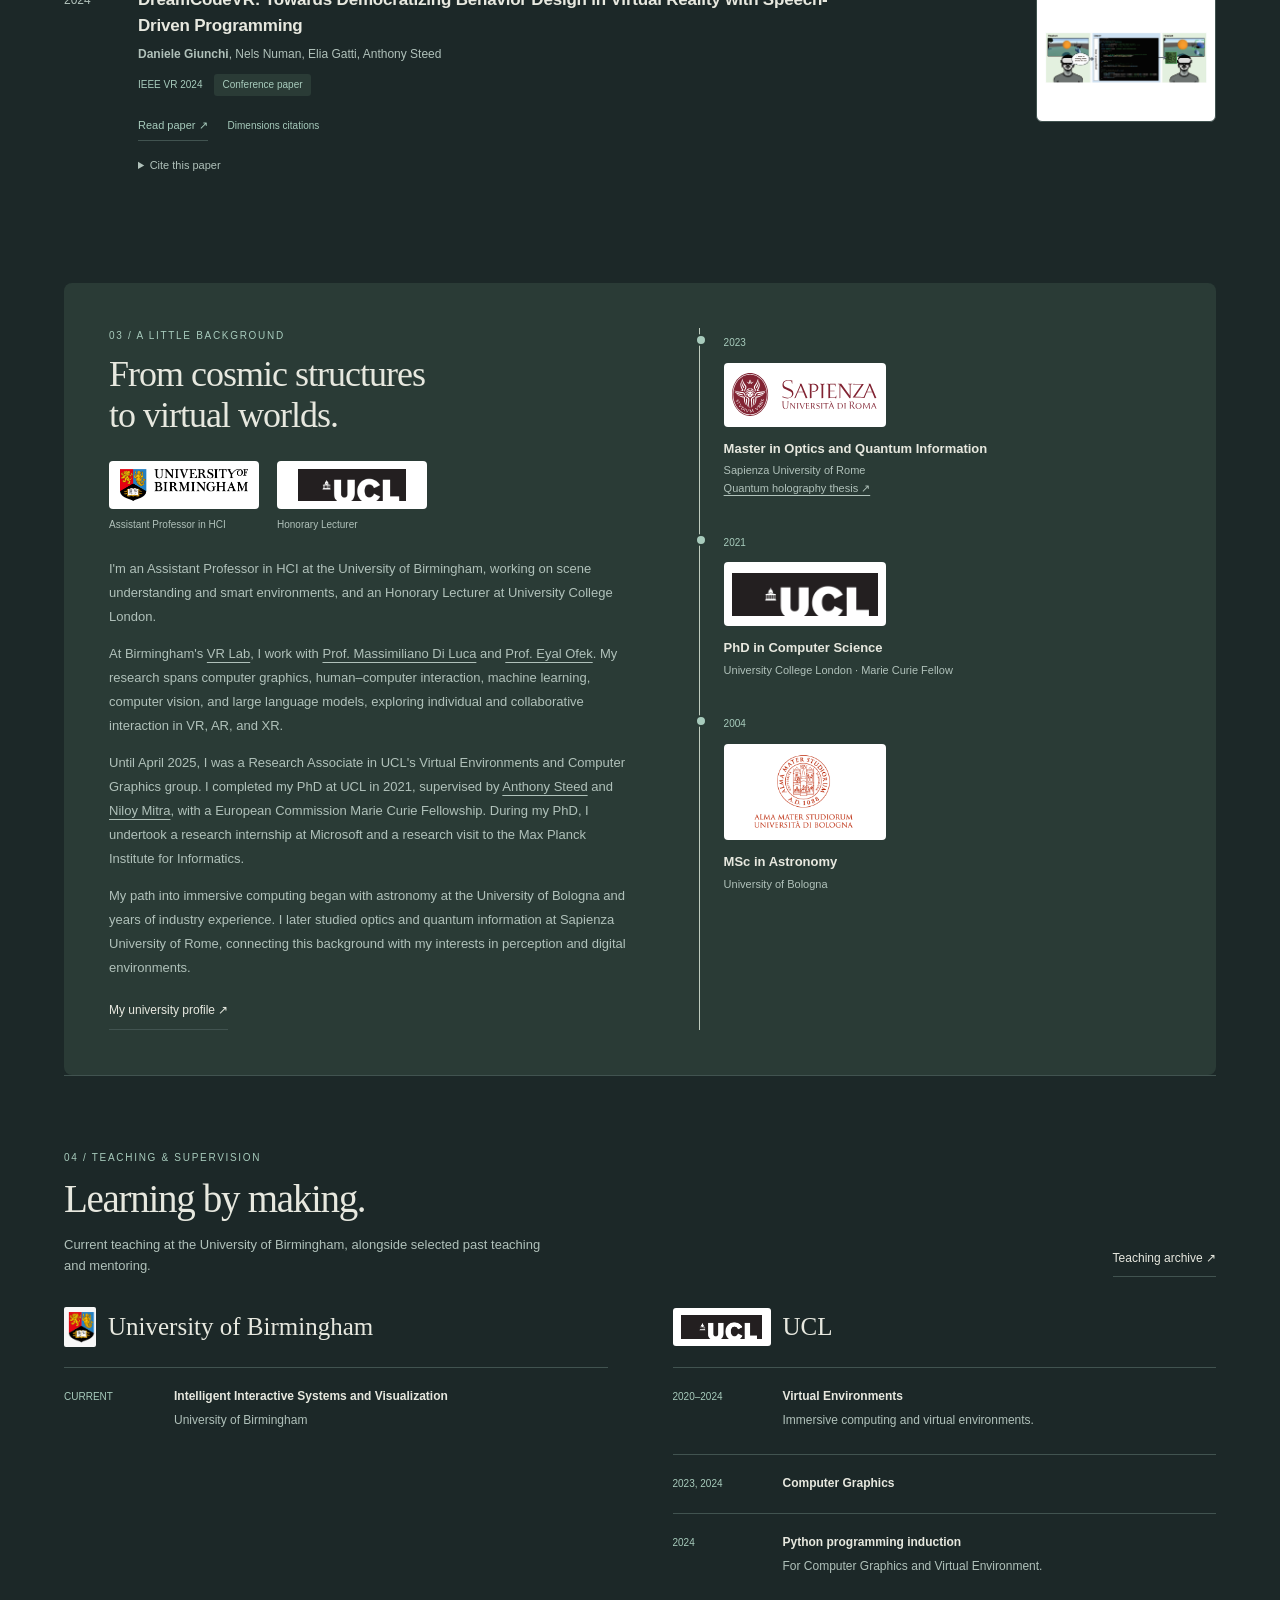
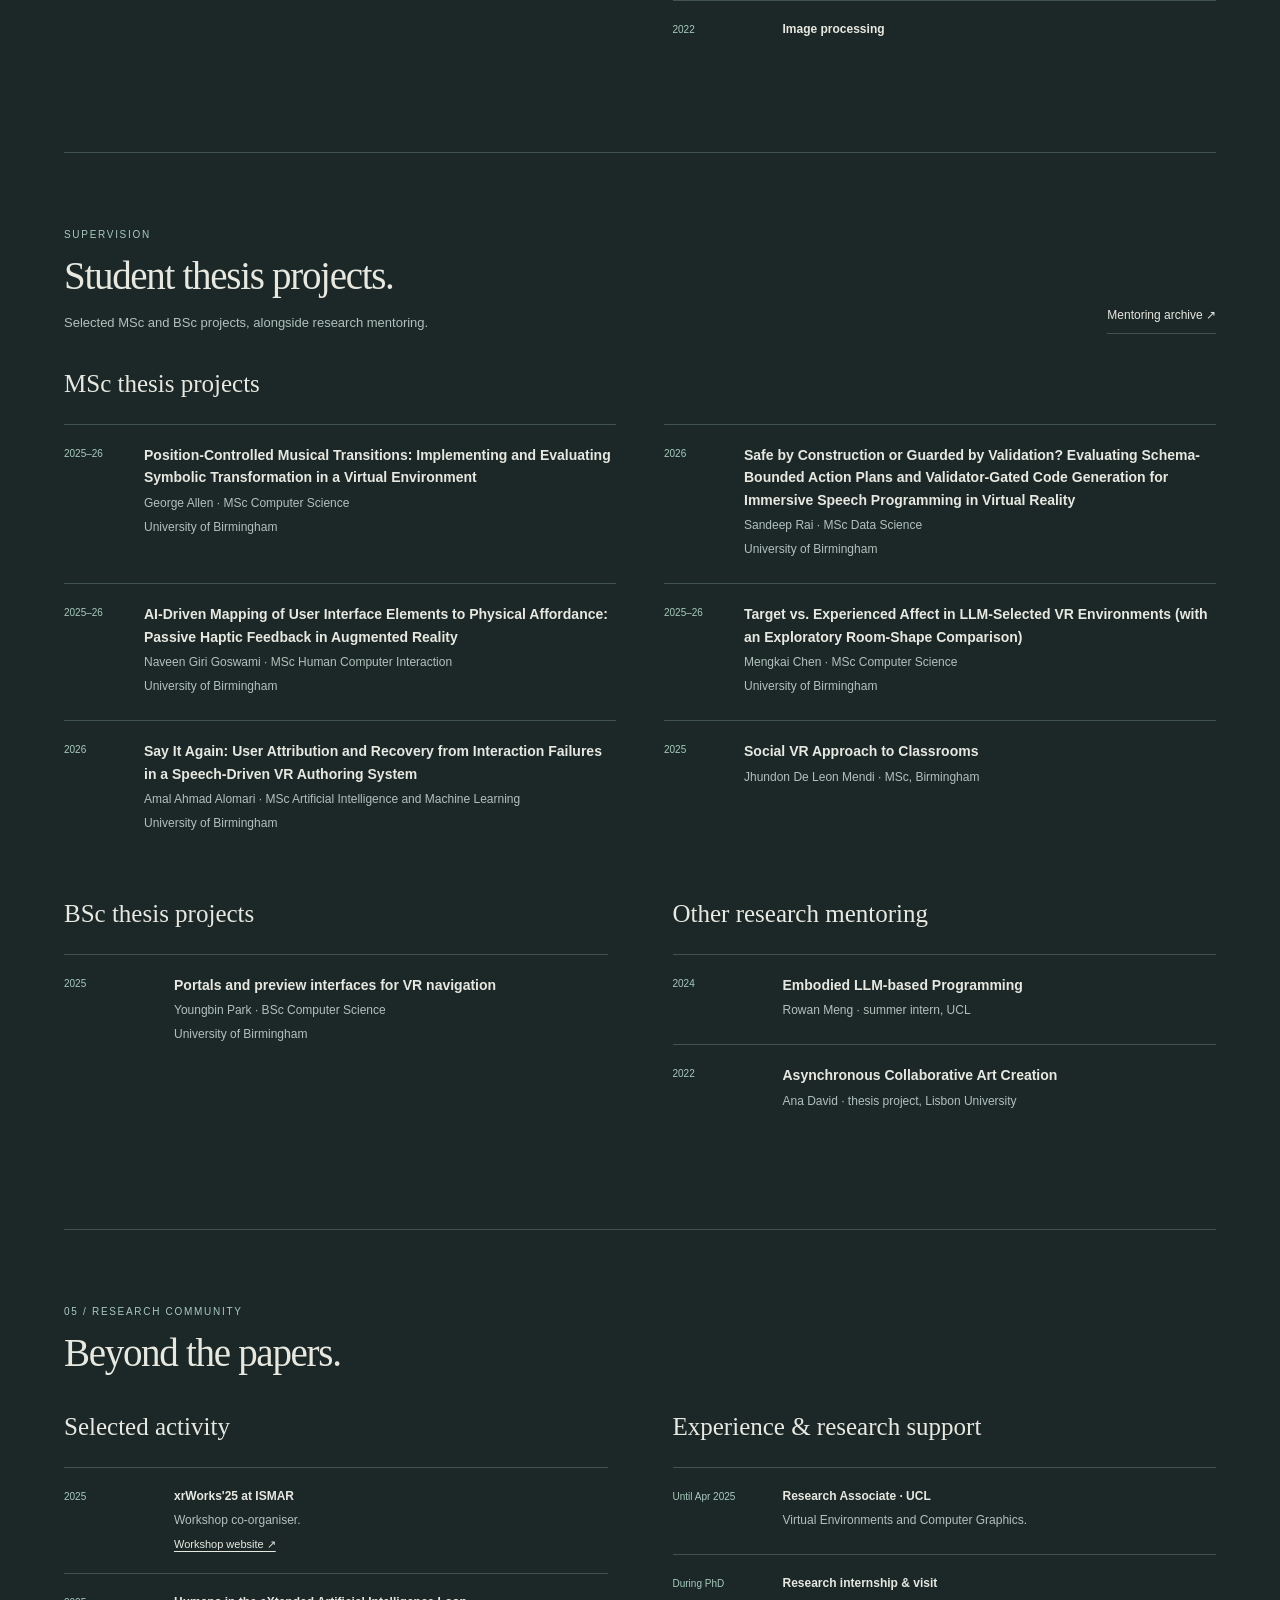
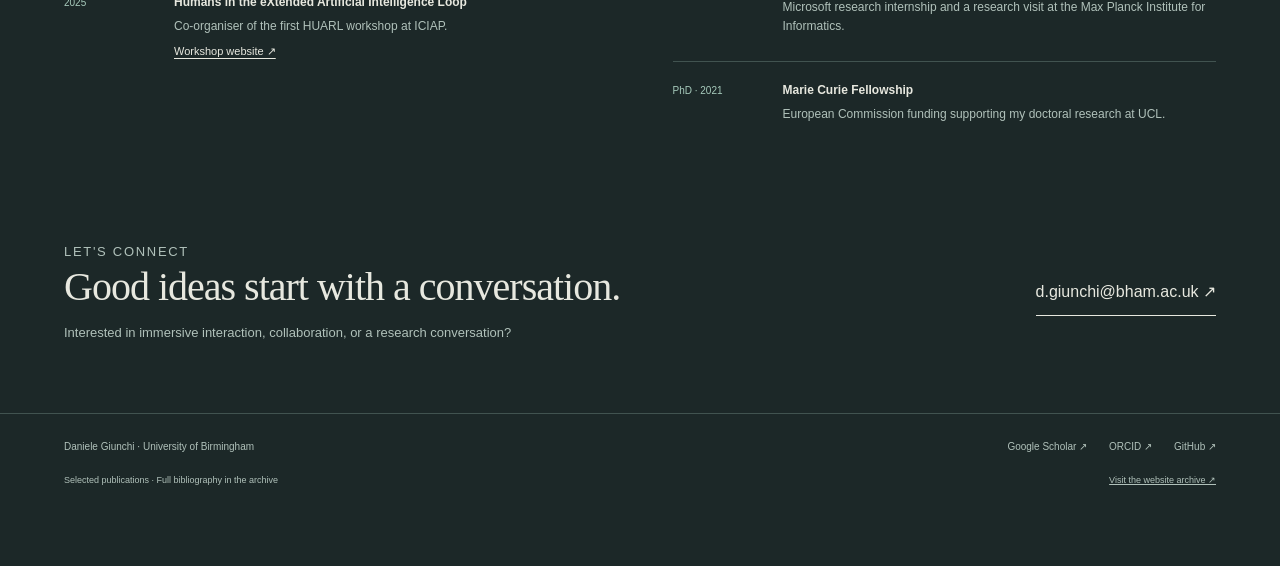
==== commit 228f82e6: "Correct portal supervision and add verified MSc thesis projects" ====
--- a/index.html
+++ b/index.html
@@ -13,7 +13,7 @@
 @media(max-width:650px){html{scroll-padding-top:85px}.wrap{padding:0 22px}.preview-note{font-size:9px}.preview-note strong{margin-right:5px}.nav{min-height:70px;gap:8px;flex-wrap:wrap}.brand{font-size:15px}.brand-symbol{transform:scale(.8)}.menu{display:block;border:1px solid var(--line);background:none;color:var(--ink);border-radius:4px;padding:6px 11px;font-size:12px;min-height:40px}.navlink,.contact-nav{display:none}.nav.expanded .navlink,.nav.expanded .contact-nav{display:block;flex-basis:100%;padding:10px 0}.nav.expanded{padding-bottom:15px}.contact-nav{border:none}.hero{display:flex;flex-direction:column;gap:42px;padding:43px 0 35px;align-items:stretch}.hero h1{font-size:49px;letter-spacing:-2px}.eyebrow{margin-bottom:20px}.intro{font-size:14px}.portrait-block{width:83%;align-self:center}.portrait-frame{aspect-ratio:1/1.02;border-radius:90px 90px 5px 5px}.portrait-meta{font-size:9px}.floating-tag{left:-15px;bottom:52px;font-size:10px}.interests{font-size:11px;gap:9px 15px}.interests .label{flex-basis:100%;margin-bottom:4px}.section{padding:49px 0}.section h2{font-size:34px}.section-heading{align-items:flex-start;gap:16px}.section-heading>a{font-size:10px;white-space:nowrap;padding-top:26px}.research-grid{grid-template-columns:1fr;gap:22px}.research-image{height:210px}.research-body{padding:22px}.filterbar{gap:7px}.chip{padding:7px 13px}.search{margin-left:0;margin-top:12px;width:100%}.search input{width:100%;font-size:13px}.publication{grid-template-columns:43px 1fr 18px;gap:7px;padding:21px 0}.publication h3{font-size:14px}.publication p{font-size:10px}.about-section{display:block;padding:28px;margin-bottom:47px}.about-section h2{font-size:32px}.timeline{margin-top:30px}.contact-section{display:block;padding-bottom:43px}.contact-section h2{font-size:33px}.email{display:inline-block;margin-top:22px;font-size:15px}.footer-inner,.footer-sub{flex-direction:column;gap:12px}.theme{width:36px}.hero-actions{gap:24px}}
 @media(prefers-reduced-motion:reduce){html{scroll-behavior:auto}*{transition:none!important}}
 </style>
-<link href="/assets/site/ambient.css?v=302fff6486" rel="stylesheet"/><link href="/assets/site/publications.css?v=bdb7f88f4c" rel="stylesheet"/><link href="/assets/site/profiles.css?v=b58e896c3b" rel="stylesheet"/><link href="/assets/site/mobile.css?v=287ca7598d" rel="stylesheet"/><link rel="canonical" href="https://dgiunchi.github.io/"/><meta name="description" content="Daniele Giunchi, Assistant Professor at the University of Birmingham. Research in intelligent XR interfaces, human-computer interaction, and collaborative virtual environments."/></head>
+<link href="/assets/site/ambient.css?v=302fff6486" rel="stylesheet"/><link href="/assets/site/publications.css?v=9c549238f4" rel="stylesheet"/><link href="/assets/site/profiles.css?v=b58e896c3b" rel="stylesheet"/><link href="/assets/site/mobile.css?v=287ca7598d" rel="stylesheet"/><link rel="canonical" href="https://dgiunchi.github.io/"/><meta name="description" content="Daniele Giunchi, Assistant Professor at the University of Birmingham. Research in intelligent XR interfaces, human-computer interaction, and collaborative virtual environments."/></head>
 <body class="theme-dark"><canvas aria-hidden="true" class="ambient-canvas" id="ambient-field"></canvas><button aria-label="Pause background animation" aria-pressed="false" class="motion-toggle" type="button"><span aria-hidden="true" class="motion-icon">Ⅱ</span><span class="motion-label">Pause motion</span></button>
 <a class="skip" href="#main">Skip to content</a>
 
@@ -49,7 +49,7 @@
 </section>
 <section aria-labelledby="about-title" class="about-section" id="about"><div><p class="kicker">03 / A little background</p><h2 id="about-title">From cosmic structures<br/>to virtual worlds.</h2><div aria-label="Current academic affiliations" class="affiliation-logos"><a href="https://www.birmingham.ac.uk/staff/profiles/computer-science/academic-staff/giunchi-daniele"><img alt="University of Birmingham" height="42" src="/assets/site/icons/birmingham.jpg" width="140"/><span>Assistant Professor in HCI</span></a><a href="https://www.ucl.ac.uk/"><span class="ucl-logo-surface"><img alt="University College London" class="ucl-supplied-mark" height="42" src="/assets/site/icons/ucl-supplied.png" width="140"/></span><span>Honorary Lecturer</span></a></div><p class="about-copy">I'm an Assistant Professor in HCI at the University of Birmingham, working on scene understanding and smart environments, and an Honorary Lecturer at University College London.</p><p class="about-copy">At Birmingham's <a href="https://virtualrealitylab.netlify.app/">VR Lab</a>, I work with <a href="https://massimilianodiluca.info/">Prof. Massimiliano Di Luca</a> and <a href="https://eyalofek.org/">Prof. Eyal Ofek</a>. My research spans computer graphics, human–computer interaction, machine learning, computer vision, and large language models, exploring individual and collaborative interaction in VR, AR, and XR.</p><p class="about-copy">Until April 2025, I was a Research Associate in UCL's Virtual Environments and Computer Graphics group. I completed my PhD at UCL in 2021, supervised by <a href="https://wp.cs.ucl.ac.uk/anthonysteed/">Anthony Steed</a> and <a href="https://www0.cs.ucl.ac.uk/staff/N.Mitra/">Niloy Mitra</a>, with a European Commission Marie Curie Fellowship. During my PhD, I undertook a research internship at Microsoft and a research visit to the Max Planck Institute for Informatics.</p><p class="about-copy">My path into immersive computing began with astronomy at the University of Bologna and years of industry experience. I later studied optics and quantum information at Sapienza University of Rome, connecting this background with my interests in perception and digital environments.</p><a class="text-link" href="https://www.birmingham.ac.uk/staff/profiles/computer-science/academic-staff/giunchi-daniele" style="font-size:12px">My university profile ↗</a></div>
 <div class="timeline"><div class="education" id="quantum"><time>2023</time><a class="education-logo" href="https://www.uniroma1.it/en"><img alt="Sapienza University of Rome" height="54" loading="lazy" src="/assets/site/icons/sapienza.svg" width="150"/></a><h3>Master in Optics and Quantum Information</h3><p>Sapienza University of Rome</p><p><a href="/store/TowardsQuantumComputerGeneratedHolography.pdf" style="text-decoration:underline;text-underline-offset:3px">Quantum holography thesis ↗</a></p></div><div class="education"><time>2021</time><a class="education-logo" href="https://www.ucl.ac.uk/"><img alt="University College London" class="ucl-supplied-mark" height="54" loading="lazy" src="/assets/site/icons/ucl-supplied.png" width="150"/></a><h3>PhD in Computer Science</h3><p>University College London · Marie Curie Fellow</p></div><div class="education"><time>2004</time><a class="education-logo" href="https://www.unibo.it/en"><img alt="University of Bologna" height="54" loading="lazy" src="/assets/site/icons/university-bologna.png" width="150"/></a><h3>MSc in Astronomy</h3><p>University of Bologna</p></div></div></section>
-<section aria-labelledby="teaching-title" class="section teaching-section" id="teaching"><div class="section-heading"><div><p class="kicker">04 / Teaching &amp; supervision</p><h2 id="teaching-title">Learning by making.</h2><p class="pub-intro">Current teaching at the University of Birmingham, alongside selected past teaching and mentoring.</p></div><a href="/legacy.html#teaching">Teaching archive ↗</a></div><div class="academic-grid"><div><h3 class="institution-heading"><img alt="" class="teaching-crest" height="40" src="/assets/site/icons/birmingham-crest.png" width="32"/><span>University of Birmingham</span></h3><ul class="record-list"><li><span class="kicker" style="letter-spacing:0;font-size:10px;padding-top:2px">Current</span><div><strong>Intelligent Interactive Systems and Visualization</strong><p>University of Birmingham</p></div></li></ul><h3 class="institution-heading"><span class="teaching-ucl-mark"><img alt="" class="ucl-supplied-mark" height="24" src="/assets/site/icons/ucl-supplied.png" width="82"/></span><span>UCL</span></h3><ul class="record-list"><li><time>2020–2024</time><div><strong>Virtual Environments</strong><p>Immersive computing and virtual environments.</p></div></li><li><time>2023, 2024</time><div><strong>Computer Graphics</strong></div></li><li><time>2024</time><div><strong>Python programming induction</strong><p>For Computer Graphics and Virtual Environment.</p></div></li><li><time>2022</time><div><strong>Image processing</strong></div></li></ul></div><div id="mentoring"><h3>Selected past student projects</h3><ul class="record-list"><li><time>2025</time><div><strong>Social VR Approach to Classrooms</strong><p>Jhundon De Leon Mendi · MSc, Birmingham</p></div></li><li><time>2025</time><div><strong>Continuous World Generation in XR</strong><p>Youngbin Park · BSc, Birmingham</p></div></li><li><time>2024</time><div><strong>Embodied LLM-based Programming</strong><p>Rowan Meng · summer intern, UCL</p></div></li><li><time>2022</time><div><strong>Asynchronous Collaborative Art Creation</strong><p>Ana David · thesis project, Lisbon University</p></div></li></ul><a class="text-link" href="/legacy.html#mentoring">Mentoring archive ↗</a></div></div></section>
+<section aria-labelledby="teaching-title" class="section teaching-section" id="teaching"><div class="section-heading"><div><p class="kicker">04 / Teaching &amp; supervision</p><h2 id="teaching-title">Learning by making.</h2><p class="pub-intro">Current teaching at the University of Birmingham, alongside selected past teaching and mentoring.</p></div><a href="/legacy.html#teaching">Teaching archive ↗</a></div><div class="academic-grid"><div><h3 class="institution-heading"><img alt="" class="teaching-crest" height="40" src="/assets/site/icons/birmingham-crest.png" width="32"/><span>University of Birmingham</span></h3><ul class="record-list"><li><span class="kicker" style="letter-spacing:0;font-size:10px;padding-top:2px">Current</span><div><strong>Intelligent Interactive Systems and Visualization</strong><p>University of Birmingham</p></div></li></ul></div><div><h3 class="institution-heading"><span class="teaching-ucl-mark"><img alt="" class="ucl-supplied-mark" height="24" src="/assets/site/icons/ucl-supplied.png" width="82"/></span><span>UCL</span></h3><ul class="record-list"><li><time>2020–2024</time><div><strong>Virtual Environments</strong><p>Immersive computing and virtual environments.</p></div></li><li><time>2023, 2024</time><div><strong>Computer Graphics</strong></div></li><li><time>2024</time><div><strong>Python programming induction</strong><p>For Computer Graphics and Virtual Environment.</p></div></li><li><time>2022</time><div><strong>Image processing</strong></div></li></ul></div></div></section><section aria-labelledby="mentoring-title" class="section supervision-section" id="mentoring"><div class="section-heading"><div><p class="kicker">Supervision</p><h2 id="mentoring-title">Student thesis projects.</h2><p class="pub-intro">Selected MSc and BSc projects, alongside research mentoring.</p></div><a href="/legacy.html#mentoring">Mentoring archive ↗</a></div><h3 class="thesis-group-title">MSc thesis projects</h3><ul class="record-list thesis-grid"><li><time>2025–26</time><div><strong>Position-Controlled Musical Transitions: Implementing and Evaluating Symbolic Transformation in a Virtual Environment</strong><p>George Allen · MSc Computer Science</p><p>University of Birmingham</p></div></li><li><time>2026</time><div><strong>Safe by Construction or Guarded by Validation? Evaluating Schema-Bounded Action Plans and Validator-Gated Code Generation for Immersive Speech Programming in Virtual Reality</strong><p>Sandeep Rai · MSc Data Science</p><p>University of Birmingham</p></div></li><li><time>2025–26</time><div><strong>AI-Driven Mapping of User Interface Elements to Physical Affordance: Passive Haptic Feedback in Augmented Reality</strong><p>Naveen Giri Goswami · MSc Human Computer Interaction</p><p>University of Birmingham</p></div></li><li><time>2025–26</time><div><strong>Target vs. Experienced Affect in LLM-Selected VR Environments (with an Exploratory Room-Shape Comparison)</strong><p>Mengkai Chen · MSc Computer Science</p><p>University of Birmingham</p></div></li><li><time>2026</time><div><strong>Say It Again: User Attribution and Recovery from Interaction Failures in a Speech-Driven VR Authoring System</strong><p>Amal Ahmad Alomari · MSc Artificial Intelligence and Machine Learning</p><p>University of Birmingham</p></div></li><li><time>2025</time><div><strong>Social VR Approach to Classrooms</strong><p>Jhundon De Leon Mendi · MSc, Birmingham</p></div></li></ul><div class="academic-grid"><div><h3>BSc thesis projects</h3><ul class="record-list"><li><time>2025</time><div><strong>Portals and preview interfaces for VR navigation</strong><p>Youngbin Park · BSc Computer Science</p><p>University of Birmingham</p></div></li></ul></div><div><h3>Other research mentoring</h3><ul class="record-list"><li><time>2024</time><div><strong>Embodied LLM-based Programming</strong><p>Rowan Meng · summer intern, UCL</p></div></li><li><time>2022</time><div><strong>Asynchronous Collaborative Art Creation</strong><p>Ana David · thesis project, Lisbon University</p></div></li></ul></div></div></section>
 <span id="news"></span><section aria-labelledby="activity-title" class="section activity-section" id="activity"><div class="section-heading"><div><p class="kicker">05 / Research community</p><h2 id="activity-title">Beyond the papers.</h2></div></div><div class="academic-grid"><div><h3>Selected activity</h3><ul class="record-list"><li><time>2025</time><div><strong>xrWorks'25 at ISMAR</strong><p>Workshop co-organiser.</p><a href="https://sites.google.com/view/xrworks25/home">Workshop website ↗</a></div></li><li><time>2025</time><div><strong>Humans in the eXtended Artificial Intelligence Loop</strong><p>Co-organiser of the first HUARL workshop at ICIAP.</p><a href="https://sites.google.com/view/huarl-iciap-2025/">Workshop website ↗</a></div></li></ul></div><div><h3>Experience &amp; research support</h3><ul class="record-list"><li><time>Until Apr 2025</time><div><strong>Research Associate · UCL</strong><p>Virtual Environments and Computer Graphics.</p></div></li><li><time>During PhD</time><div><strong>Research internship &amp; visit</strong><p>Microsoft research internship and a research visit at the Max Planck Institute for Informatics.</p></div></li><li><time>PhD · 2021</time><div><strong>Marie Curie Fellowship</strong><p>European Commission funding supporting my doctoral research at UCL.</p></div></li></ul></div></div></section>
 <section class="contact-section" id="contact"><div><p class="kicker">Let's connect</p><h2>Good ideas start with a conversation.</h2><p>Interested in immersive interaction, collaboration, or a research conversation?</p></div><a class="email" href="mailto:d.giunchi@bham.ac.uk">d.giunchi@bham.ac.uk ↗</a></section>
 </main>
--- a/assets/site/publications.css
+++ b/assets/site/publications.css
@@ -6,3 +6,11 @@
 @media(max-width:900px){.nav{gap:14px}.publication{grid-template-columns:40px minmax(0,1fr) 140px;gap:15px}.paper-thumbnail{width:140px;min-height:106px}.paper-thumbnail img{height:96px}.academic-grid{gap:30px}.resource-card{gap:14px}.resource-card img{width:85px}}
 @media(max-width:650px){.publication{grid-template-columns:1fr 100px;gap:10px 16px}.publication>.year{grid-column:1/-1;padding:0;font-size:11px}.publication-body{grid-column:1;grid-row:2}.publication h3{font-size:14px}.publication p{font-size:11px}.paper-thumbnail{grid-column:2;grid-row:2;width:100px;min-height:82px;padding:5px}.paper-thumbnail img{height:72px}.paper-type small{font-size:7px;letter-spacing:.6px}.paper-type span{font-size:25px}.paper-actions{gap:10px}.paper-metrics{flex-wrap:wrap}.resource-grid,.academic-grid{grid-template-columns:1fr;gap:25px}.resource-card img{width:100px}.record-list li{grid-template-columns:80px 1fr;gap:16px}.topic-links{gap:5px;margin-bottom:24px}.topic-links a{margin-right:10px}.topic-links span{margin-left:10px}}
 @media(max-width:370px){.publication{grid-template-columns:1fr}.publication-body{grid-column:1;grid-row:3}.paper-thumbnail{grid-column:1;grid-row:2;width:130px}}
+
+/* Thesis groups stay distinct from publications and taught modules. */
+.supervision-section{border-top:1px solid var(--line)}
+.thesis-group-title{font-family:var(--serif);font-size:25px;font-weight:400;margin:0 0 8px}
+.thesis-grid{display:grid;grid-template-columns:minmax(0,1fr) minmax(0,1fr);column-gap:48px;margin-bottom:36px}
+.thesis-grid li{grid-template-columns:64px minmax(0,1fr);gap:16px}
+.supervision-section .record-list strong{font-size:14px;line-height:1.6}
+@media(max-width:650px){.thesis-grid{grid-template-columns:minmax(0,1fr)}.thesis-grid li{grid-template-columns:64px minmax(0,1fr);gap:12px}}
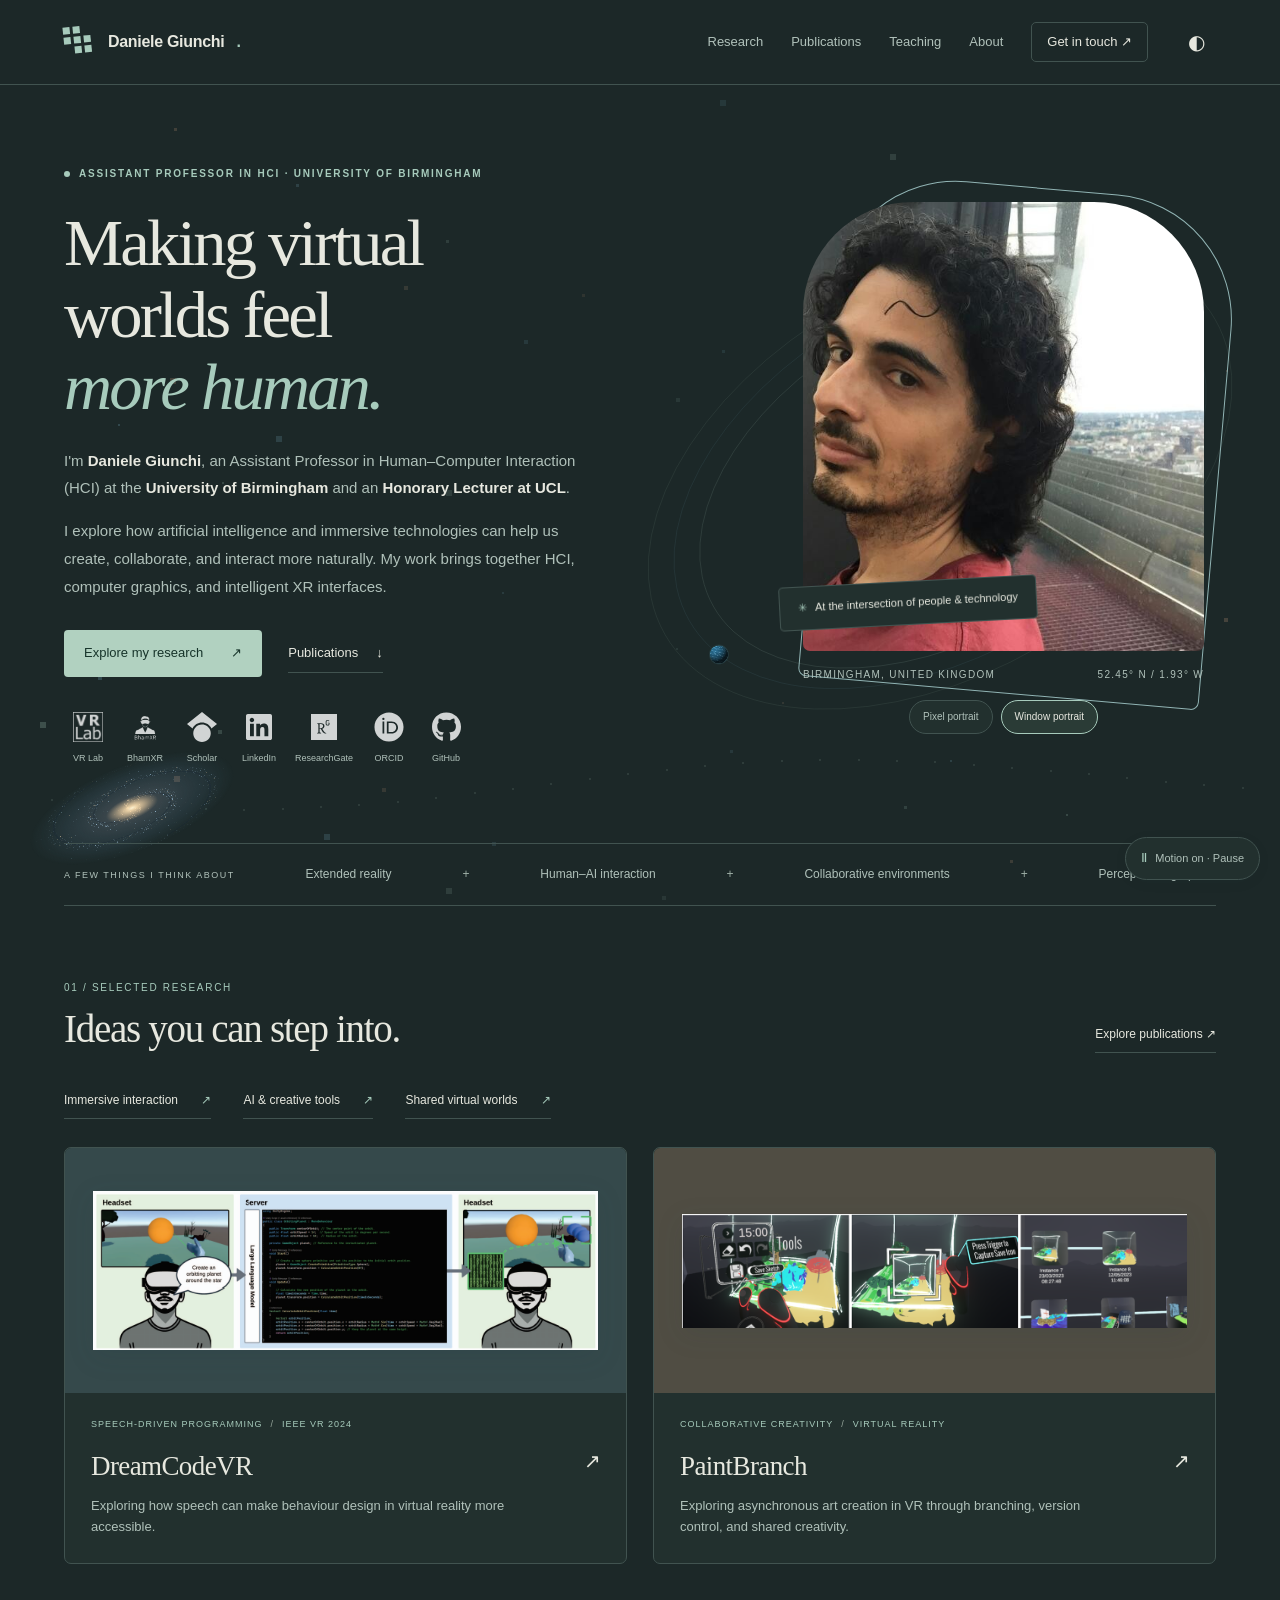
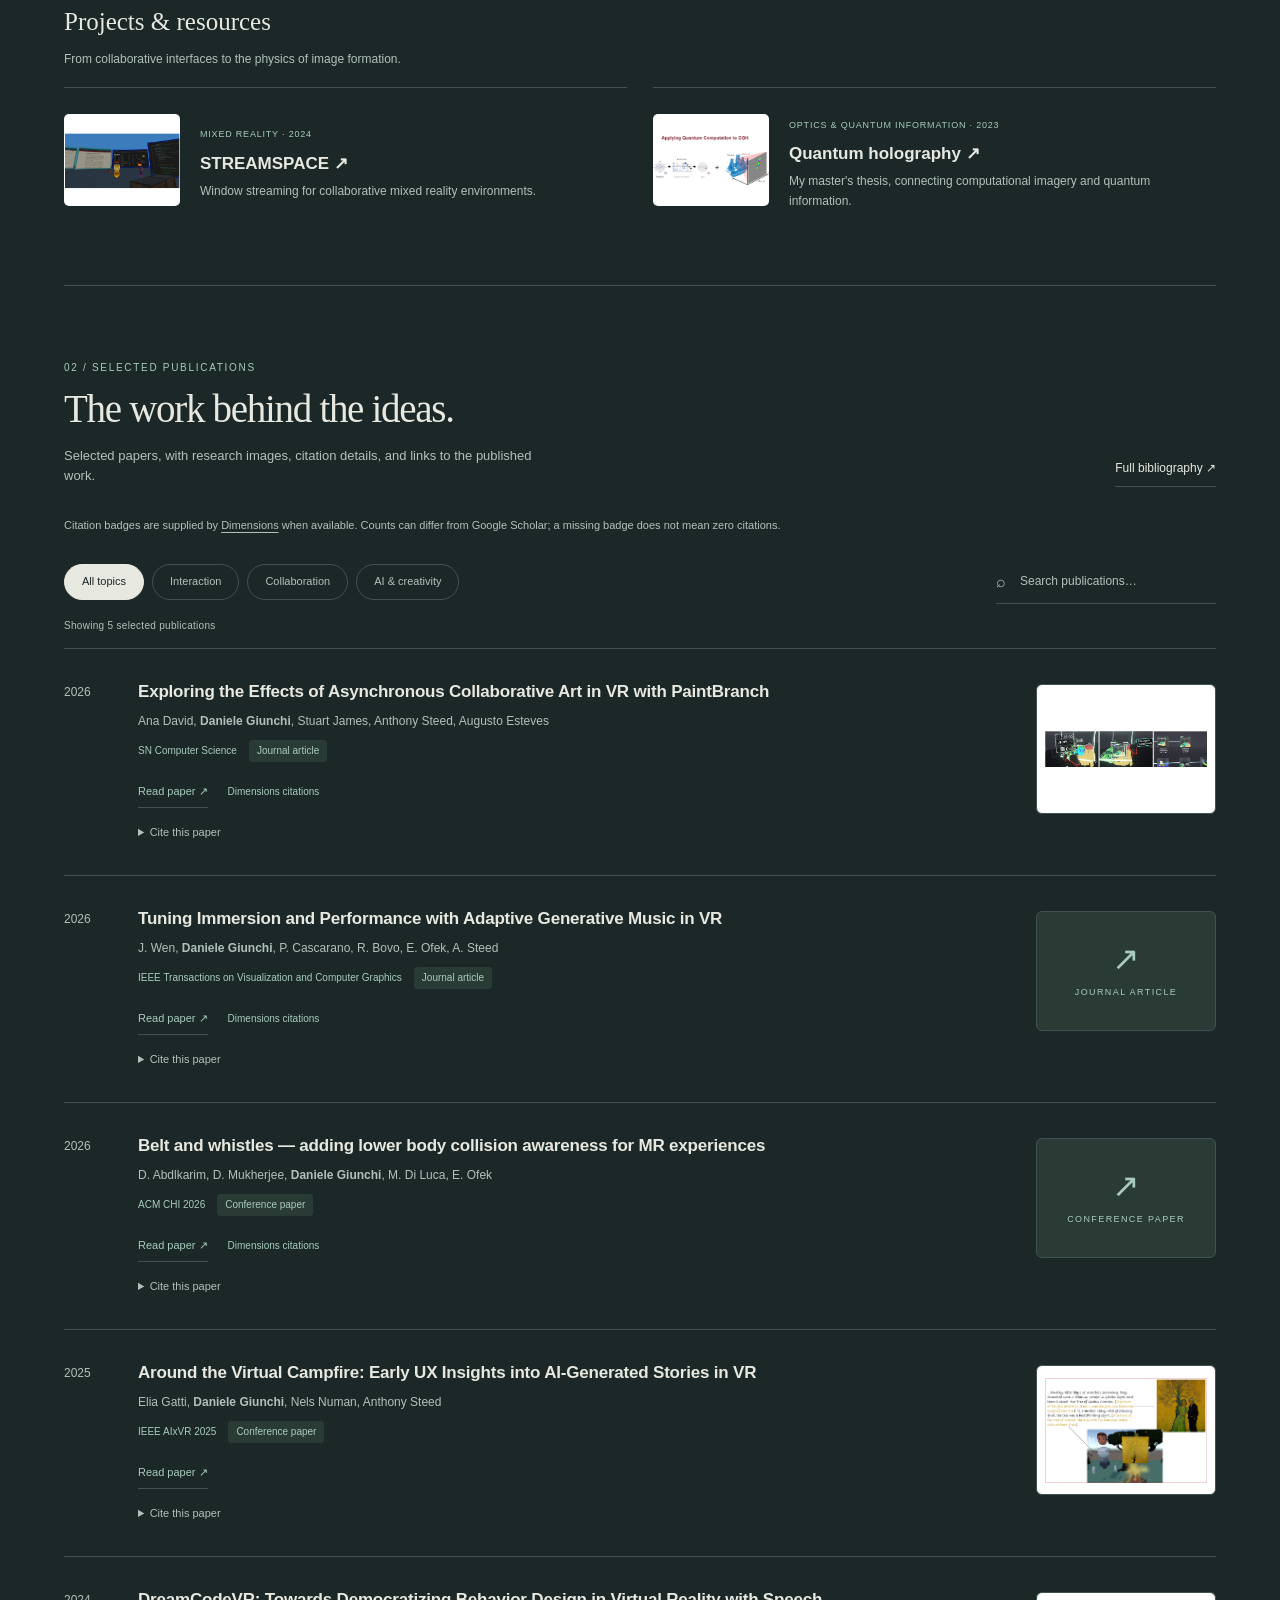
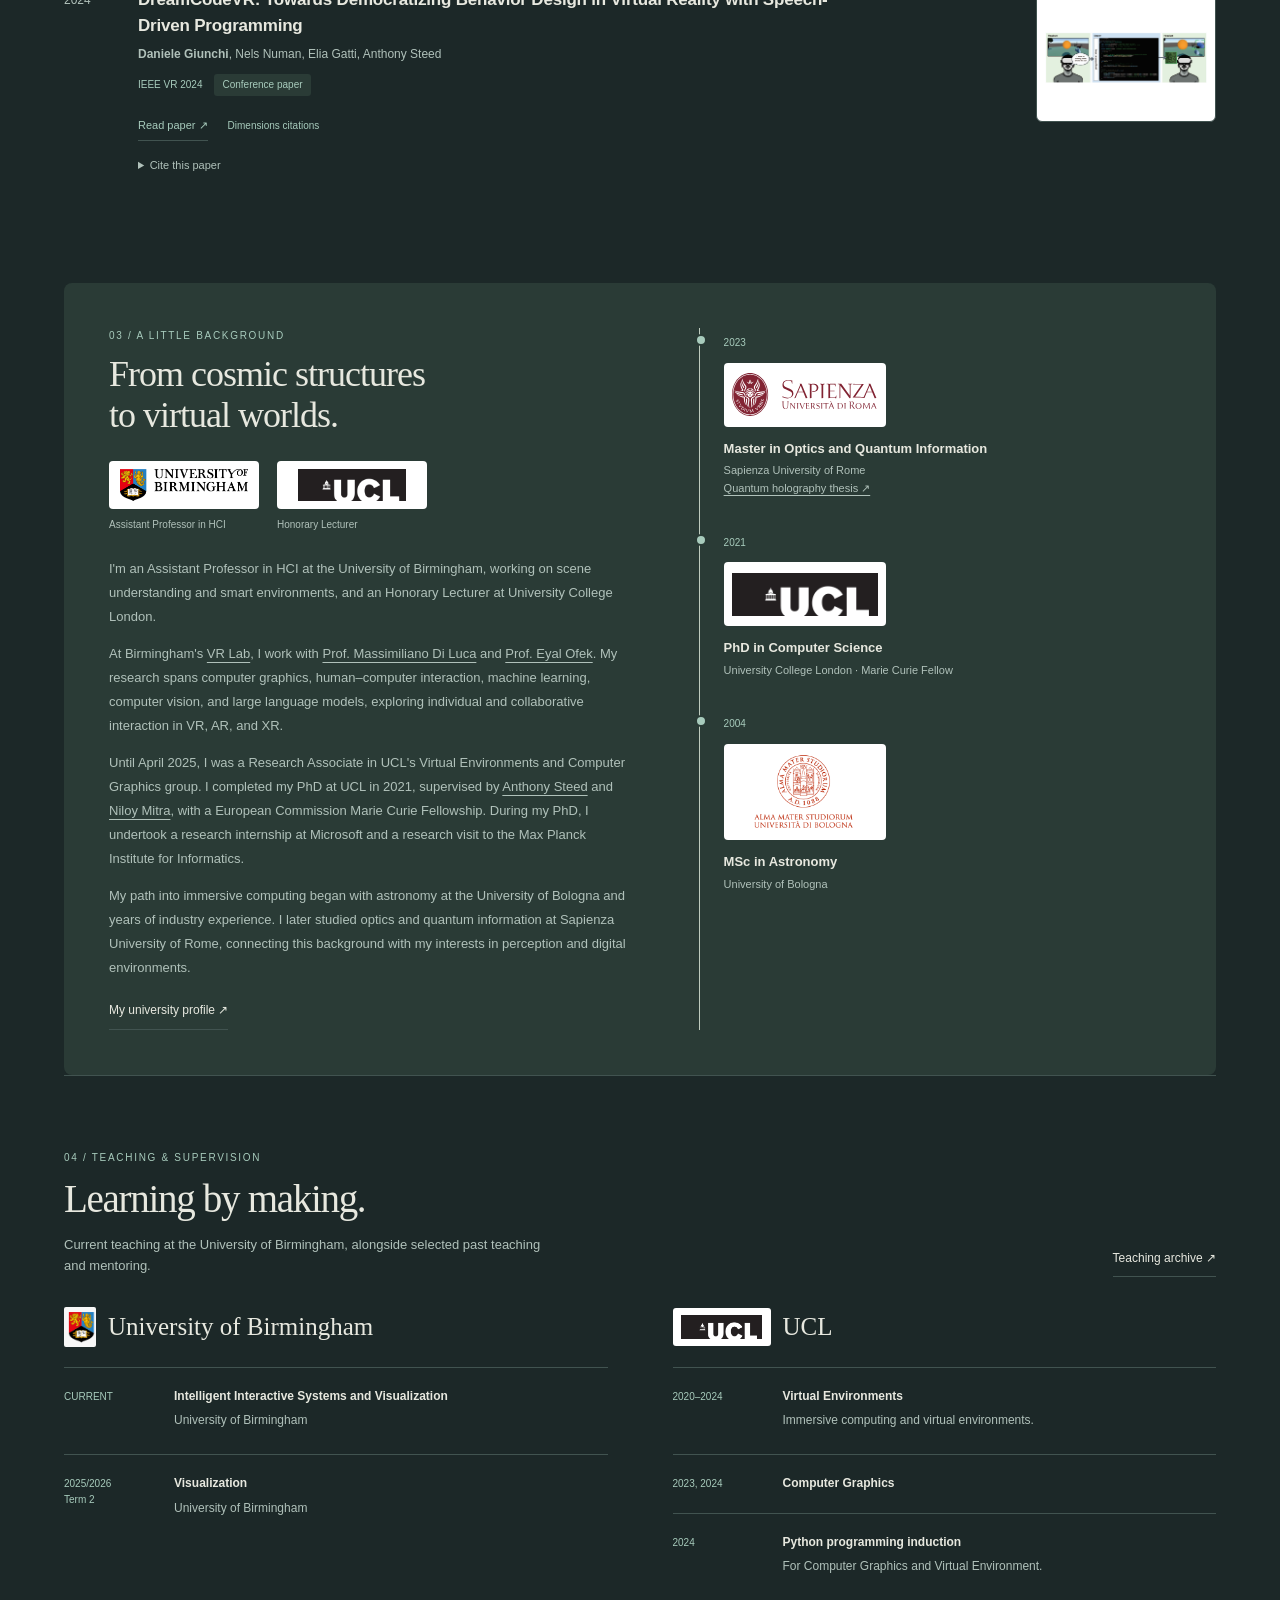
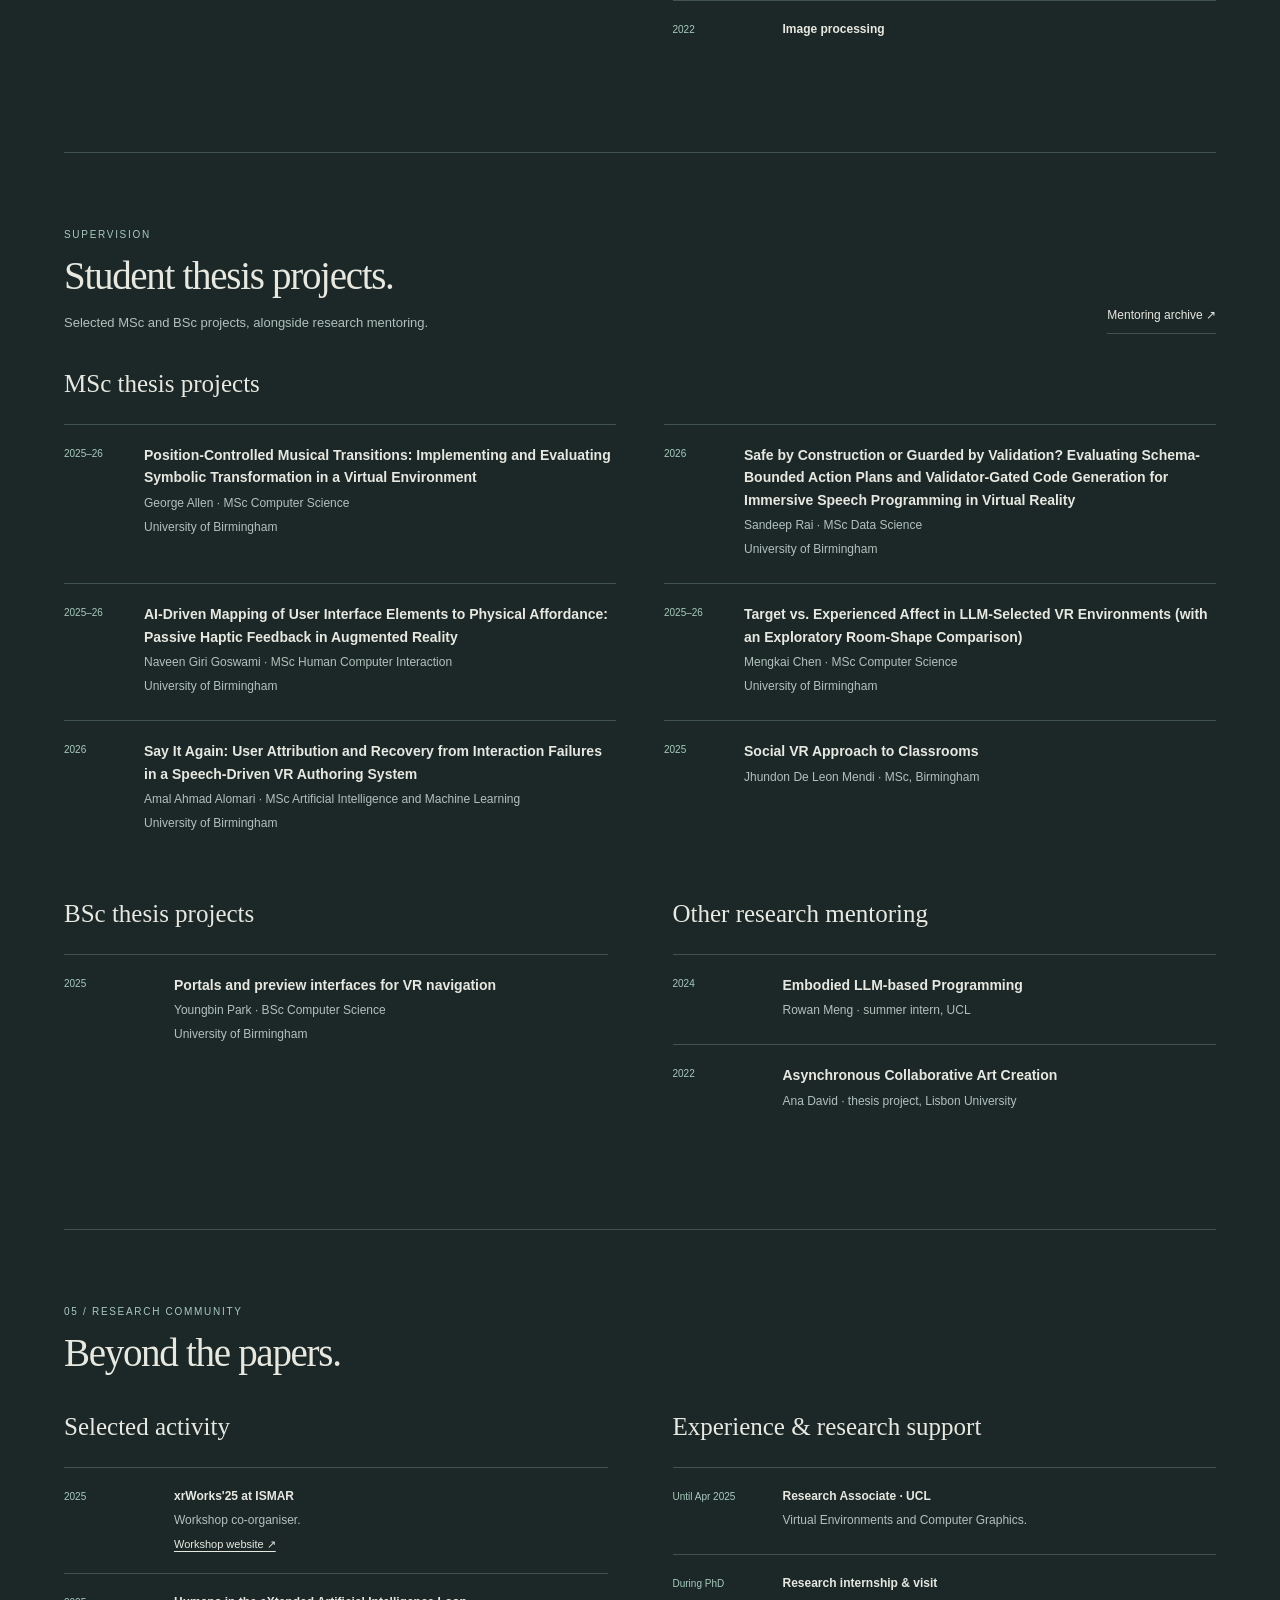
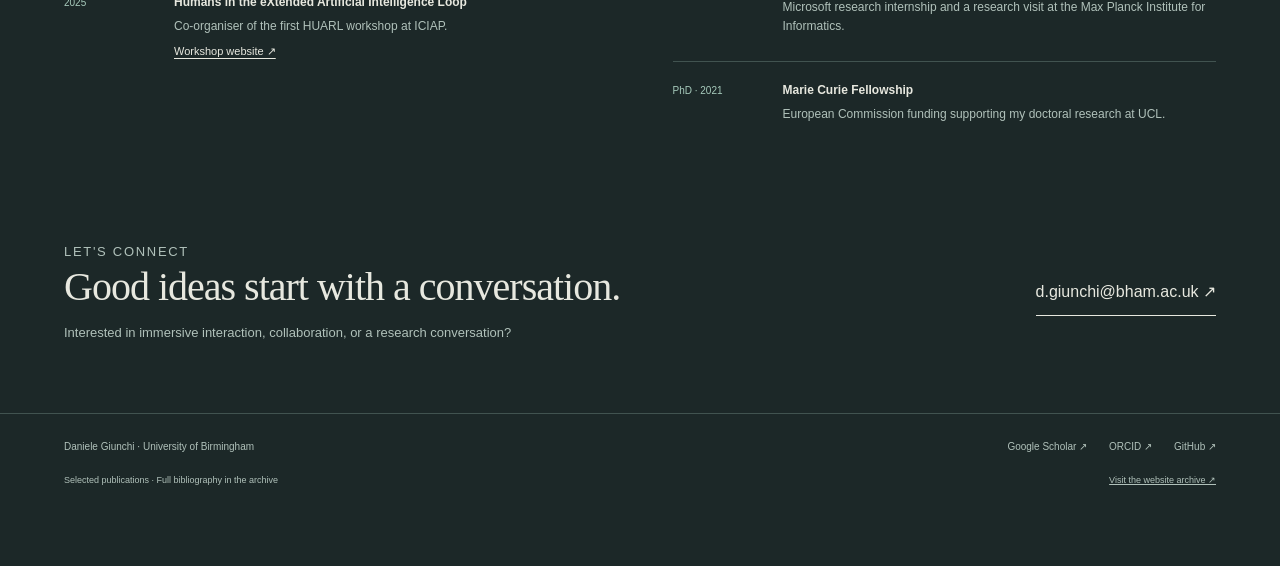
==== commit be33df87: "Add Birmingham Visualization teaching for term two 2025-26" ====
--- a/index.html
+++ b/index.html
@@ -13,7 +13,7 @@
 @media(max-width:650px){html{scroll-padding-top:85px}.wrap{padding:0 22px}.preview-note{font-size:9px}.preview-note strong{margin-right:5px}.nav{min-height:70px;gap:8px;flex-wrap:wrap}.brand{font-size:15px}.brand-symbol{transform:scale(.8)}.menu{display:block;border:1px solid var(--line);background:none;color:var(--ink);border-radius:4px;padding:6px 11px;font-size:12px;min-height:40px}.navlink,.contact-nav{display:none}.nav.expanded .navlink,.nav.expanded .contact-nav{display:block;flex-basis:100%;padding:10px 0}.nav.expanded{padding-bottom:15px}.contact-nav{border:none}.hero{display:flex;flex-direction:column;gap:42px;padding:43px 0 35px;align-items:stretch}.hero h1{font-size:49px;letter-spacing:-2px}.eyebrow{margin-bottom:20px}.intro{font-size:14px}.portrait-block{width:83%;align-self:center}.portrait-frame{aspect-ratio:1/1.02;border-radius:90px 90px 5px 5px}.portrait-meta{font-size:9px}.floating-tag{left:-15px;bottom:52px;font-size:10px}.interests{font-size:11px;gap:9px 15px}.interests .label{flex-basis:100%;margin-bottom:4px}.section{padding:49px 0}.section h2{font-size:34px}.section-heading{align-items:flex-start;gap:16px}.section-heading>a{font-size:10px;white-space:nowrap;padding-top:26px}.research-grid{grid-template-columns:1fr;gap:22px}.research-image{height:210px}.research-body{padding:22px}.filterbar{gap:7px}.chip{padding:7px 13px}.search{margin-left:0;margin-top:12px;width:100%}.search input{width:100%;font-size:13px}.publication{grid-template-columns:43px 1fr 18px;gap:7px;padding:21px 0}.publication h3{font-size:14px}.publication p{font-size:10px}.about-section{display:block;padding:28px;margin-bottom:47px}.about-section h2{font-size:32px}.timeline{margin-top:30px}.contact-section{display:block;padding-bottom:43px}.contact-section h2{font-size:33px}.email{display:inline-block;margin-top:22px;font-size:15px}.footer-inner,.footer-sub{flex-direction:column;gap:12px}.theme{width:36px}.hero-actions{gap:24px}}
 @media(prefers-reduced-motion:reduce){html{scroll-behavior:auto}*{transition:none!important}}
 </style>
-<link href="/assets/site/ambient.css?v=302fff6486" rel="stylesheet"/><link href="/assets/site/publications.css?v=9c549238f4" rel="stylesheet"/><link href="/assets/site/profiles.css?v=b58e896c3b" rel="stylesheet"/><link href="/assets/site/mobile.css?v=287ca7598d" rel="stylesheet"/><link rel="canonical" href="https://dgiunchi.github.io/"/><meta name="description" content="Daniele Giunchi, Assistant Professor at the University of Birmingham. Research in intelligent XR interfaces, human-computer interaction, and collaborative virtual environments."/></head>
+<link href="/assets/site/ambient.css?v=302fff6486" rel="stylesheet"/><link href="/assets/site/publications.css?v=da5f79bda2" rel="stylesheet"/><link href="/assets/site/profiles.css?v=b58e896c3b" rel="stylesheet"/><link href="/assets/site/mobile.css?v=287ca7598d" rel="stylesheet"/><link rel="canonical" href="https://dgiunchi.github.io/"/><meta name="description" content="Daniele Giunchi, Assistant Professor at the University of Birmingham. Research in intelligent XR interfaces, human-computer interaction, and collaborative virtual environments."/></head>
 <body class="theme-dark"><canvas aria-hidden="true" class="ambient-canvas" id="ambient-field"></canvas><button aria-label="Pause background animation" aria-pressed="false" class="motion-toggle" type="button"><span aria-hidden="true" class="motion-icon">Ⅱ</span><span class="motion-label">Pause motion</span></button>
 <a class="skip" href="#main">Skip to content</a>
 
@@ -49,7 +49,7 @@
 </section>
 <section aria-labelledby="about-title" class="about-section" id="about"><div><p class="kicker">03 / A little background</p><h2 id="about-title">From cosmic structures<br/>to virtual worlds.</h2><div aria-label="Current academic affiliations" class="affiliation-logos"><a href="https://www.birmingham.ac.uk/staff/profiles/computer-science/academic-staff/giunchi-daniele"><img alt="University of Birmingham" height="42" src="/assets/site/icons/birmingham.jpg" width="140"/><span>Assistant Professor in HCI</span></a><a href="https://www.ucl.ac.uk/"><span class="ucl-logo-surface"><img alt="University College London" class="ucl-supplied-mark" height="42" src="/assets/site/icons/ucl-supplied.png" width="140"/></span><span>Honorary Lecturer</span></a></div><p class="about-copy">I'm an Assistant Professor in HCI at the University of Birmingham, working on scene understanding and smart environments, and an Honorary Lecturer at University College London.</p><p class="about-copy">At Birmingham's <a href="https://virtualrealitylab.netlify.app/">VR Lab</a>, I work with <a href="https://massimilianodiluca.info/">Prof. Massimiliano Di Luca</a> and <a href="https://eyalofek.org/">Prof. Eyal Ofek</a>. My research spans computer graphics, human–computer interaction, machine learning, computer vision, and large language models, exploring individual and collaborative interaction in VR, AR, and XR.</p><p class="about-copy">Until April 2025, I was a Research Associate in UCL's Virtual Environments and Computer Graphics group. I completed my PhD at UCL in 2021, supervised by <a href="https://wp.cs.ucl.ac.uk/anthonysteed/">Anthony Steed</a> and <a href="https://www0.cs.ucl.ac.uk/staff/N.Mitra/">Niloy Mitra</a>, with a European Commission Marie Curie Fellowship. During my PhD, I undertook a research internship at Microsoft and a research visit to the Max Planck Institute for Informatics.</p><p class="about-copy">My path into immersive computing began with astronomy at the University of Bologna and years of industry experience. I later studied optics and quantum information at Sapienza University of Rome, connecting this background with my interests in perception and digital environments.</p><a class="text-link" href="https://www.birmingham.ac.uk/staff/profiles/computer-science/academic-staff/giunchi-daniele" style="font-size:12px">My university profile ↗</a></div>
 <div class="timeline"><div class="education" id="quantum"><time>2023</time><a class="education-logo" href="https://www.uniroma1.it/en"><img alt="Sapienza University of Rome" height="54" loading="lazy" src="/assets/site/icons/sapienza.svg" width="150"/></a><h3>Master in Optics and Quantum Information</h3><p>Sapienza University of Rome</p><p><a href="/store/TowardsQuantumComputerGeneratedHolography.pdf" style="text-decoration:underline;text-underline-offset:3px">Quantum holography thesis ↗</a></p></div><div class="education"><time>2021</time><a class="education-logo" href="https://www.ucl.ac.uk/"><img alt="University College London" class="ucl-supplied-mark" height="54" loading="lazy" src="/assets/site/icons/ucl-supplied.png" width="150"/></a><h3>PhD in Computer Science</h3><p>University College London · Marie Curie Fellow</p></div><div class="education"><time>2004</time><a class="education-logo" href="https://www.unibo.it/en"><img alt="University of Bologna" height="54" loading="lazy" src="/assets/site/icons/university-bologna.png" width="150"/></a><h3>MSc in Astronomy</h3><p>University of Bologna</p></div></div></section>
-<section aria-labelledby="teaching-title" class="section teaching-section" id="teaching"><div class="section-heading"><div><p class="kicker">04 / Teaching &amp; supervision</p><h2 id="teaching-title">Learning by making.</h2><p class="pub-intro">Current teaching at the University of Birmingham, alongside selected past teaching and mentoring.</p></div><a href="/legacy.html#teaching">Teaching archive ↗</a></div><div class="academic-grid"><div><h3 class="institution-heading"><img alt="" class="teaching-crest" height="40" src="/assets/site/icons/birmingham-crest.png" width="32"/><span>University of Birmingham</span></h3><ul class="record-list"><li><span class="kicker" style="letter-spacing:0;font-size:10px;padding-top:2px">Current</span><div><strong>Intelligent Interactive Systems and Visualization</strong><p>University of Birmingham</p></div></li></ul></div><div><h3 class="institution-heading"><span class="teaching-ucl-mark"><img alt="" class="ucl-supplied-mark" height="24" src="/assets/site/icons/ucl-supplied.png" width="82"/></span><span>UCL</span></h3><ul class="record-list"><li><time>2020–2024</time><div><strong>Virtual Environments</strong><p>Immersive computing and virtual environments.</p></div></li><li><time>2023, 2024</time><div><strong>Computer Graphics</strong></div></li><li><time>2024</time><div><strong>Python programming induction</strong><p>For Computer Graphics and Virtual Environment.</p></div></li><li><time>2022</time><div><strong>Image processing</strong></div></li></ul></div></div></section><section aria-labelledby="mentoring-title" class="section supervision-section" id="mentoring"><div class="section-heading"><div><p class="kicker">Supervision</p><h2 id="mentoring-title">Student thesis projects.</h2><p class="pub-intro">Selected MSc and BSc projects, alongside research mentoring.</p></div><a href="/legacy.html#mentoring">Mentoring archive ↗</a></div><h3 class="thesis-group-title">MSc thesis projects</h3><ul class="record-list thesis-grid"><li><time>2025–26</time><div><strong>Position-Controlled Musical Transitions: Implementing and Evaluating Symbolic Transformation in a Virtual Environment</strong><p>George Allen · MSc Computer Science</p><p>University of Birmingham</p></div></li><li><time>2026</time><div><strong>Safe by Construction or Guarded by Validation? Evaluating Schema-Bounded Action Plans and Validator-Gated Code Generation for Immersive Speech Programming in Virtual Reality</strong><p>Sandeep Rai · MSc Data Science</p><p>University of Birmingham</p></div></li><li><time>2025–26</time><div><strong>AI-Driven Mapping of User Interface Elements to Physical Affordance: Passive Haptic Feedback in Augmented Reality</strong><p>Naveen Giri Goswami · MSc Human Computer Interaction</p><p>University of Birmingham</p></div></li><li><time>2025–26</time><div><strong>Target vs. Experienced Affect in LLM-Selected VR Environments (with an Exploratory Room-Shape Comparison)</strong><p>Mengkai Chen · MSc Computer Science</p><p>University of Birmingham</p></div></li><li><time>2026</time><div><strong>Say It Again: User Attribution and Recovery from Interaction Failures in a Speech-Driven VR Authoring System</strong><p>Amal Ahmad Alomari · MSc Artificial Intelligence and Machine Learning</p><p>University of Birmingham</p></div></li><li><time>2025</time><div><strong>Social VR Approach to Classrooms</strong><p>Jhundon De Leon Mendi · MSc, Birmingham</p></div></li></ul><div class="academic-grid"><div><h3>BSc thesis projects</h3><ul class="record-list"><li><time>2025</time><div><strong>Portals and preview interfaces for VR navigation</strong><p>Youngbin Park · BSc Computer Science</p><p>University of Birmingham</p></div></li></ul></div><div><h3>Other research mentoring</h3><ul class="record-list"><li><time>2024</time><div><strong>Embodied LLM-based Programming</strong><p>Rowan Meng · summer intern, UCL</p></div></li><li><time>2022</time><div><strong>Asynchronous Collaborative Art Creation</strong><p>Ana David · thesis project, Lisbon University</p></div></li></ul></div></div></section>
+<section aria-labelledby="teaching-title" class="section teaching-section" id="teaching"><div class="section-heading"><div><p class="kicker">04 / Teaching &amp; supervision</p><h2 id="teaching-title">Learning by making.</h2><p class="pub-intro">Current teaching at the University of Birmingham, alongside selected past teaching and mentoring.</p></div><a href="/legacy.html#teaching">Teaching archive ↗</a></div><div class="academic-grid"><div><h3 class="institution-heading"><img alt="" class="teaching-crest" height="40" src="/assets/site/icons/birmingham-crest.png" width="32"/><span>University of Birmingham</span></h3><ul class="record-list"><li><span class="kicker" style="letter-spacing:0;font-size:10px;padding-top:2px">Current</span><div><strong>Intelligent Interactive Systems and Visualization</strong><p>University of Birmingham</p></div></li><li><span class="teaching-term">2025/2026<br/>Term 2</span><div><strong>Visualization</strong><p>University of Birmingham</p></div></li></ul></div><div><h3 class="institution-heading"><span class="teaching-ucl-mark"><img alt="" class="ucl-supplied-mark" height="24" src="/assets/site/icons/ucl-supplied.png" width="82"/></span><span>UCL</span></h3><ul class="record-list"><li><time>2020–2024</time><div><strong>Virtual Environments</strong><p>Immersive computing and virtual environments.</p></div></li><li><time>2023, 2024</time><div><strong>Computer Graphics</strong></div></li><li><time>2024</time><div><strong>Python programming induction</strong><p>For Computer Graphics and Virtual Environment.</p></div></li><li><time>2022</time><div><strong>Image processing</strong></div></li></ul></div></div></section><section aria-labelledby="mentoring-title" class="section supervision-section" id="mentoring"><div class="section-heading"><div><p class="kicker">Supervision</p><h2 id="mentoring-title">Student thesis projects.</h2><p class="pub-intro">Selected MSc and BSc projects, alongside research mentoring.</p></div><a href="/legacy.html#mentoring">Mentoring archive ↗</a></div><h3 class="thesis-group-title">MSc thesis projects</h3><ul class="record-list thesis-grid"><li><time>2025–26</time><div><strong>Position-Controlled Musical Transitions: Implementing and Evaluating Symbolic Transformation in a Virtual Environment</strong><p>George Allen · MSc Computer Science</p><p>University of Birmingham</p></div></li><li><time>2026</time><div><strong>Safe by Construction or Guarded by Validation? Evaluating Schema-Bounded Action Plans and Validator-Gated Code Generation for Immersive Speech Programming in Virtual Reality</strong><p>Sandeep Rai · MSc Data Science</p><p>University of Birmingham</p></div></li><li><time>2025–26</time><div><strong>AI-Driven Mapping of User Interface Elements to Physical Affordance: Passive Haptic Feedback in Augmented Reality</strong><p>Naveen Giri Goswami · MSc Human Computer Interaction</p><p>University of Birmingham</p></div></li><li><time>2025–26</time><div><strong>Target vs. Experienced Affect in LLM-Selected VR Environments (with an Exploratory Room-Shape Comparison)</strong><p>Mengkai Chen · MSc Computer Science</p><p>University of Birmingham</p></div></li><li><time>2026</time><div><strong>Say It Again: User Attribution and Recovery from Interaction Failures in a Speech-Driven VR Authoring System</strong><p>Amal Ahmad Alomari · MSc Artificial Intelligence and Machine Learning</p><p>University of Birmingham</p></div></li><li><time>2025</time><div><strong>Social VR Approach to Classrooms</strong><p>Jhundon De Leon Mendi · MSc, Birmingham</p></div></li></ul><div class="academic-grid"><div><h3>BSc thesis projects</h3><ul class="record-list"><li><time>2025</time><div><strong>Portals and preview interfaces for VR navigation</strong><p>Youngbin Park · BSc Computer Science</p><p>University of Birmingham</p></div></li></ul></div><div><h3>Other research mentoring</h3><ul class="record-list"><li><time>2024</time><div><strong>Embodied LLM-based Programming</strong><p>Rowan Meng · summer intern, UCL</p></div></li><li><time>2022</time><div><strong>Asynchronous Collaborative Art Creation</strong><p>Ana David · thesis project, Lisbon University</p></div></li></ul></div></div></section>
 <span id="news"></span><section aria-labelledby="activity-title" class="section activity-section" id="activity"><div class="section-heading"><div><p class="kicker">05 / Research community</p><h2 id="activity-title">Beyond the papers.</h2></div></div><div class="academic-grid"><div><h3>Selected activity</h3><ul class="record-list"><li><time>2025</time><div><strong>xrWorks'25 at ISMAR</strong><p>Workshop co-organiser.</p><a href="https://sites.google.com/view/xrworks25/home">Workshop website ↗</a></div></li><li><time>2025</time><div><strong>Humans in the eXtended Artificial Intelligence Loop</strong><p>Co-organiser of the first HUARL workshop at ICIAP.</p><a href="https://sites.google.com/view/huarl-iciap-2025/">Workshop website ↗</a></div></li></ul></div><div><h3>Experience &amp; research support</h3><ul class="record-list"><li><time>Until Apr 2025</time><div><strong>Research Associate · UCL</strong><p>Virtual Environments and Computer Graphics.</p></div></li><li><time>During PhD</time><div><strong>Research internship &amp; visit</strong><p>Microsoft research internship and a research visit at the Max Planck Institute for Informatics.</p></div></li><li><time>PhD · 2021</time><div><strong>Marie Curie Fellowship</strong><p>European Commission funding supporting my doctoral research at UCL.</p></div></li></ul></div></div></section>
 <section class="contact-section" id="contact"><div><p class="kicker">Let's connect</p><h2>Good ideas start with a conversation.</h2><p>Interested in immersive interaction, collaboration, or a research conversation?</p></div><a class="email" href="mailto:d.giunchi@bham.ac.uk">d.giunchi@bham.ac.uk ↗</a></section>
 </main>
--- a/assets/site/publications.css
+++ b/assets/site/publications.css
@@ -14,3 +14,5 @@
 .thesis-grid li{grid-template-columns:64px minmax(0,1fr);gap:16px}
 .supervision-section .record-list strong{font-size:14px;line-height:1.6}
 @media(max-width:650px){.thesis-grid{grid-template-columns:minmax(0,1fr)}.thesis-grid li{grid-template-columns:64px minmax(0,1fr);gap:12px}}
+
+.teaching-term{font-size:10px;color:var(--accent);padding-top:2px}
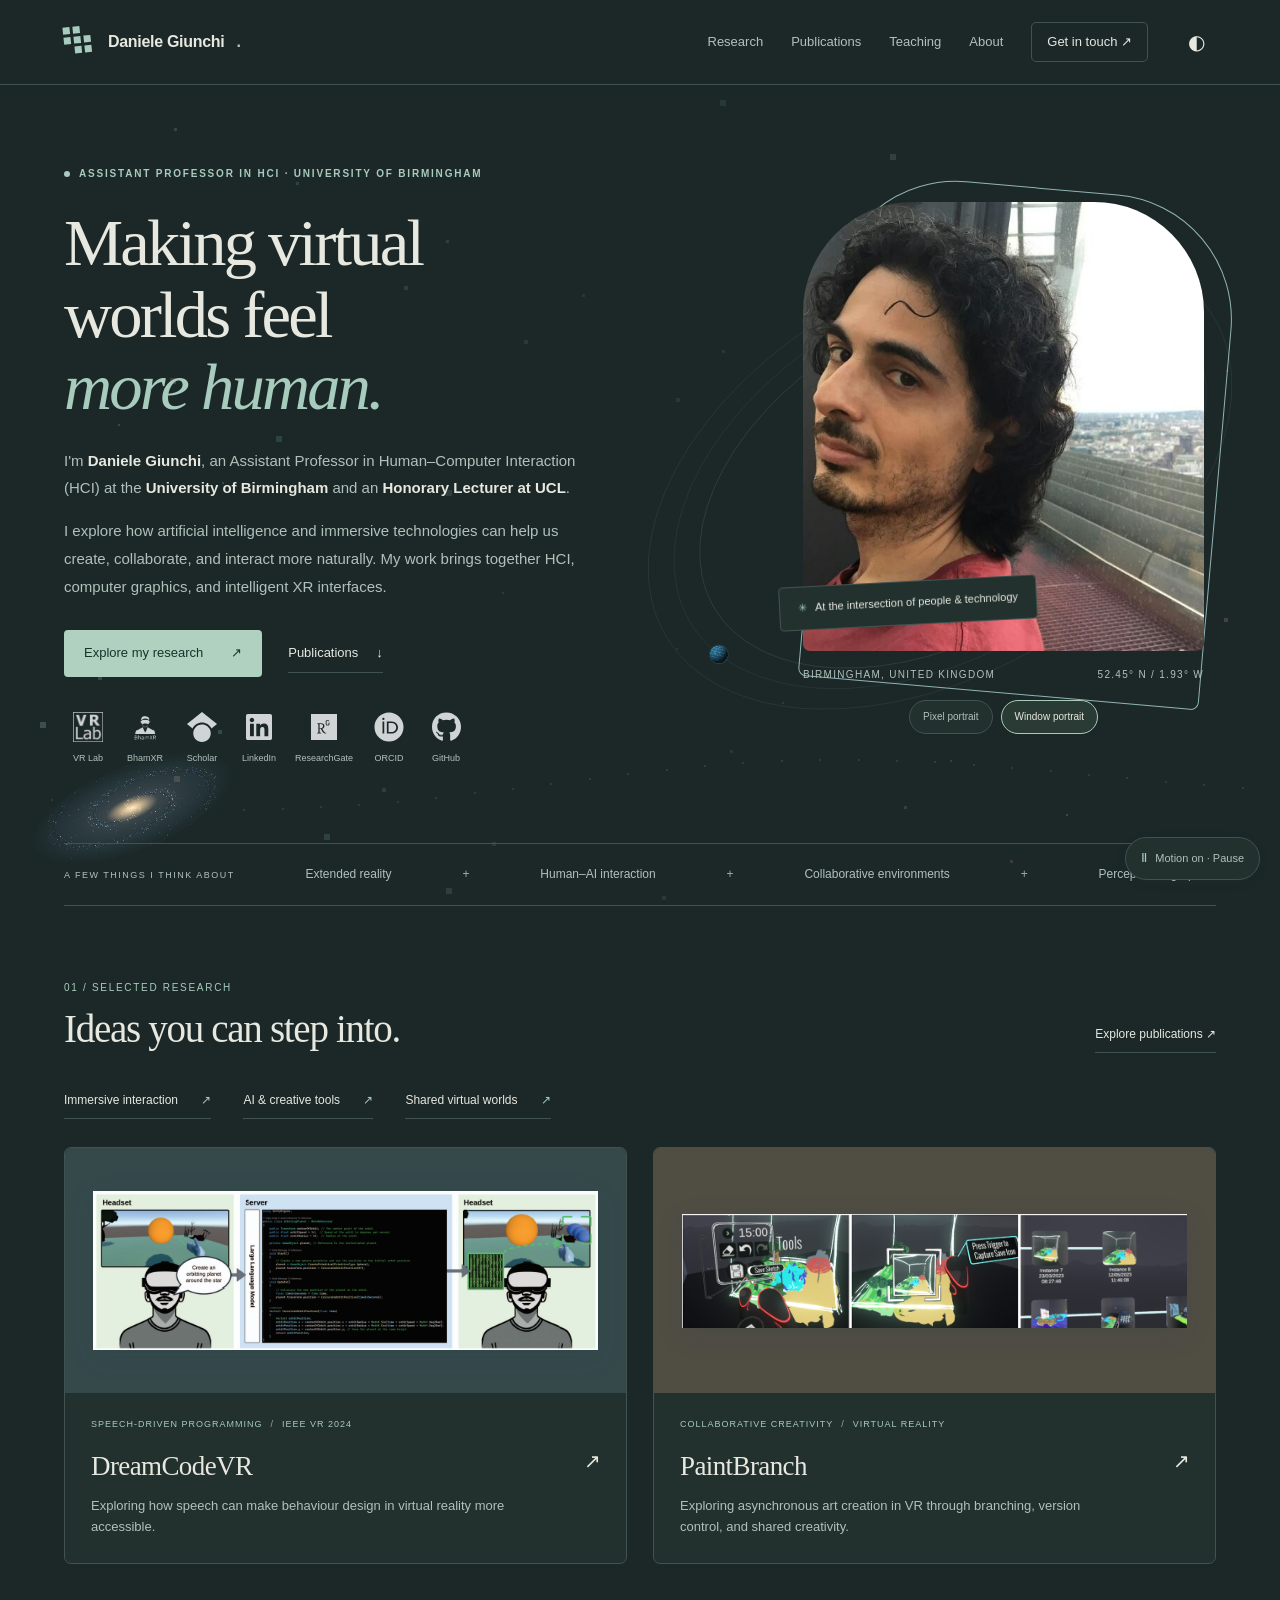
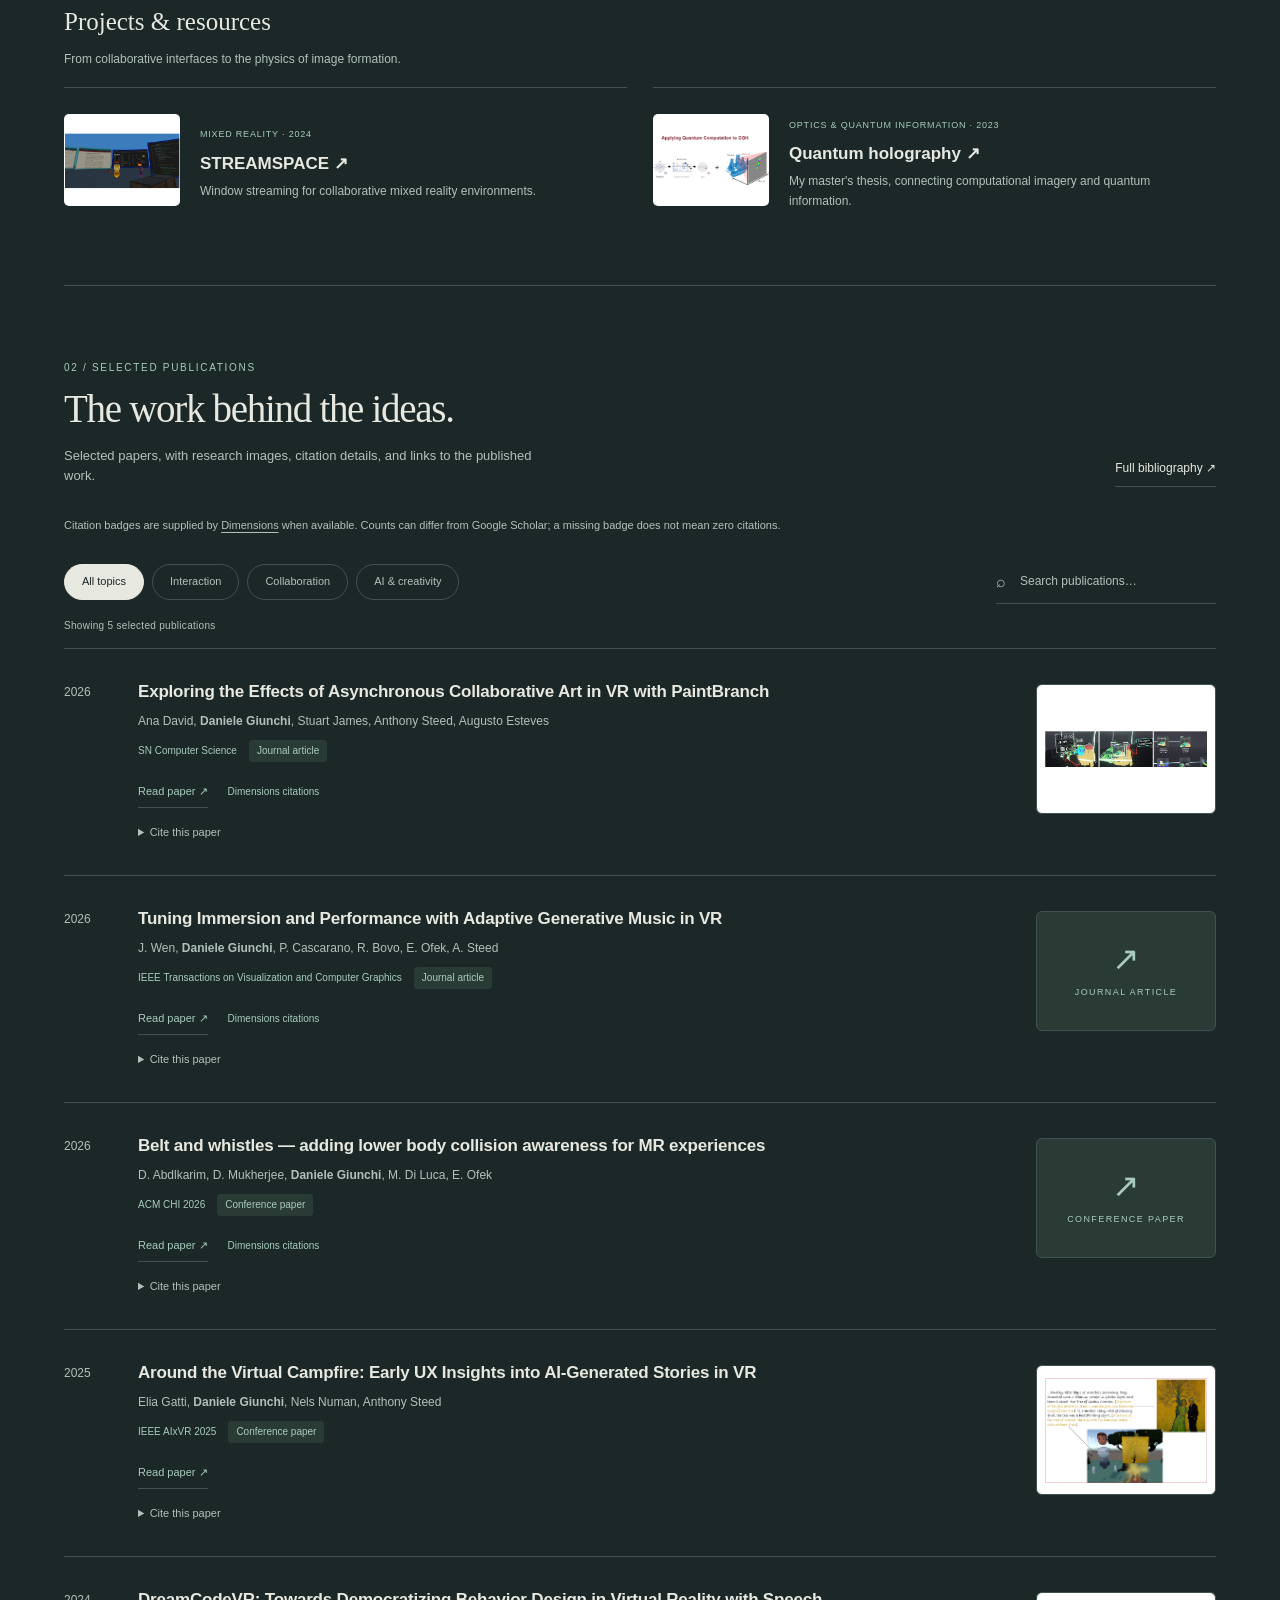
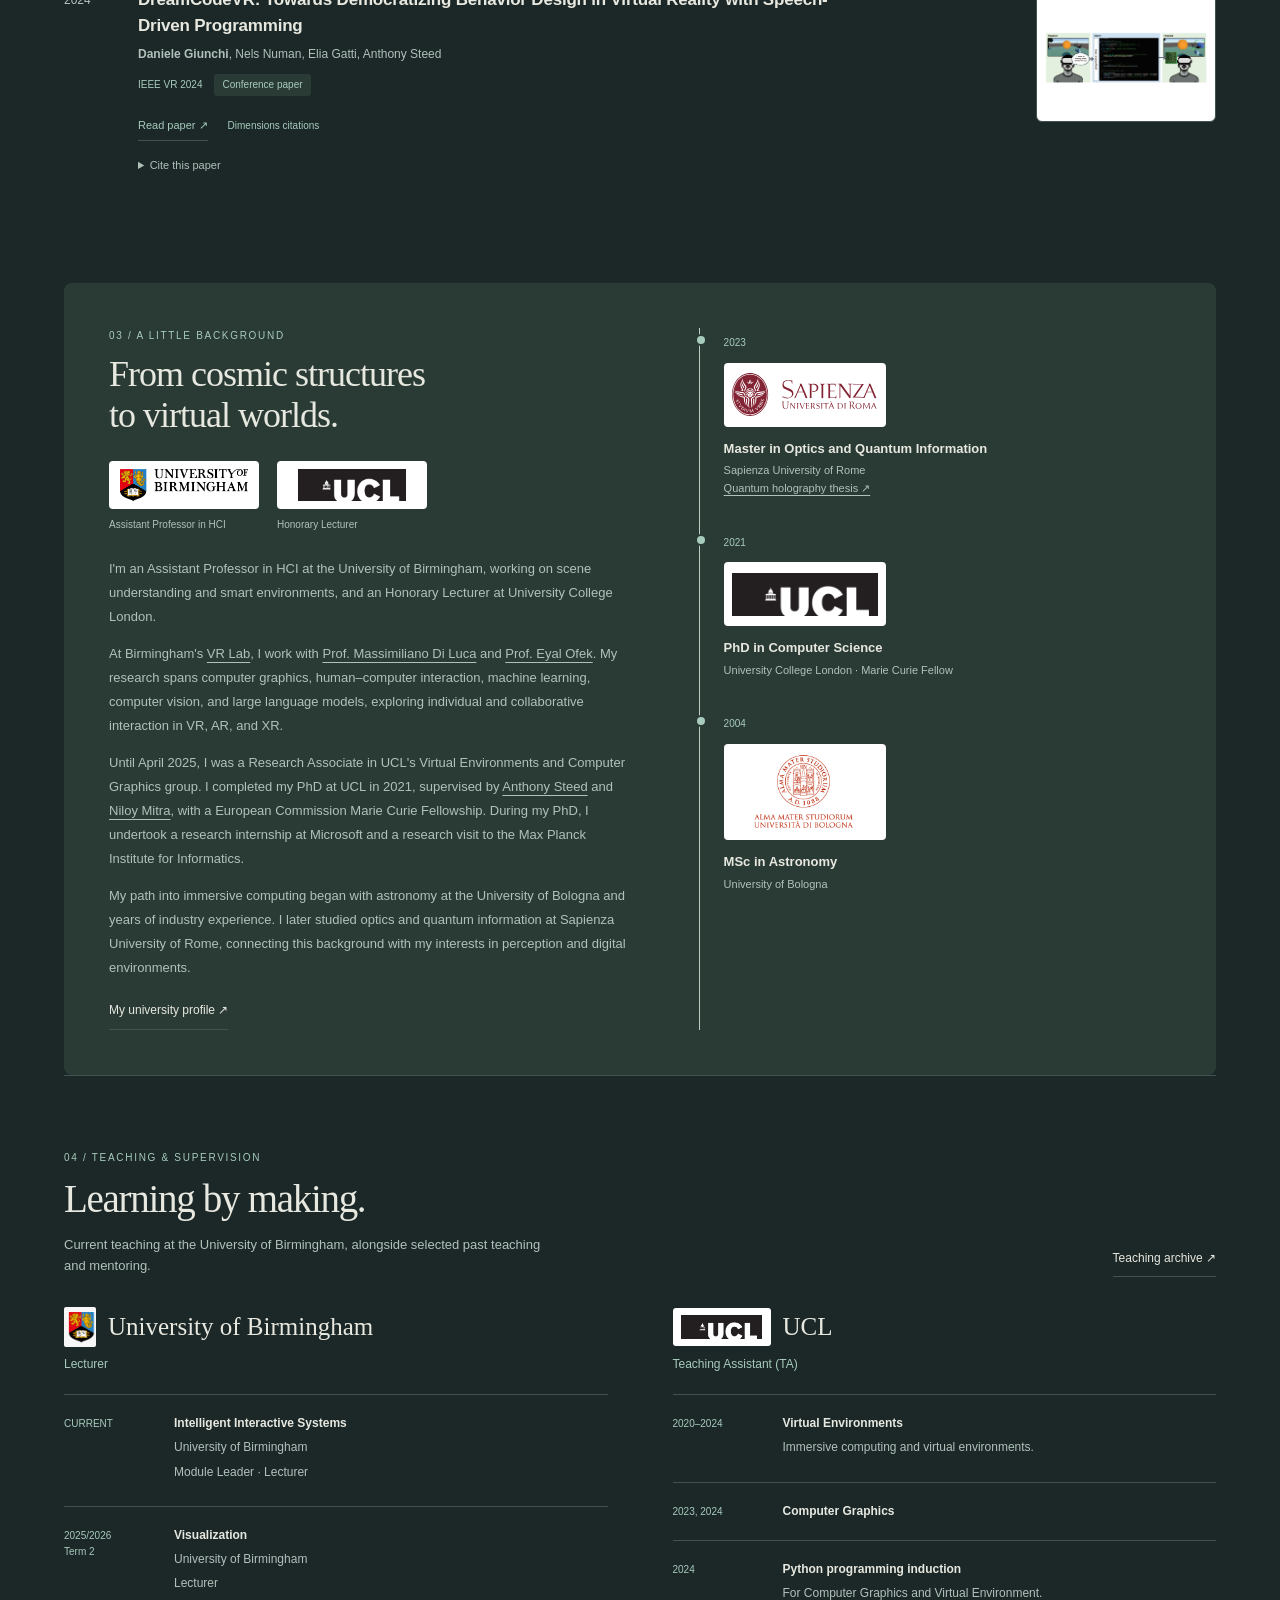
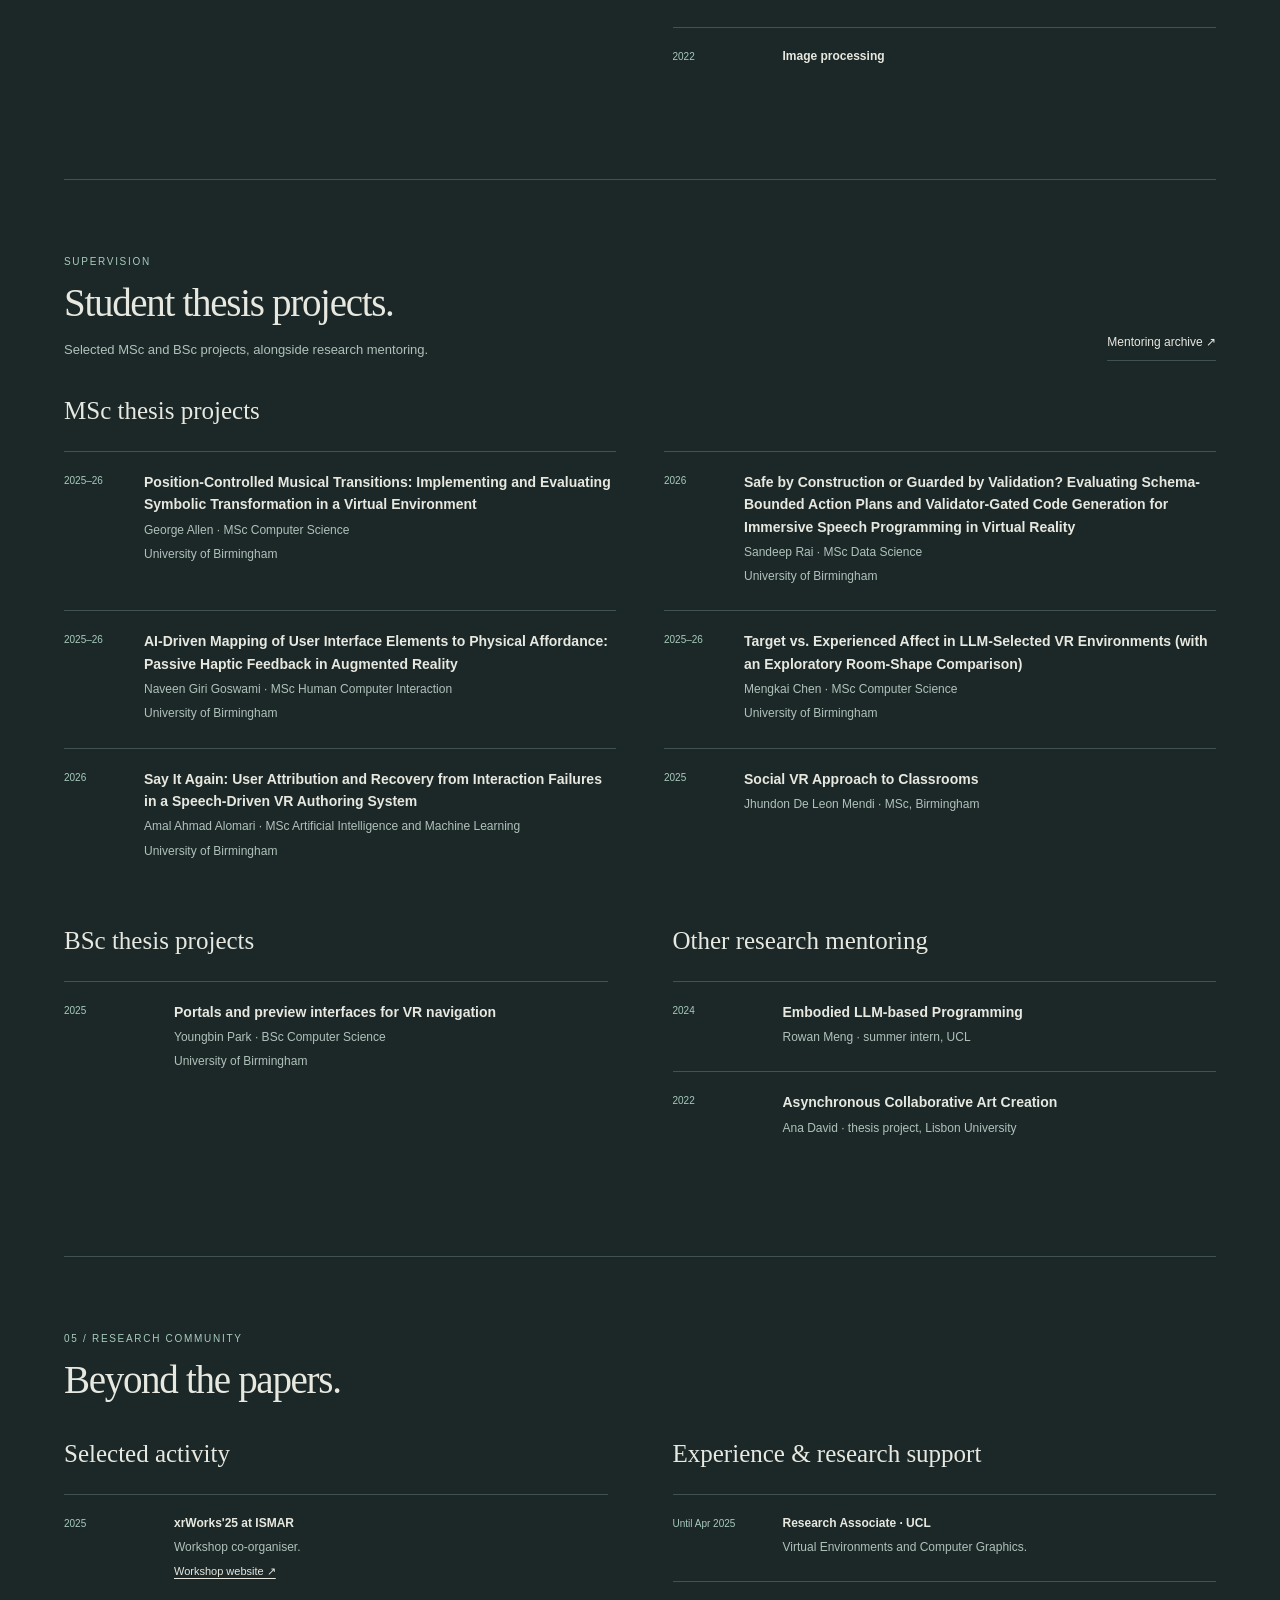
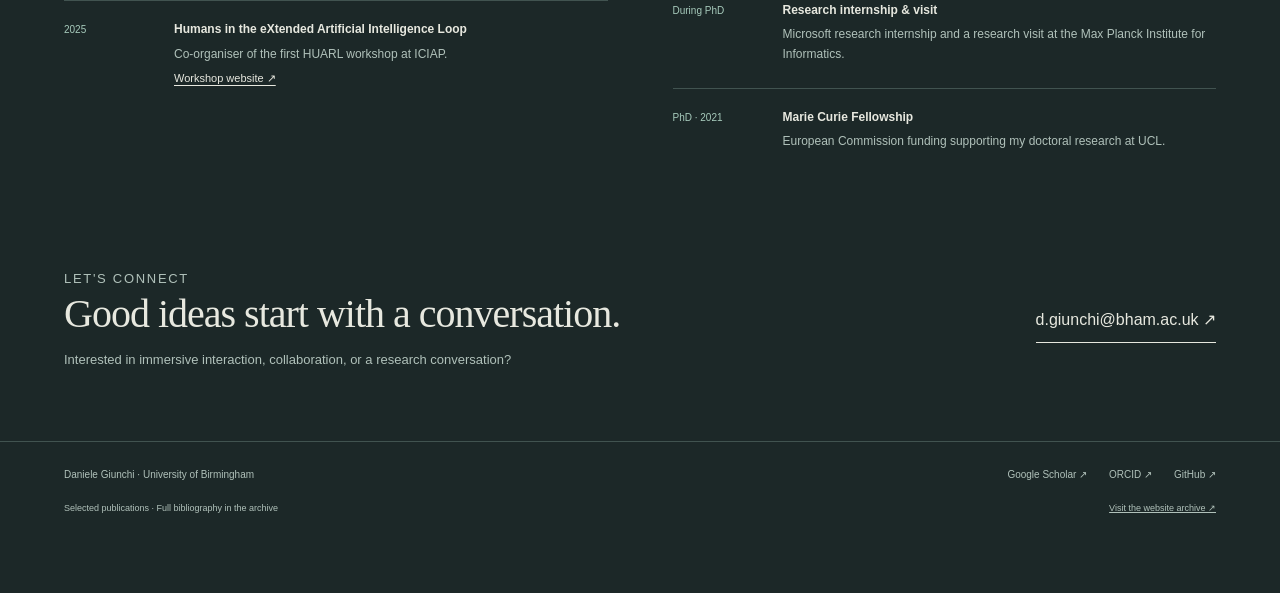
==== commit 7b2f7e6a: "Clarify teaching assistant lecturer and module leader roles" ====
--- a/index.html
+++ b/index.html
@@ -13,7 +13,7 @@
 @media(max-width:650px){html{scroll-padding-top:85px}.wrap{padding:0 22px}.preview-note{font-size:9px}.preview-note strong{margin-right:5px}.nav{min-height:70px;gap:8px;flex-wrap:wrap}.brand{font-size:15px}.brand-symbol{transform:scale(.8)}.menu{display:block;border:1px solid var(--line);background:none;color:var(--ink);border-radius:4px;padding:6px 11px;font-size:12px;min-height:40px}.navlink,.contact-nav{display:none}.nav.expanded .navlink,.nav.expanded .contact-nav{display:block;flex-basis:100%;padding:10px 0}.nav.expanded{padding-bottom:15px}.contact-nav{border:none}.hero{display:flex;flex-direction:column;gap:42px;padding:43px 0 35px;align-items:stretch}.hero h1{font-size:49px;letter-spacing:-2px}.eyebrow{margin-bottom:20px}.intro{font-size:14px}.portrait-block{width:83%;align-self:center}.portrait-frame{aspect-ratio:1/1.02;border-radius:90px 90px 5px 5px}.portrait-meta{font-size:9px}.floating-tag{left:-15px;bottom:52px;font-size:10px}.interests{font-size:11px;gap:9px 15px}.interests .label{flex-basis:100%;margin-bottom:4px}.section{padding:49px 0}.section h2{font-size:34px}.section-heading{align-items:flex-start;gap:16px}.section-heading>a{font-size:10px;white-space:nowrap;padding-top:26px}.research-grid{grid-template-columns:1fr;gap:22px}.research-image{height:210px}.research-body{padding:22px}.filterbar{gap:7px}.chip{padding:7px 13px}.search{margin-left:0;margin-top:12px;width:100%}.search input{width:100%;font-size:13px}.publication{grid-template-columns:43px 1fr 18px;gap:7px;padding:21px 0}.publication h3{font-size:14px}.publication p{font-size:10px}.about-section{display:block;padding:28px;margin-bottom:47px}.about-section h2{font-size:32px}.timeline{margin-top:30px}.contact-section{display:block;padding-bottom:43px}.contact-section h2{font-size:33px}.email{display:inline-block;margin-top:22px;font-size:15px}.footer-inner,.footer-sub{flex-direction:column;gap:12px}.theme{width:36px}.hero-actions{gap:24px}}
 @media(prefers-reduced-motion:reduce){html{scroll-behavior:auto}*{transition:none!important}}
 </style>
-<link href="/assets/site/ambient.css?v=302fff6486" rel="stylesheet"/><link href="/assets/site/publications.css?v=da5f79bda2" rel="stylesheet"/><link href="/assets/site/profiles.css?v=b58e896c3b" rel="stylesheet"/><link href="/assets/site/mobile.css?v=287ca7598d" rel="stylesheet"/><link rel="canonical" href="https://dgiunchi.github.io/"/><meta name="description" content="Daniele Giunchi, Assistant Professor at the University of Birmingham. Research in intelligent XR interfaces, human-computer interaction, and collaborative virtual environments."/></head>
+<link href="/assets/site/ambient.css?v=302fff6486" rel="stylesheet"/><link href="/assets/site/publications.css?v=28a4e2c281" rel="stylesheet"/><link href="/assets/site/profiles.css?v=b58e896c3b" rel="stylesheet"/><link href="/assets/site/mobile.css?v=287ca7598d" rel="stylesheet"/><link rel="canonical" href="https://dgiunchi.github.io/"/><meta name="description" content="Daniele Giunchi, Assistant Professor at the University of Birmingham. Research in intelligent XR interfaces, human-computer interaction, and collaborative virtual environments."/></head>
 <body class="theme-dark"><canvas aria-hidden="true" class="ambient-canvas" id="ambient-field"></canvas><button aria-label="Pause background animation" aria-pressed="false" class="motion-toggle" type="button"><span aria-hidden="true" class="motion-icon">Ⅱ</span><span class="motion-label">Pause motion</span></button>
 <a class="skip" href="#main">Skip to content</a>
 
@@ -49,7 +49,7 @@
 </section>
 <section aria-labelledby="about-title" class="about-section" id="about"><div><p class="kicker">03 / A little background</p><h2 id="about-title">From cosmic structures<br/>to virtual worlds.</h2><div aria-label="Current academic affiliations" class="affiliation-logos"><a href="https://www.birmingham.ac.uk/staff/profiles/computer-science/academic-staff/giunchi-daniele"><img alt="University of Birmingham" height="42" src="/assets/site/icons/birmingham.jpg" width="140"/><span>Assistant Professor in HCI</span></a><a href="https://www.ucl.ac.uk/"><span class="ucl-logo-surface"><img alt="University College London" class="ucl-supplied-mark" height="42" src="/assets/site/icons/ucl-supplied.png" width="140"/></span><span>Honorary Lecturer</span></a></div><p class="about-copy">I'm an Assistant Professor in HCI at the University of Birmingham, working on scene understanding and smart environments, and an Honorary Lecturer at University College London.</p><p class="about-copy">At Birmingham's <a href="https://virtualrealitylab.netlify.app/">VR Lab</a>, I work with <a href="https://massimilianodiluca.info/">Prof. Massimiliano Di Luca</a> and <a href="https://eyalofek.org/">Prof. Eyal Ofek</a>. My research spans computer graphics, human–computer interaction, machine learning, computer vision, and large language models, exploring individual and collaborative interaction in VR, AR, and XR.</p><p class="about-copy">Until April 2025, I was a Research Associate in UCL's Virtual Environments and Computer Graphics group. I completed my PhD at UCL in 2021, supervised by <a href="https://wp.cs.ucl.ac.uk/anthonysteed/">Anthony Steed</a> and <a href="https://www0.cs.ucl.ac.uk/staff/N.Mitra/">Niloy Mitra</a>, with a European Commission Marie Curie Fellowship. During my PhD, I undertook a research internship at Microsoft and a research visit to the Max Planck Institute for Informatics.</p><p class="about-copy">My path into immersive computing began with astronomy at the University of Bologna and years of industry experience. I later studied optics and quantum information at Sapienza University of Rome, connecting this background with my interests in perception and digital environments.</p><a class="text-link" href="https://www.birmingham.ac.uk/staff/profiles/computer-science/academic-staff/giunchi-daniele" style="font-size:12px">My university profile ↗</a></div>
 <div class="timeline"><div class="education" id="quantum"><time>2023</time><a class="education-logo" href="https://www.uniroma1.it/en"><img alt="Sapienza University of Rome" height="54" loading="lazy" src="/assets/site/icons/sapienza.svg" width="150"/></a><h3>Master in Optics and Quantum Information</h3><p>Sapienza University of Rome</p><p><a href="/store/TowardsQuantumComputerGeneratedHolography.pdf" style="text-decoration:underline;text-underline-offset:3px">Quantum holography thesis ↗</a></p></div><div class="education"><time>2021</time><a class="education-logo" href="https://www.ucl.ac.uk/"><img alt="University College London" class="ucl-supplied-mark" height="54" loading="lazy" src="/assets/site/icons/ucl-supplied.png" width="150"/></a><h3>PhD in Computer Science</h3><p>University College London · Marie Curie Fellow</p></div><div class="education"><time>2004</time><a class="education-logo" href="https://www.unibo.it/en"><img alt="University of Bologna" height="54" loading="lazy" src="/assets/site/icons/university-bologna.png" width="150"/></a><h3>MSc in Astronomy</h3><p>University of Bologna</p></div></div></section>
-<section aria-labelledby="teaching-title" class="section teaching-section" id="teaching"><div class="section-heading"><div><p class="kicker">04 / Teaching &amp; supervision</p><h2 id="teaching-title">Learning by making.</h2><p class="pub-intro">Current teaching at the University of Birmingham, alongside selected past teaching and mentoring.</p></div><a href="/legacy.html#teaching">Teaching archive ↗</a></div><div class="academic-grid"><div><h3 class="institution-heading"><img alt="" class="teaching-crest" height="40" src="/assets/site/icons/birmingham-crest.png" width="32"/><span>University of Birmingham</span></h3><ul class="record-list"><li><span class="kicker" style="letter-spacing:0;font-size:10px;padding-top:2px">Current</span><div><strong>Intelligent Interactive Systems and Visualization</strong><p>University of Birmingham</p></div></li><li><span class="teaching-term">2025/2026<br/>Term 2</span><div><strong>Visualization</strong><p>University of Birmingham</p></div></li></ul></div><div><h3 class="institution-heading"><span class="teaching-ucl-mark"><img alt="" class="ucl-supplied-mark" height="24" src="/assets/site/icons/ucl-supplied.png" width="82"/></span><span>UCL</span></h3><ul class="record-list"><li><time>2020–2024</time><div><strong>Virtual Environments</strong><p>Immersive computing and virtual environments.</p></div></li><li><time>2023, 2024</time><div><strong>Computer Graphics</strong></div></li><li><time>2024</time><div><strong>Python programming induction</strong><p>For Computer Graphics and Virtual Environment.</p></div></li><li><time>2022</time><div><strong>Image processing</strong></div></li></ul></div></div></section><section aria-labelledby="mentoring-title" class="section supervision-section" id="mentoring"><div class="section-heading"><div><p class="kicker">Supervision</p><h2 id="mentoring-title">Student thesis projects.</h2><p class="pub-intro">Selected MSc and BSc projects, alongside research mentoring.</p></div><a href="/legacy.html#mentoring">Mentoring archive ↗</a></div><h3 class="thesis-group-title">MSc thesis projects</h3><ul class="record-list thesis-grid"><li><time>2025–26</time><div><strong>Position-Controlled Musical Transitions: Implementing and Evaluating Symbolic Transformation in a Virtual Environment</strong><p>George Allen · MSc Computer Science</p><p>University of Birmingham</p></div></li><li><time>2026</time><div><strong>Safe by Construction or Guarded by Validation? Evaluating Schema-Bounded Action Plans and Validator-Gated Code Generation for Immersive Speech Programming in Virtual Reality</strong><p>Sandeep Rai · MSc Data Science</p><p>University of Birmingham</p></div></li><li><time>2025–26</time><div><strong>AI-Driven Mapping of User Interface Elements to Physical Affordance: Passive Haptic Feedback in Augmented Reality</strong><p>Naveen Giri Goswami · MSc Human Computer Interaction</p><p>University of Birmingham</p></div></li><li><time>2025–26</time><div><strong>Target vs. Experienced Affect in LLM-Selected VR Environments (with an Exploratory Room-Shape Comparison)</strong><p>Mengkai Chen · MSc Computer Science</p><p>University of Birmingham</p></div></li><li><time>2026</time><div><strong>Say It Again: User Attribution and Recovery from Interaction Failures in a Speech-Driven VR Authoring System</strong><p>Amal Ahmad Alomari · MSc Artificial Intelligence and Machine Learning</p><p>University of Birmingham</p></div></li><li><time>2025</time><div><strong>Social VR Approach to Classrooms</strong><p>Jhundon De Leon Mendi · MSc, Birmingham</p></div></li></ul><div class="academic-grid"><div><h3>BSc thesis projects</h3><ul class="record-list"><li><time>2025</time><div><strong>Portals and preview interfaces for VR navigation</strong><p>Youngbin Park · BSc Computer Science</p><p>University of Birmingham</p></div></li></ul></div><div><h3>Other research mentoring</h3><ul class="record-list"><li><time>2024</time><div><strong>Embodied LLM-based Programming</strong><p>Rowan Meng · summer intern, UCL</p></div></li><li><time>2022</time><div><strong>Asynchronous Collaborative Art Creation</strong><p>Ana David · thesis project, Lisbon University</p></div></li></ul></div></div></section>
+<section aria-labelledby="teaching-title" class="section teaching-section" id="teaching"><div class="section-heading"><div><p class="kicker">04 / Teaching &amp; supervision</p><h2 id="teaching-title">Learning by making.</h2><p class="pub-intro">Current teaching at the University of Birmingham, alongside selected past teaching and mentoring.</p></div><a href="/legacy.html#teaching">Teaching archive ↗</a></div><div class="academic-grid"><div><h3 class="institution-heading"><img alt="" class="teaching-crest" height="40" src="/assets/site/icons/birmingham-crest.png" width="32"/><span>University of Birmingham</span></h3><p class="teaching-role">Lecturer</p><ul class="record-list"><li><span class="kicker" style="letter-spacing:0;font-size:10px;padding-top:2px">Current</span><div><strong>Intelligent Interactive Systems</strong><p>University of Birmingham</p><p>Module Leader · Lecturer</p></div></li><li><span class="teaching-term">2025/2026<br/>Term 2</span><div><strong>Visualization</strong><p>University of Birmingham</p><p>Lecturer</p></div></li></ul></div><div><h3 class="institution-heading"><span class="teaching-ucl-mark"><img alt="" class="ucl-supplied-mark" height="24" src="/assets/site/icons/ucl-supplied.png" width="82"/></span><span>UCL</span></h3><p class="teaching-role">Teaching Assistant (TA)</p><ul class="record-list"><li><time>2020–2024</time><div><strong>Virtual Environments</strong><p>Immersive computing and virtual environments.</p></div></li><li><time>2023, 2024</time><div><strong>Computer Graphics</strong></div></li><li><time>2024</time><div><strong>Python programming induction</strong><p>For Computer Graphics and Virtual Environment.</p></div></li><li><time>2022</time><div><strong>Image processing</strong></div></li></ul></div></div></section><section aria-labelledby="mentoring-title" class="section supervision-section" id="mentoring"><div class="section-heading"><div><p class="kicker">Supervision</p><h2 id="mentoring-title">Student thesis projects.</h2><p class="pub-intro">Selected MSc and BSc projects, alongside research mentoring.</p></div><a href="/legacy.html#mentoring">Mentoring archive ↗</a></div><h3 class="thesis-group-title">MSc thesis projects</h3><ul class="record-list thesis-grid"><li><time>2025–26</time><div><strong>Position-Controlled Musical Transitions: Implementing and Evaluating Symbolic Transformation in a Virtual Environment</strong><p>George Allen · MSc Computer Science</p><p>University of Birmingham</p></div></li><li><time>2026</time><div><strong>Safe by Construction or Guarded by Validation? Evaluating Schema-Bounded Action Plans and Validator-Gated Code Generation for Immersive Speech Programming in Virtual Reality</strong><p>Sandeep Rai · MSc Data Science</p><p>University of Birmingham</p></div></li><li><time>2025–26</time><div><strong>AI-Driven Mapping of User Interface Elements to Physical Affordance: Passive Haptic Feedback in Augmented Reality</strong><p>Naveen Giri Goswami · MSc Human Computer Interaction</p><p>University of Birmingham</p></div></li><li><time>2025–26</time><div><strong>Target vs. Experienced Affect in LLM-Selected VR Environments (with an Exploratory Room-Shape Comparison)</strong><p>Mengkai Chen · MSc Computer Science</p><p>University of Birmingham</p></div></li><li><time>2026</time><div><strong>Say It Again: User Attribution and Recovery from Interaction Failures in a Speech-Driven VR Authoring System</strong><p>Amal Ahmad Alomari · MSc Artificial Intelligence and Machine Learning</p><p>University of Birmingham</p></div></li><li><time>2025</time><div><strong>Social VR Approach to Classrooms</strong><p>Jhundon De Leon Mendi · MSc, Birmingham</p></div></li></ul><div class="academic-grid"><div><h3>BSc thesis projects</h3><ul class="record-list"><li><time>2025</time><div><strong>Portals and preview interfaces for VR navigation</strong><p>Youngbin Park · BSc Computer Science</p><p>University of Birmingham</p></div></li></ul></div><div><h3>Other research mentoring</h3><ul class="record-list"><li><time>2024</time><div><strong>Embodied LLM-based Programming</strong><p>Rowan Meng · summer intern, UCL</p></div></li><li><time>2022</time><div><strong>Asynchronous Collaborative Art Creation</strong><p>Ana David · thesis project, Lisbon University</p></div></li></ul></div></div></section>
 <span id="news"></span><section aria-labelledby="activity-title" class="section activity-section" id="activity"><div class="section-heading"><div><p class="kicker">05 / Research community</p><h2 id="activity-title">Beyond the papers.</h2></div></div><div class="academic-grid"><div><h3>Selected activity</h3><ul class="record-list"><li><time>2025</time><div><strong>xrWorks'25 at ISMAR</strong><p>Workshop co-organiser.</p><a href="https://sites.google.com/view/xrworks25/home">Workshop website ↗</a></div></li><li><time>2025</time><div><strong>Humans in the eXtended Artificial Intelligence Loop</strong><p>Co-organiser of the first HUARL workshop at ICIAP.</p><a href="https://sites.google.com/view/huarl-iciap-2025/">Workshop website ↗</a></div></li></ul></div><div><h3>Experience &amp; research support</h3><ul class="record-list"><li><time>Until Apr 2025</time><div><strong>Research Associate · UCL</strong><p>Virtual Environments and Computer Graphics.</p></div></li><li><time>During PhD</time><div><strong>Research internship &amp; visit</strong><p>Microsoft research internship and a research visit at the Max Planck Institute for Informatics.</p></div></li><li><time>PhD · 2021</time><div><strong>Marie Curie Fellowship</strong><p>European Commission funding supporting my doctoral research at UCL.</p></div></li></ul></div></div></section>
 <section class="contact-section" id="contact"><div><p class="kicker">Let's connect</p><h2>Good ideas start with a conversation.</h2><p>Interested in immersive interaction, collaboration, or a research conversation?</p></div><a class="email" href="mailto:d.giunchi@bham.ac.uk">d.giunchi@bham.ac.uk ↗</a></section>
 </main>
--- a/assets/site/publications.css
+++ b/assets/site/publications.css
@@ -16,3 +16,5 @@
 @media(max-width:650px){.thesis-grid{grid-template-columns:minmax(0,1fr)}.thesis-grid li{grid-template-columns:64px minmax(0,1fr);gap:12px}}
 
 .teaching-term{font-size:10px;color:var(--accent);padding-top:2px}
+
+.teaching-role{font-size:12px;color:var(--accent);margin:0 0 18px}
